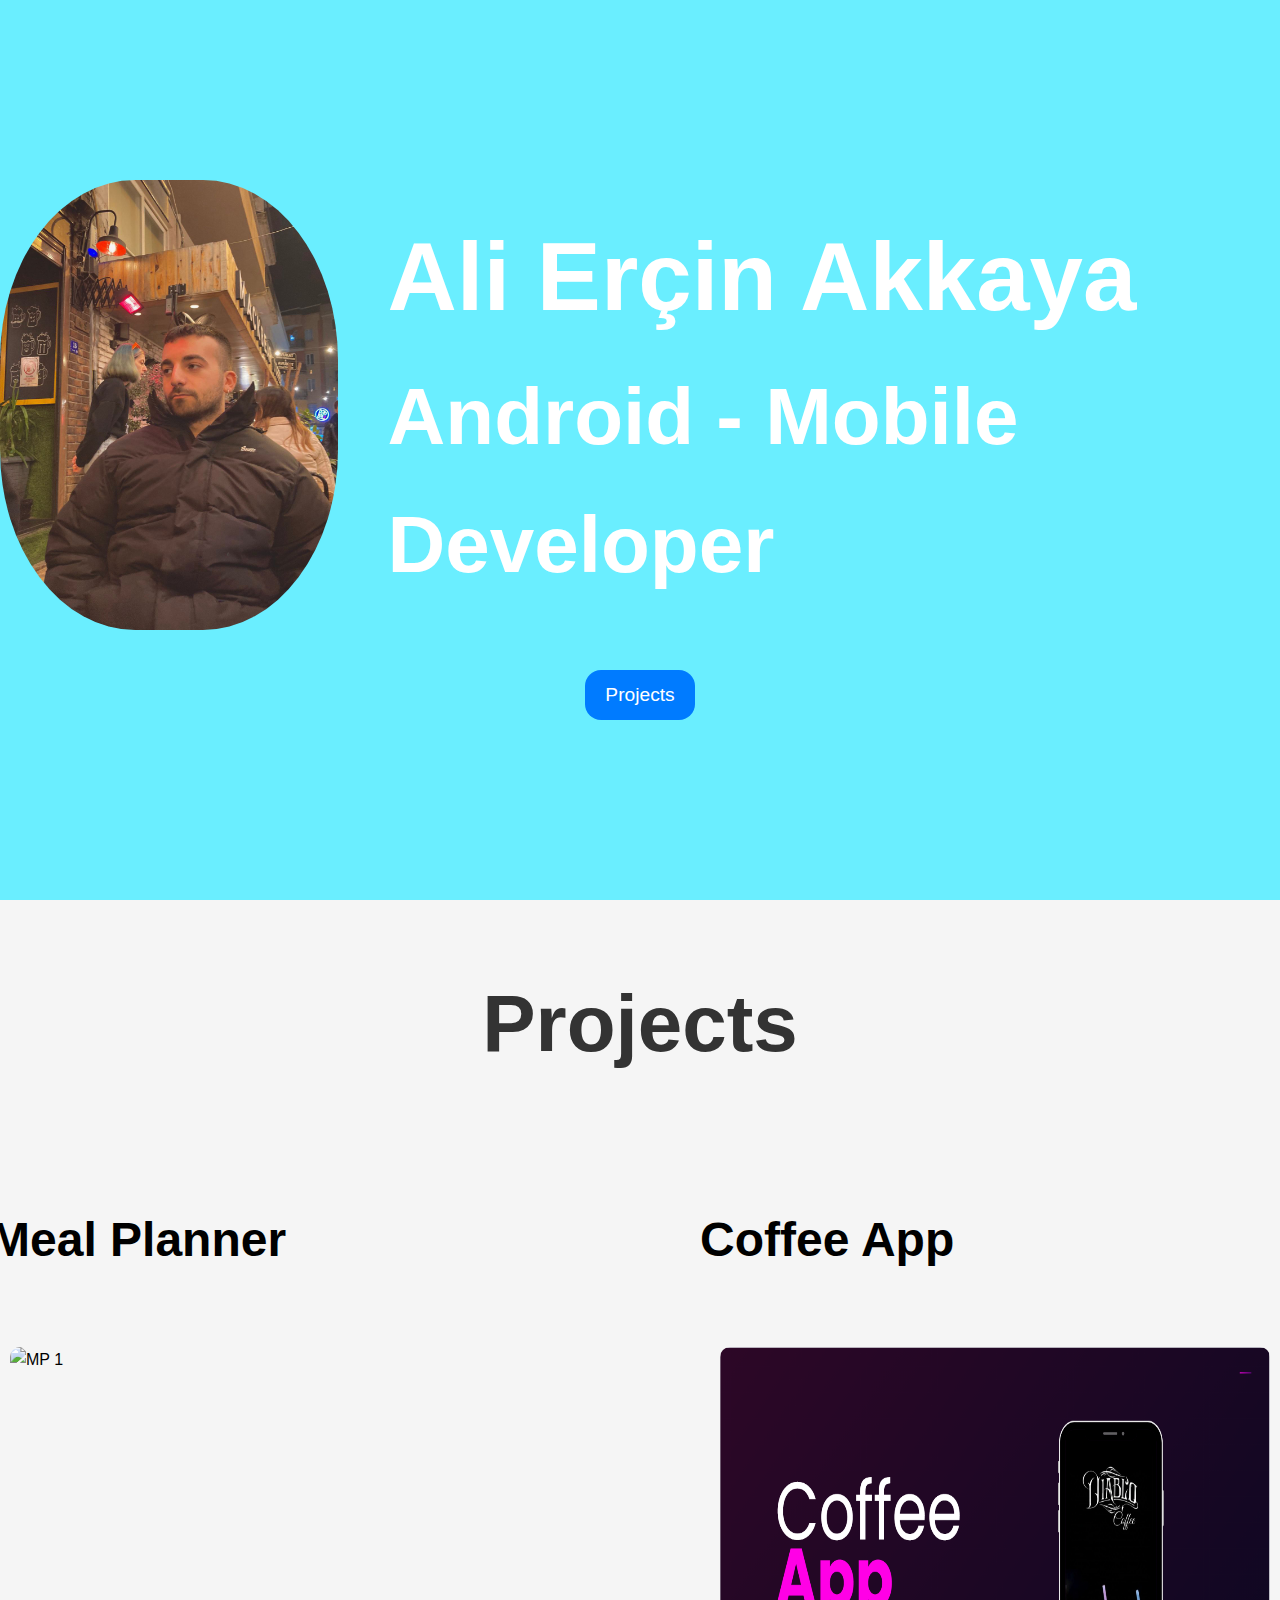
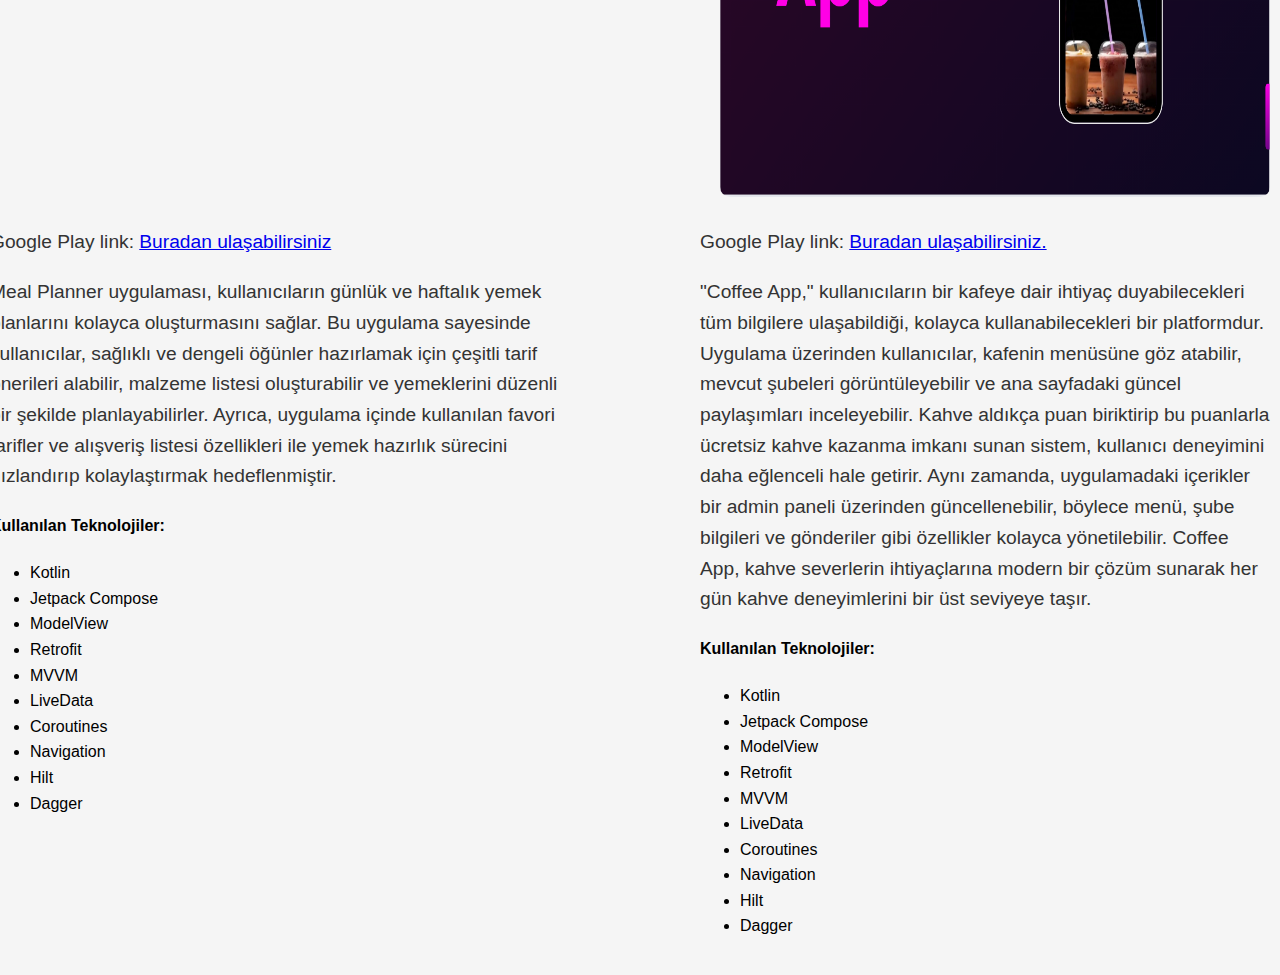
==== index.html @ 1c98a494 "added" ====
<!DOCTYPE html>
<html lang="tr">
<head>
    <meta charset="UTF-8">
    <meta name="viewport" content="width=device-width, initial-scale=1.0">
    <link rel="stylesheet" href="styles.css">
    <title>Portfolyo</title>
</head>
<body>
    <div class="header">
        <div class="profile-container">
            <img src="photos/ben.jpg" alt="Profile Picture" class="profile-picture">
            <div class="profile-text">
                <h1>Ali Erçin Akkaya</h1>
                <h3>Android - Mobile Developer</h3>
            </div>
        </div>
        <a href="#projects-section" class="projects-button">Projects</a>
    </div>
    <div class="content">
        <h2 id="projects-section">Projects</h2>
        <div class="photos-wrapper">
            <div class="project-group">
                <h3>Meal Planner</h3>
                <div class="photos-container">
                    <img src="photos/mp1.PNG" alt="MP 1" id="mp1" onclick="showMoreMP()">
                    <img src="photos/mp2.PNG" alt="MP 2" class="hidden mp">
                    <img src="photos/mp3.PNG" alt="MP 3" class="hidden mp">
                    <img src="photos/mp4.PNG" alt="MP 4" class="hidden mp">
                </div>
                <p class="project-link">Google Play link: <a href="https://play.google.com/store/apps/details?id=com.Meal_Planner&pcampaignid=web_share" target="_blank">Buradan ulaşabilirsiniz</a></p>
                <p class="project-description">Meal Planner uygulaması, kullanıcıların günlük ve haftalık yemek planlarını kolayca oluşturmasını sağlar. Bu uygulama sayesinde kullanıcılar, sağlıklı ve dengeli öğünler hazırlamak için çeşitli tarif önerileri alabilir, malzeme listesi oluşturabilir ve yemeklerini düzenli bir şekilde planlayabilirler. Ayrıca, uygulama içinde kullanılan favori tarifler ve alışveriş listesi özellikleri ile yemek hazırlık sürecini hızlandırıp kolaylaştırmak hedeflenmiştir.</p>
                <h4>Kullanılan Teknolojiler:</h4>
                <ul class="technologies-used">
                    <li>Kotlin</li>
                    <li>Jetpack Compose</li>
                    <li>ModelView</li>
                    <li>Retrofit</li>
                    <li>MVVM</li>
                    <li>LiveData</li>
                    <li>Coroutines</li>
                    <li>Navigation</li>
                    <li>Hilt</li>
                    <li>Dagger</li>
                </ul>
            </div>
            <div class="project-group">
                <h3>Coffee App</h3>
                <div class="photos-container">
                    <img src="photos/diablo1.PNG" alt="Diablo 1" id="diablo1" onclick="showMoreDiablo()">
                    <img src="photos/diablo2.PNG" alt="Diablo 2" class="hidden diablo">
                    <img src="photos/diablo3.PNG" alt="Diablo 3" class="hidden diablo">
                    <img src="photos/diablo4.PNG" alt="Diablo 4" class="hidden diablo">
                </div>
                <p class="project-link">Google Play link: <a href="https://play.google.com/store/apps/details?id=com.ercin.socialmediaclone&pcampaignid=web_share" target="_blank">Buradan ulaşabilirsiniz.</a></p>
                <p class="project-description">"Coffee App," kullanıcıların bir kafeye dair ihtiyaç duyabilecekleri tüm bilgilere ulaşabildiği, kolayca kullanabilecekleri bir platformdur. Uygulama üzerinden kullanıcılar, kafenin menüsüne göz atabilir, mevcut şubeleri görüntüleyebilir ve ana sayfadaki güncel paylaşımları inceleyebilir. Kahve aldıkça puan biriktirip bu puanlarla ücretsiz kahve kazanma imkanı sunan sistem, kullanıcı deneyimini daha eğlenceli hale getirir. Aynı zamanda, uygulamadaki içerikler bir admin paneli üzerinden güncellenebilir, böylece menü, şube bilgileri ve gönderiler gibi özellikler kolayca yönetilebilir. Coffee App, kahve severlerin ihtiyaçlarına modern bir çözüm sunarak her gün kahve deneyimlerini bir üst seviyeye taşır.</p>
                <h4>Kullanılan Teknolojiler:</h4>
                <ul class="technologies-used">
                    <li>Kotlin</li>
                    <li>Jetpack Compose</li>
                    <li>ModelView</li>
                    <li>Retrofit</li>
                    <li>MVVM</li>
                    <li>LiveData</li>
                    <li>Coroutines</li>
                    <li>Navigation</li>
                    <li>Hilt</li>
                    <li>Dagger</li>
                </ul>
            </div>
        </div>
    </div>

    <!-- Modal -->
    <div id="modal" class="modal">
        <span class="close" onclick="closeModal()">&times;</span>
        <div class="modal-content" id="modal-content"></div>
    </div>

    <script src="scripts.js"></script>
</body>
</html>
---- styles.css ----
body {
    font-family: Arial, sans-serif;
    margin: 0;
    line-height: 1.6;
    background-color: #f5f5f5; /* Kırık beyaz arka plan rengi */
}

.header {
    text-align: center;
    margin: 0;
    background-color: #6aeeff;
    height: 100vh; /* Arka planın yüksekliğini ekranın tamamı yaptık */
    display: flex;
    flex-direction: column;
    justify-content: center; /* İçeriği dikey olarak ortaladık */
    align-items: center; /* Yatay olarak ortaladık */
    padding: 0; /* Header içindeki padding'i sıfırladık */
}

.profile-container {
    display: flex;
    align-items: center;
}

.profile-picture {
    width: 350px;
    height: 450px;
    border-radius: 40%; /* Yuvarlak şekil verdik */
    margin-right: 50px; /* Sağ tarafa boşluk ekledik */
}

.profile-text {
    text-align: left;
}

.header h1, .header h3 {
    background-color: #6aeeff;
    margin: 0;
    color: white; /* Yazı rengini beyaz yaptık */
    font-family: 'Raleway Dots', sans-serif; /* Raleway Dots fontunu kullandık */
}

.header h1 {
    font-size: 6em; /* Font boyutunu büyüttük */
}

.header h3 {
    font-size: 5em; /* Font boyutunu büyüttük */
}

.projects-button {
    margin-top: 20px; /* Buton ile yazılar arasında boşluk ekledik */
    padding: 10px 20px;
    font-size: 1.2em;
    margin-top: 40px;
    color: white;
    background-color: #007BFF;
    border: none;
    border-radius: 16px; /* Butona radius verdik */
    cursor: pointer;
    transition: background-color 0.3s ease;
    text-decoration: none; /* Link alt çizgisini kaldırdık */
}

.projects-button:hover {
    background-color: #0056b3; /* Hover durumunda arka plan rengini değiştirdik */
}

.content {
    padding: 20px; /* İçeriğe padding ekledik */
}

.photos-wrapper {
    display: flex;
    justify-content: center; /* Yatayda ortaladık */
    gap: 20px; /* Aralarına boşluk ekledik */
}

.project-group {
    flex: 1;
    margin: 0 50px;
}

.photos-container {
    display: flex;
    flex-wrap: wrap;
    gap: 10px;
    padding: 20px;
}

.photos-container img {
    width: 550px; /* Genişliği artırdık */
    height: 450px; /* Yüksekliği sabit tuttuk */
    border-radius: 10px;
}

.hidden {
    display: none;
}

h2 {
    font-family: 'Raleway Dots', sans-serif; /* Üstteki başlıkla aynı fontu kullandık */
    font-size: 5em; /* Font boyutunu artırdık */
    color: #333; /* Yazı rengini belirledik */
    text-align: center; /* Ortaladık */
    margin-top: 40px; /* Üstten boşluk bıraktık */
    font-weight: 800;
}

.project-link, .project-description {
    font-family: Arial, sans-serif; /* Yazı fontunu düzenledik */
    font-size: 1.2em; /* Font boyutunu düzenledik */
    color: #333; /* Yazı rengini belirledik */
    margin-top: 10px; /* Üstten boşluk bıraktık */
    padding-right: 20px; /* Sağdan boşluk bıraktık */
}

/* Modal styles */
.modal {
    display: none; /* Hidden by default */
    position: fixed; /* Stay in place */
    z-index: 1; /* Sit on top */
    left: 0;
    top: 0;
    width: 100%; /* Full width */
    height: 100%; /* Full height */
    overflow: auto; /* Enable scroll if needed */
    background-color: rgb(0,0,0); /* Fallback color */
    background-color: rgba(0,0,0,0.9); /* Black w/ opacity */
}

.modal-content {
    position: relative;
    margin: auto;
    padding: 0;
    width: 80%;
    max-width: 1200px;
}

.close {
    position: absolute;
    top: 10px;
    right: 25px;
    color: #fff;
    font-size: 35px;
    font-weight: bold;
    cursor: pointer;
}

.close:hover,
.close:focus {
    color: #999;
    text-decoration: none;
    cursor: pointer;
}
h3 {
    font-size: 3em;
}
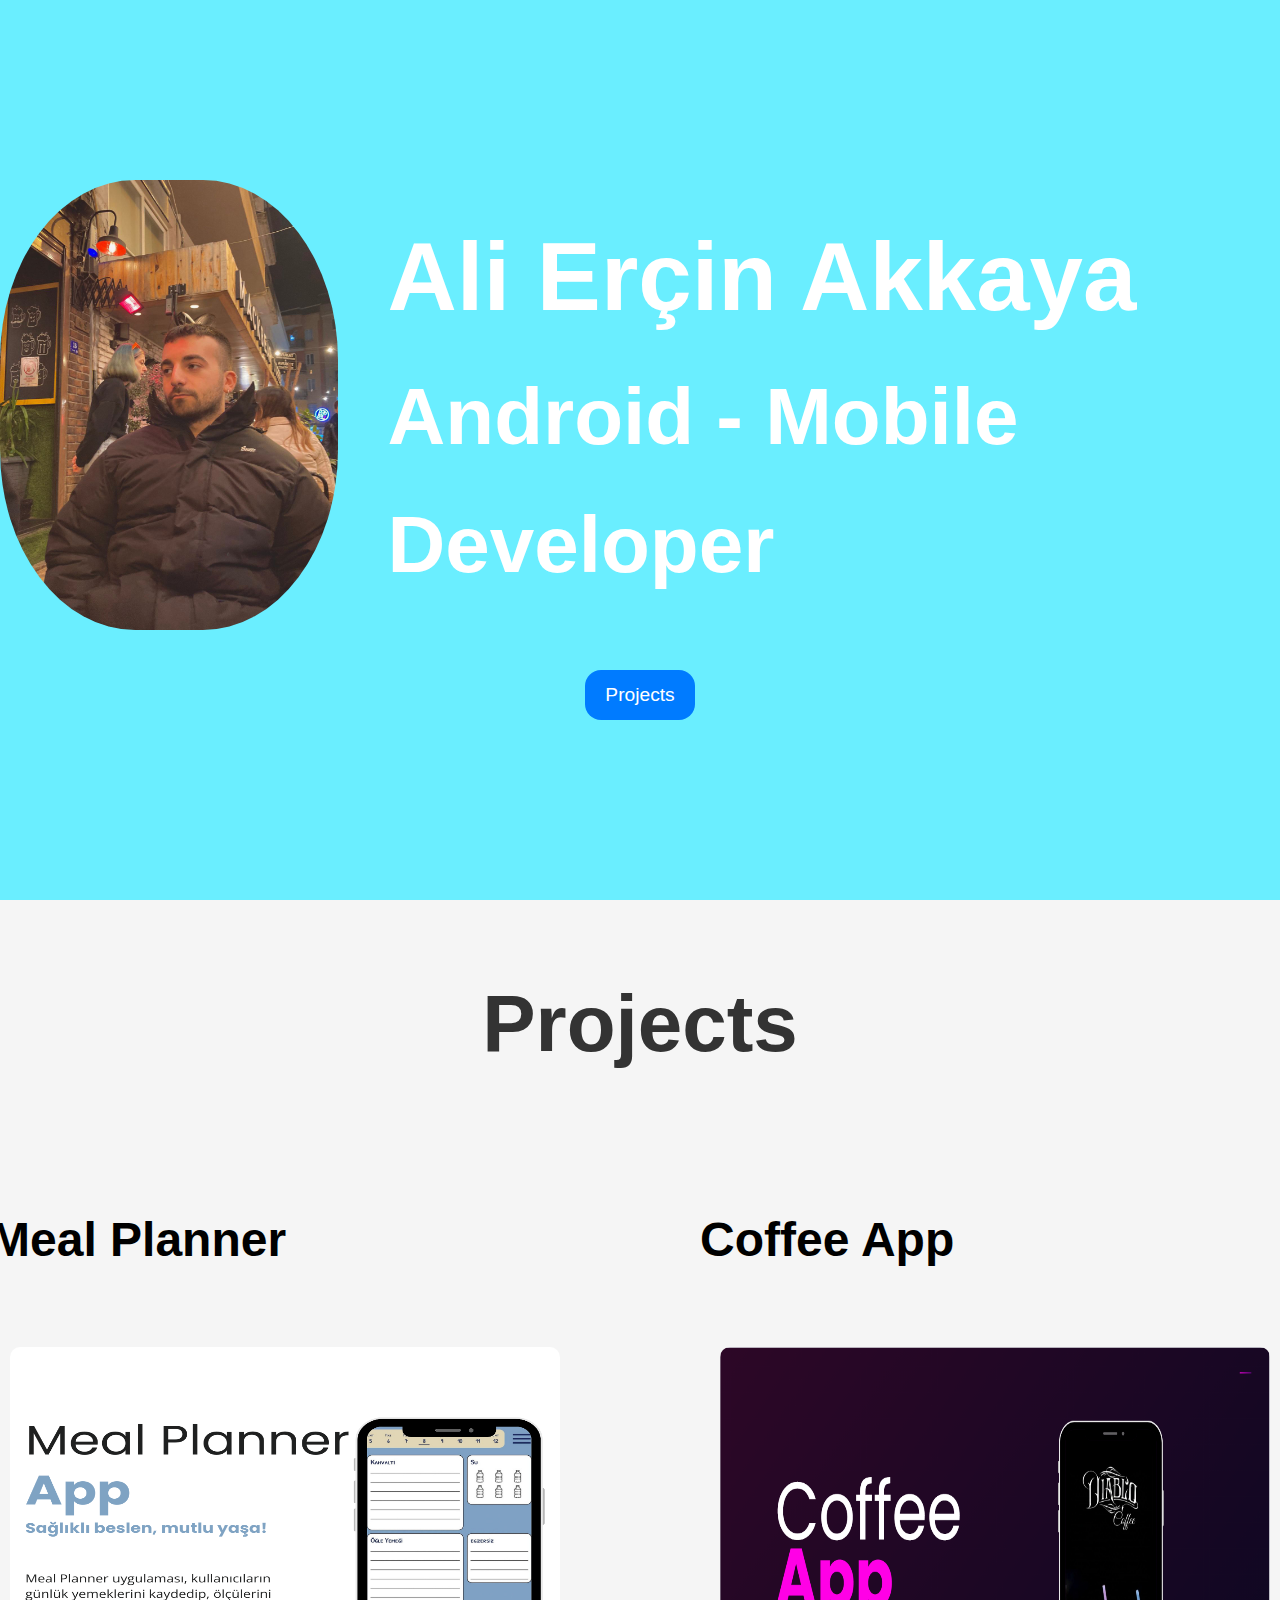
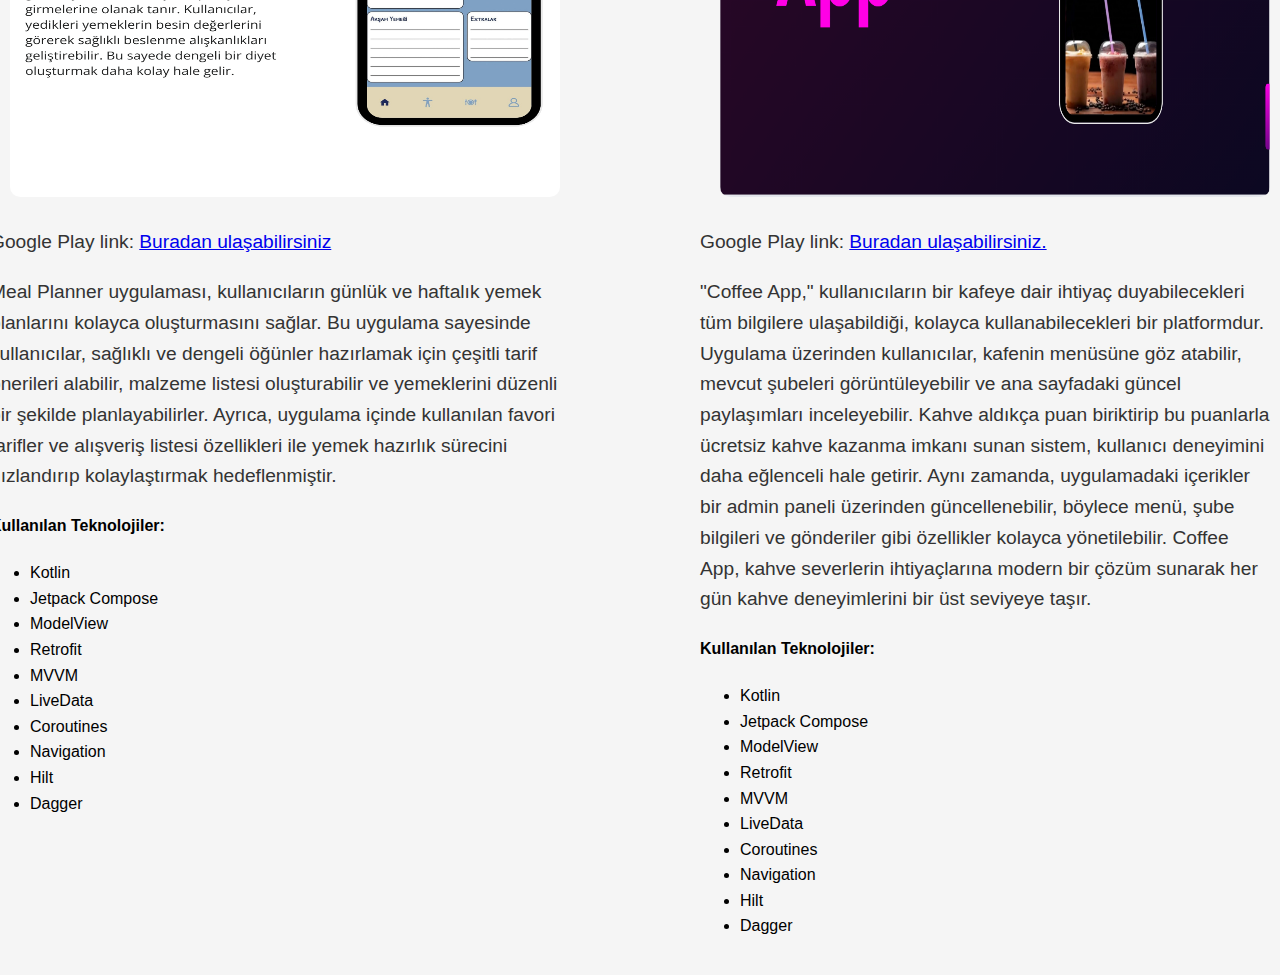
==== commit 1706f306: "added" ====
--- a/index.html
+++ b/index.html
@@ -23,7 +23,7 @@
             <div class="project-group">
                 <h3>Meal Planner</h3>
                 <div class="photos-container">
-                    <img src="photos/mp1.PNG" alt="MP 1" id="mp1" onclick="showMoreMP()">
+                    <img src="photos/mp1.png" alt="MP 1" id="mp1" onclick="showMoreMP()">
                     <img src="photos/mp2.PNG" alt="MP 2" class="hidden mp">
                     <img src="photos/mp3.PNG" alt="MP 3" class="hidden mp">
                     <img src="photos/mp4.PNG" alt="MP 4" class="hidden mp">
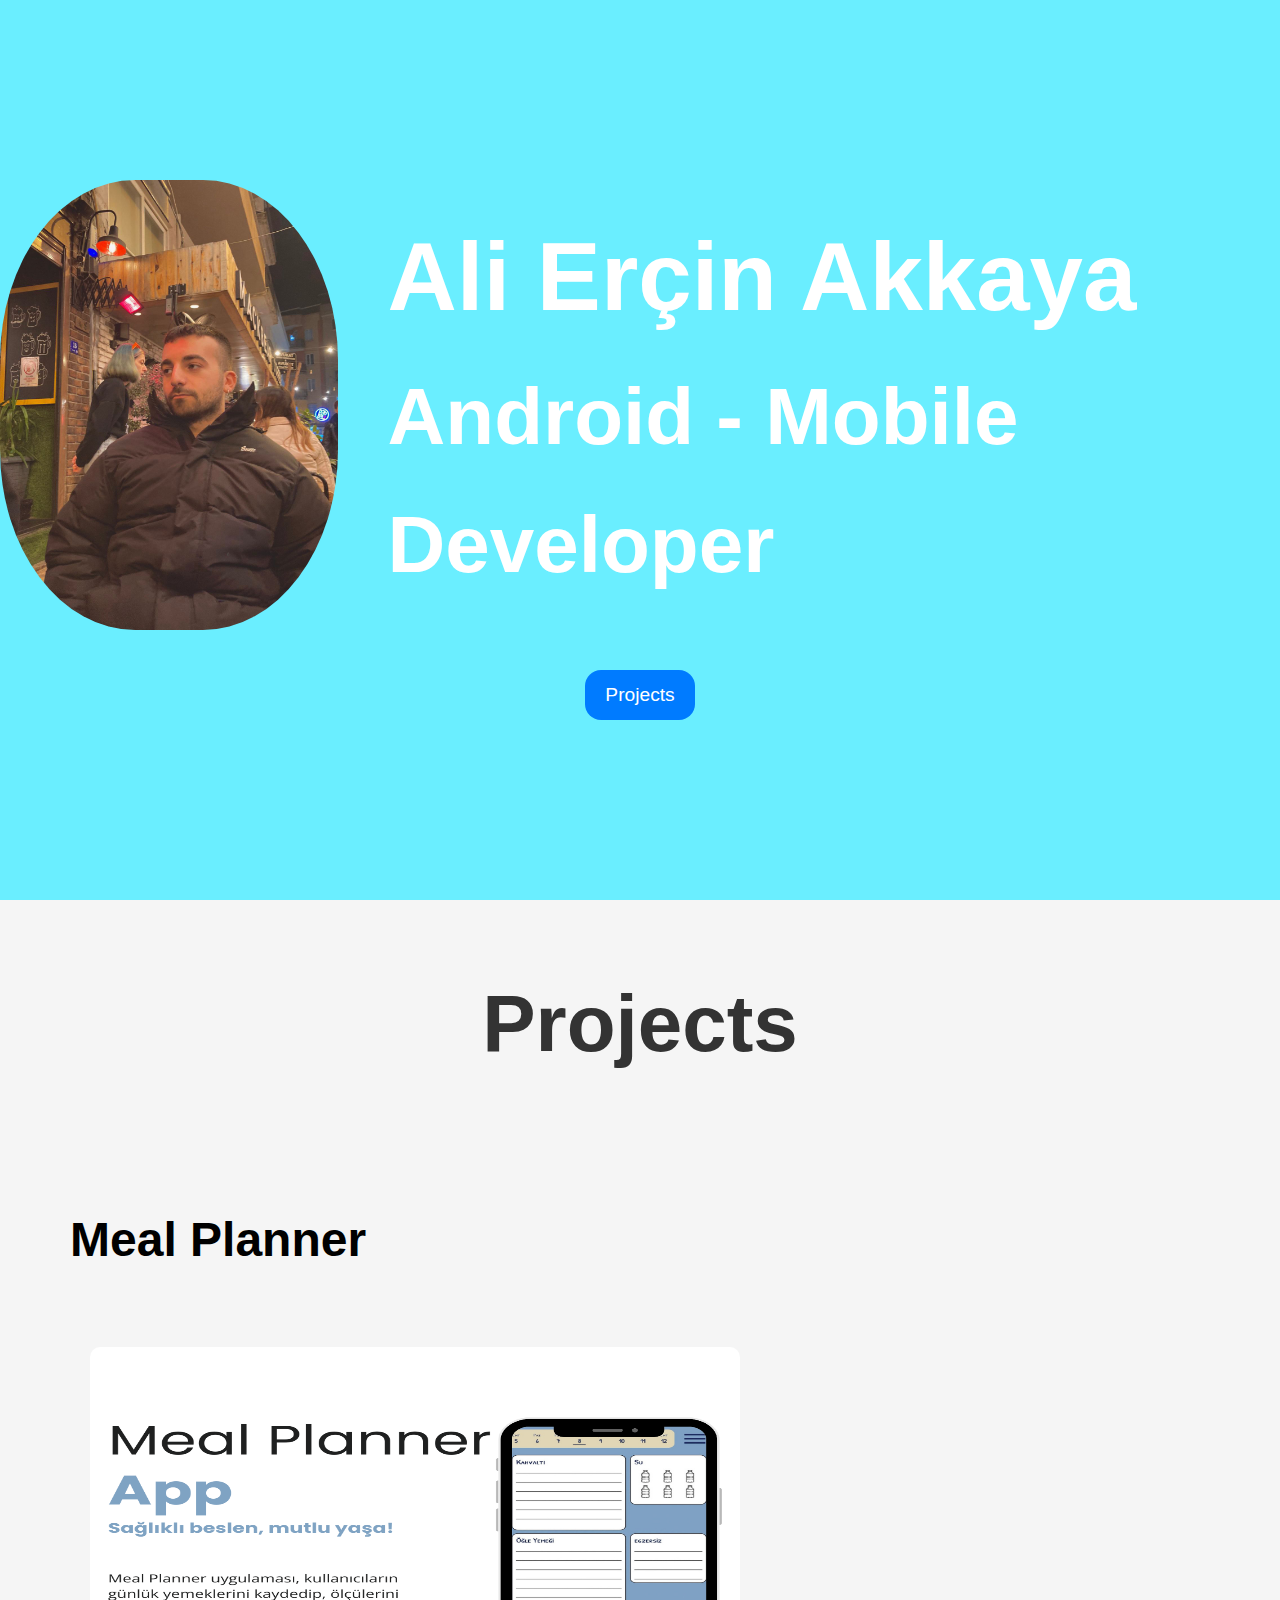
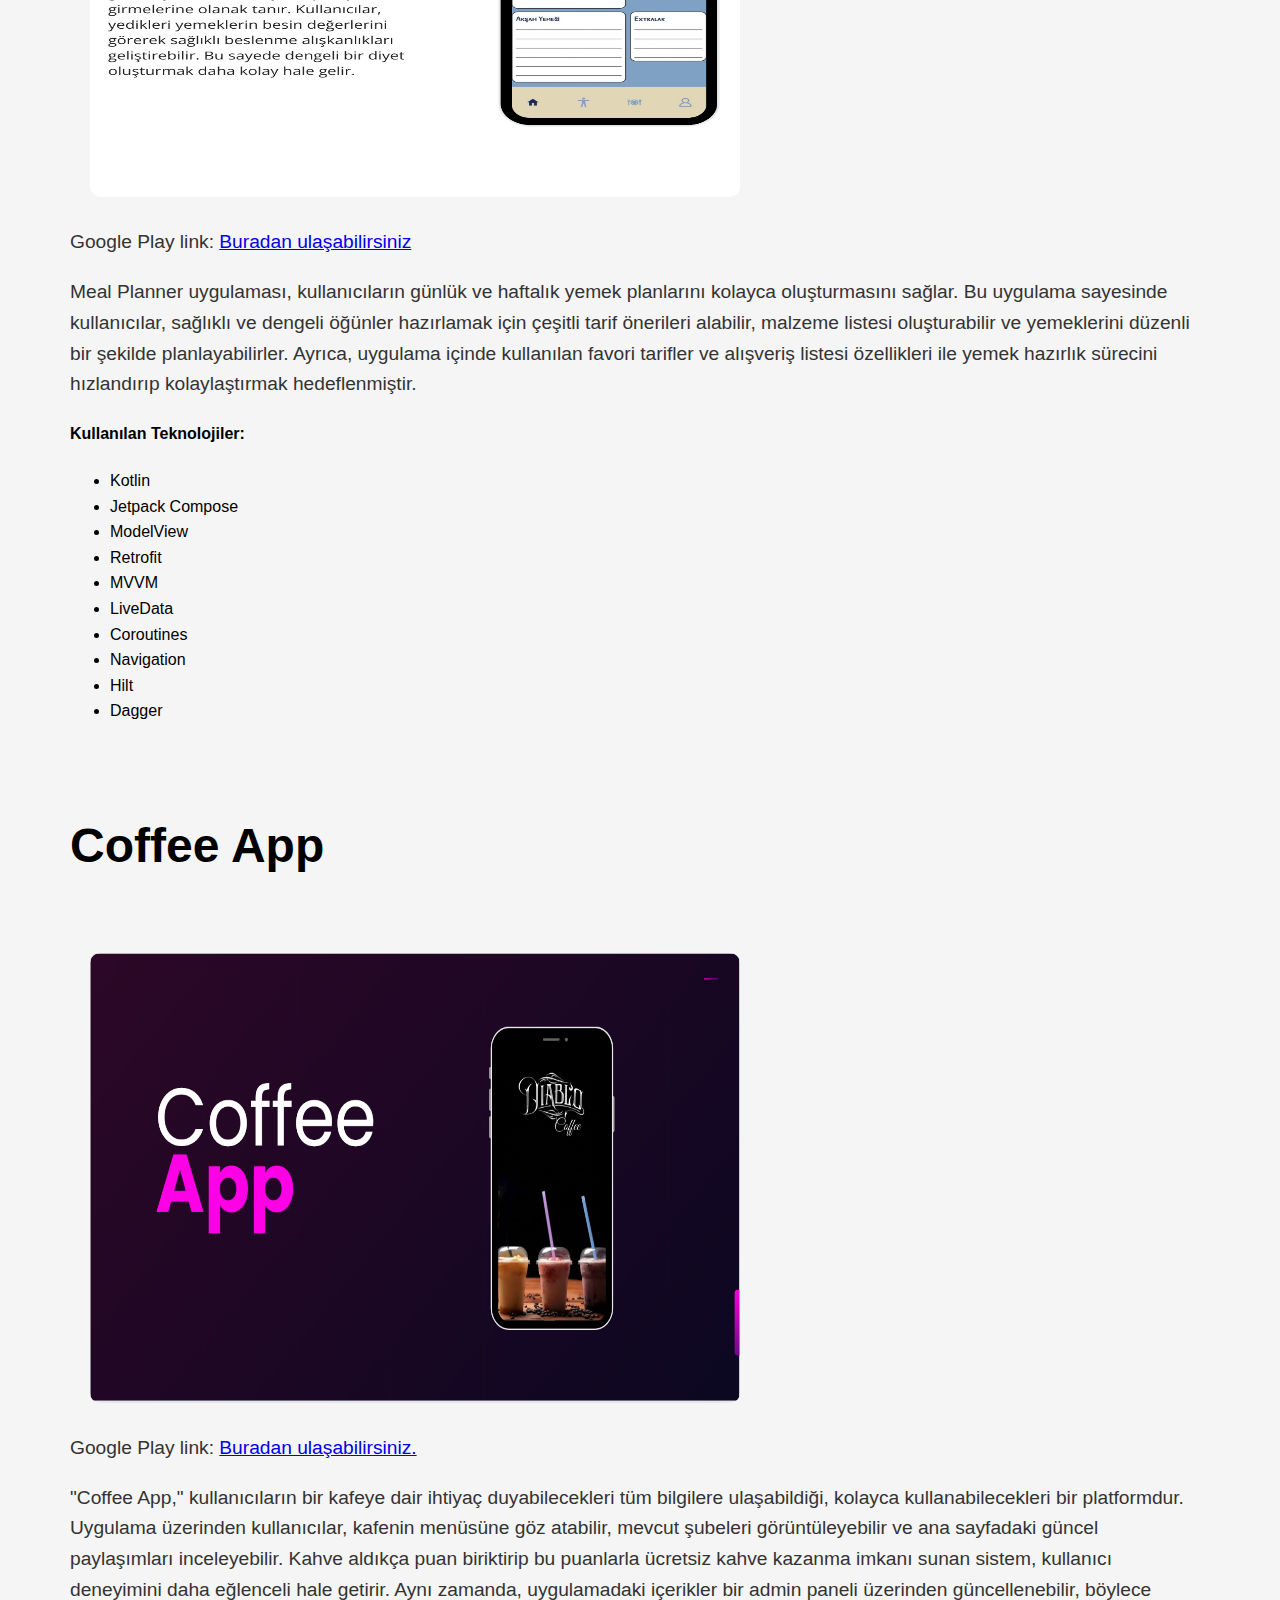
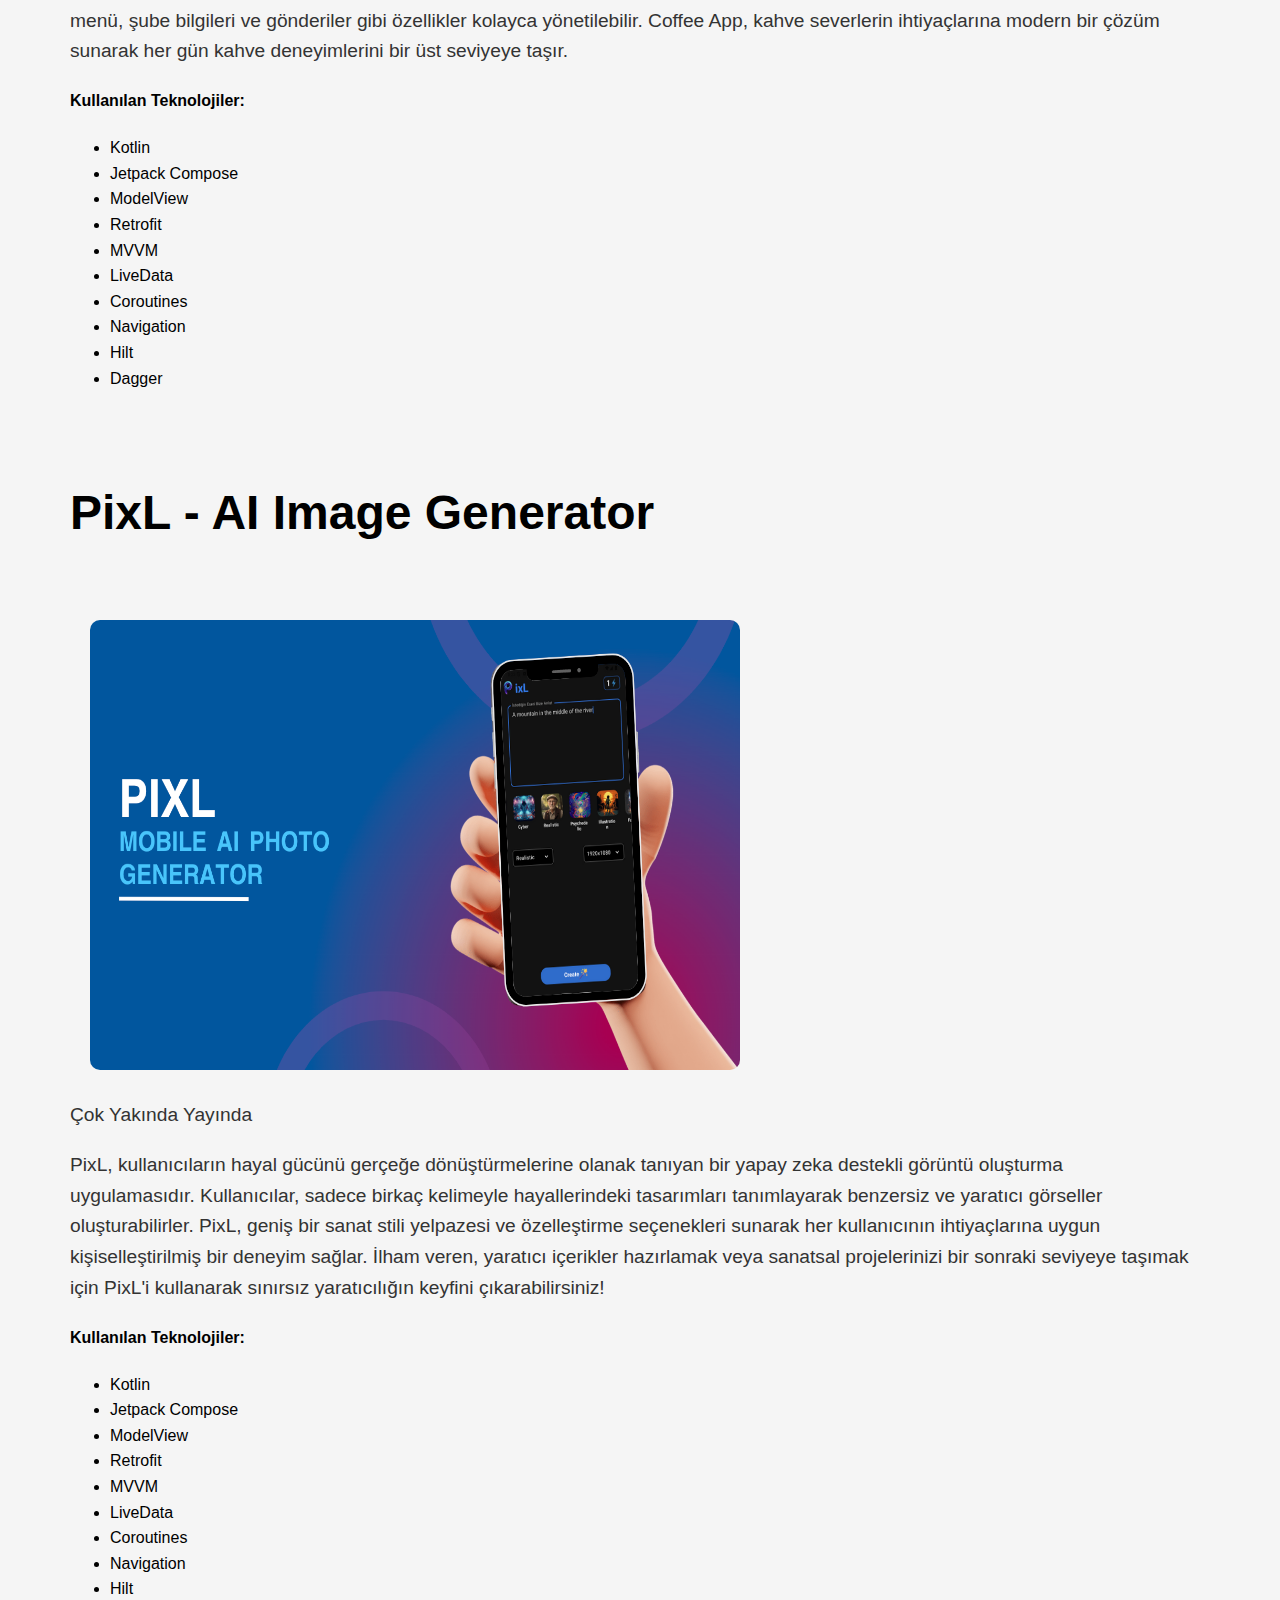
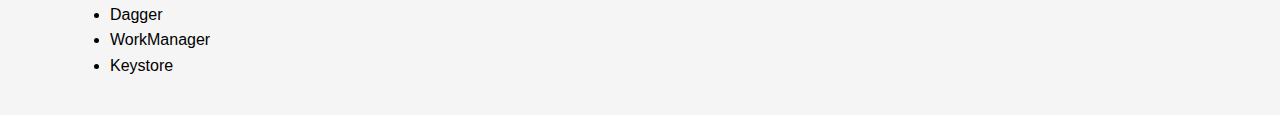
==== commit 02a95546: "pixl added" ====
--- a/index.html
+++ b/index.html
@@ -68,10 +68,31 @@
                     <li>Dagger</li>
                 </ul>
             </div>
+            <div class="project-group">
+                <h3>PixL - AI Image Generator</h3>
+                <div class="photos-container">
+                    <img src="photos/pixlPhoto.png" alt="PL 1" id="pl1">
+                </div>
+                <p class="project-link">Çok Yakında Yayında</a></p>
+                <p class="project-description">PixL, kullanıcıların hayal gücünü gerçeğe dönüştürmelerine olanak tanıyan bir yapay zeka destekli görüntü oluşturma uygulamasıdır. Kullanıcılar, sadece birkaç kelimeyle hayallerindeki tasarımları tanımlayarak benzersiz ve yaratıcı görseller oluşturabilirler. PixL, geniş bir sanat stili yelpazesi ve özelleştirme seçenekleri sunarak her kullanıcının ihtiyaçlarına uygun kişiselleştirilmiş bir deneyim sağlar. İlham veren, yaratıcı içerikler hazırlamak veya sanatsal projelerinizi bir sonraki seviyeye taşımak için PixL'i kullanarak sınırsız yaratıcılığın keyfini çıkarabilirsiniz!</p>
+                <h4>Kullanılan Teknolojiler:</h4>
+                <ul class="technologies-used">
+                    <li>Kotlin</li>
+                    <li>Jetpack Compose</li>
+                    <li>ModelView</li>
+                    <li>Retrofit</li>
+                    <li>MVVM</li>
+                    <li>LiveData</li>
+                    <li>Coroutines</li>
+                    <li>Navigation</li>
+                    <li>Hilt</li>
+                    <li>Dagger</li>
+                    <li>WorkManager</li>
+                    <li>Keystore</li>
+                </ul>
+            </div>
         </div>
     </div>
-
-    <!-- Modal -->
     <div id="modal" class="modal">
         <span class="close" onclick="closeModal()">&times;</span>
         <div class="modal-content" id="modal-content"></div>
--- a/styles.css
+++ b/styles.css
@@ -74,6 +74,7 @@
     display: flex;
     justify-content: center; /* Yatayda ortaladık */
     gap: 20px; /* Aralarına boşluk ekledik */
+    flex-direction: column;
 }
 
 .project-group {
@@ -89,7 +90,7 @@
 }
 
 .photos-container img {
-    width: 550px; /* Genişliği artırdık */
+    width: 650px; /* Genişliği artırdık */
     height: 450px; /* Yüksekliği sabit tuttuk */
     border-radius: 10px;
 }
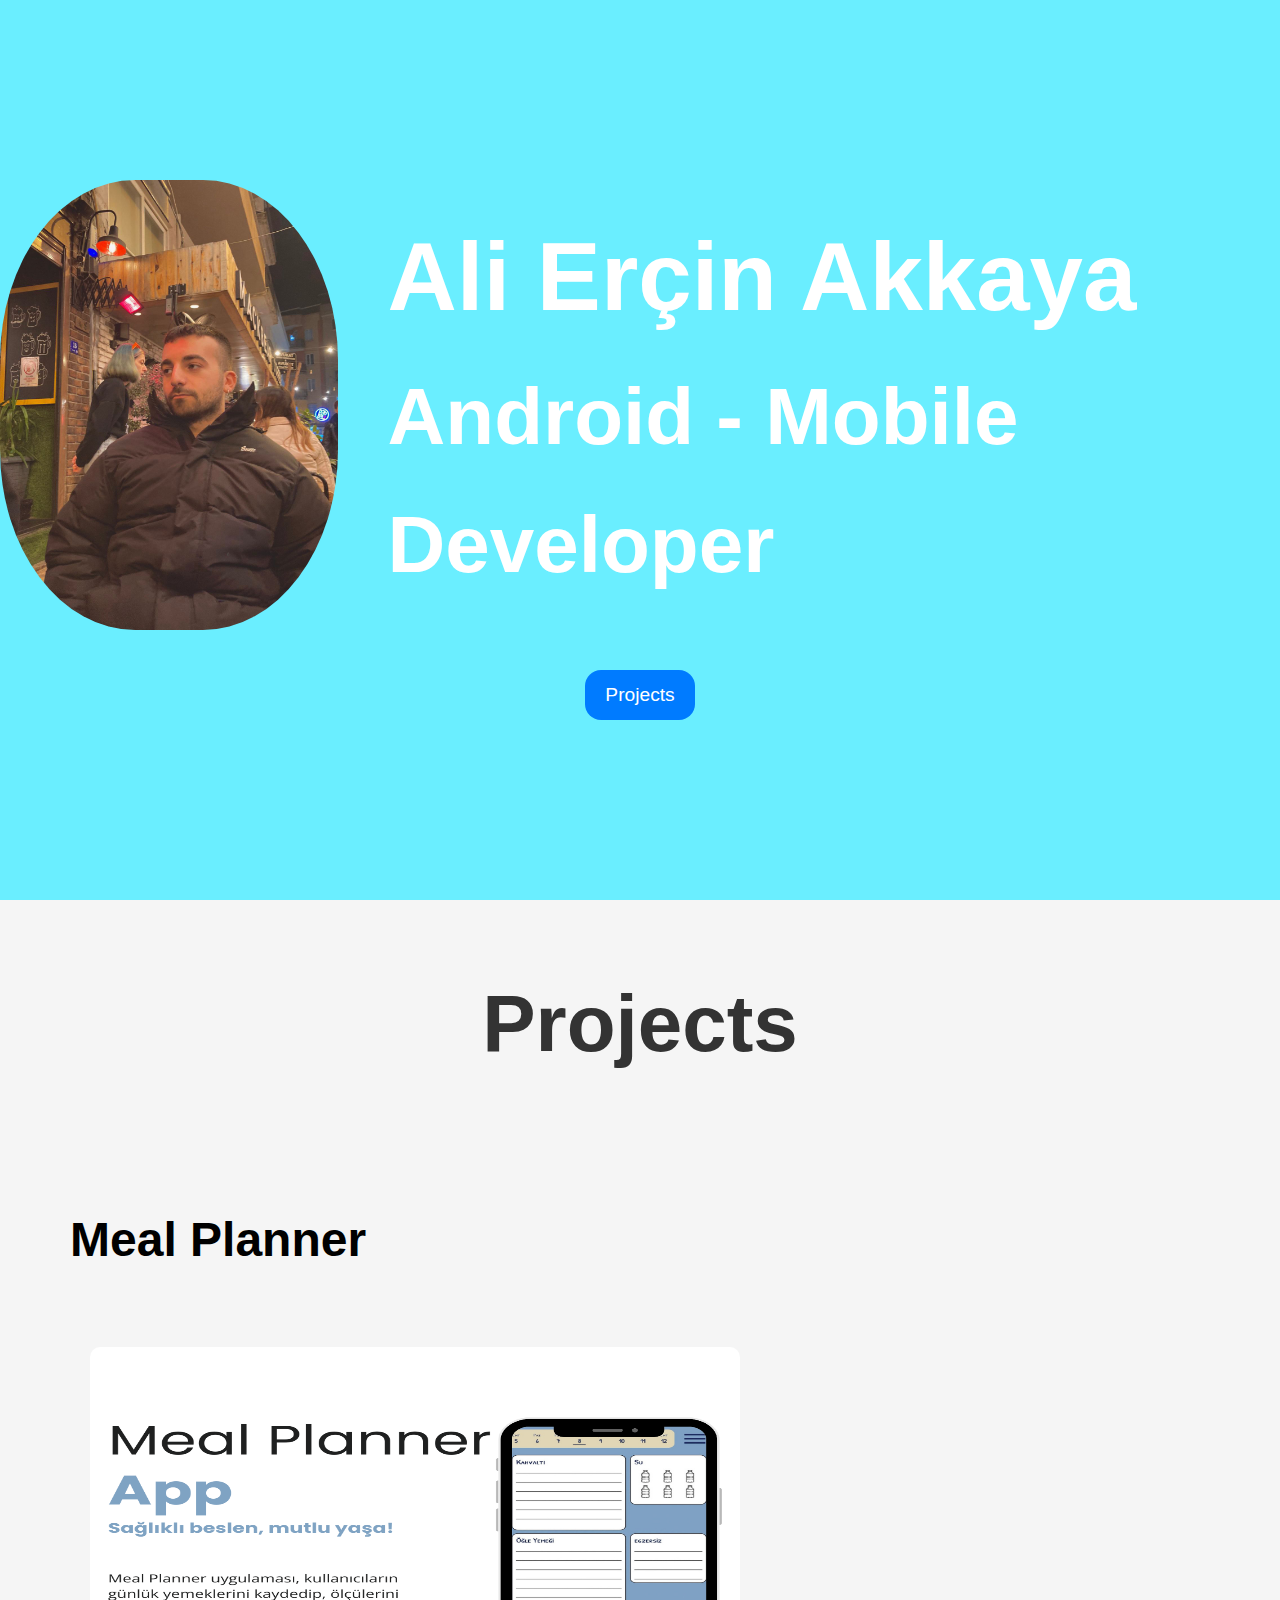
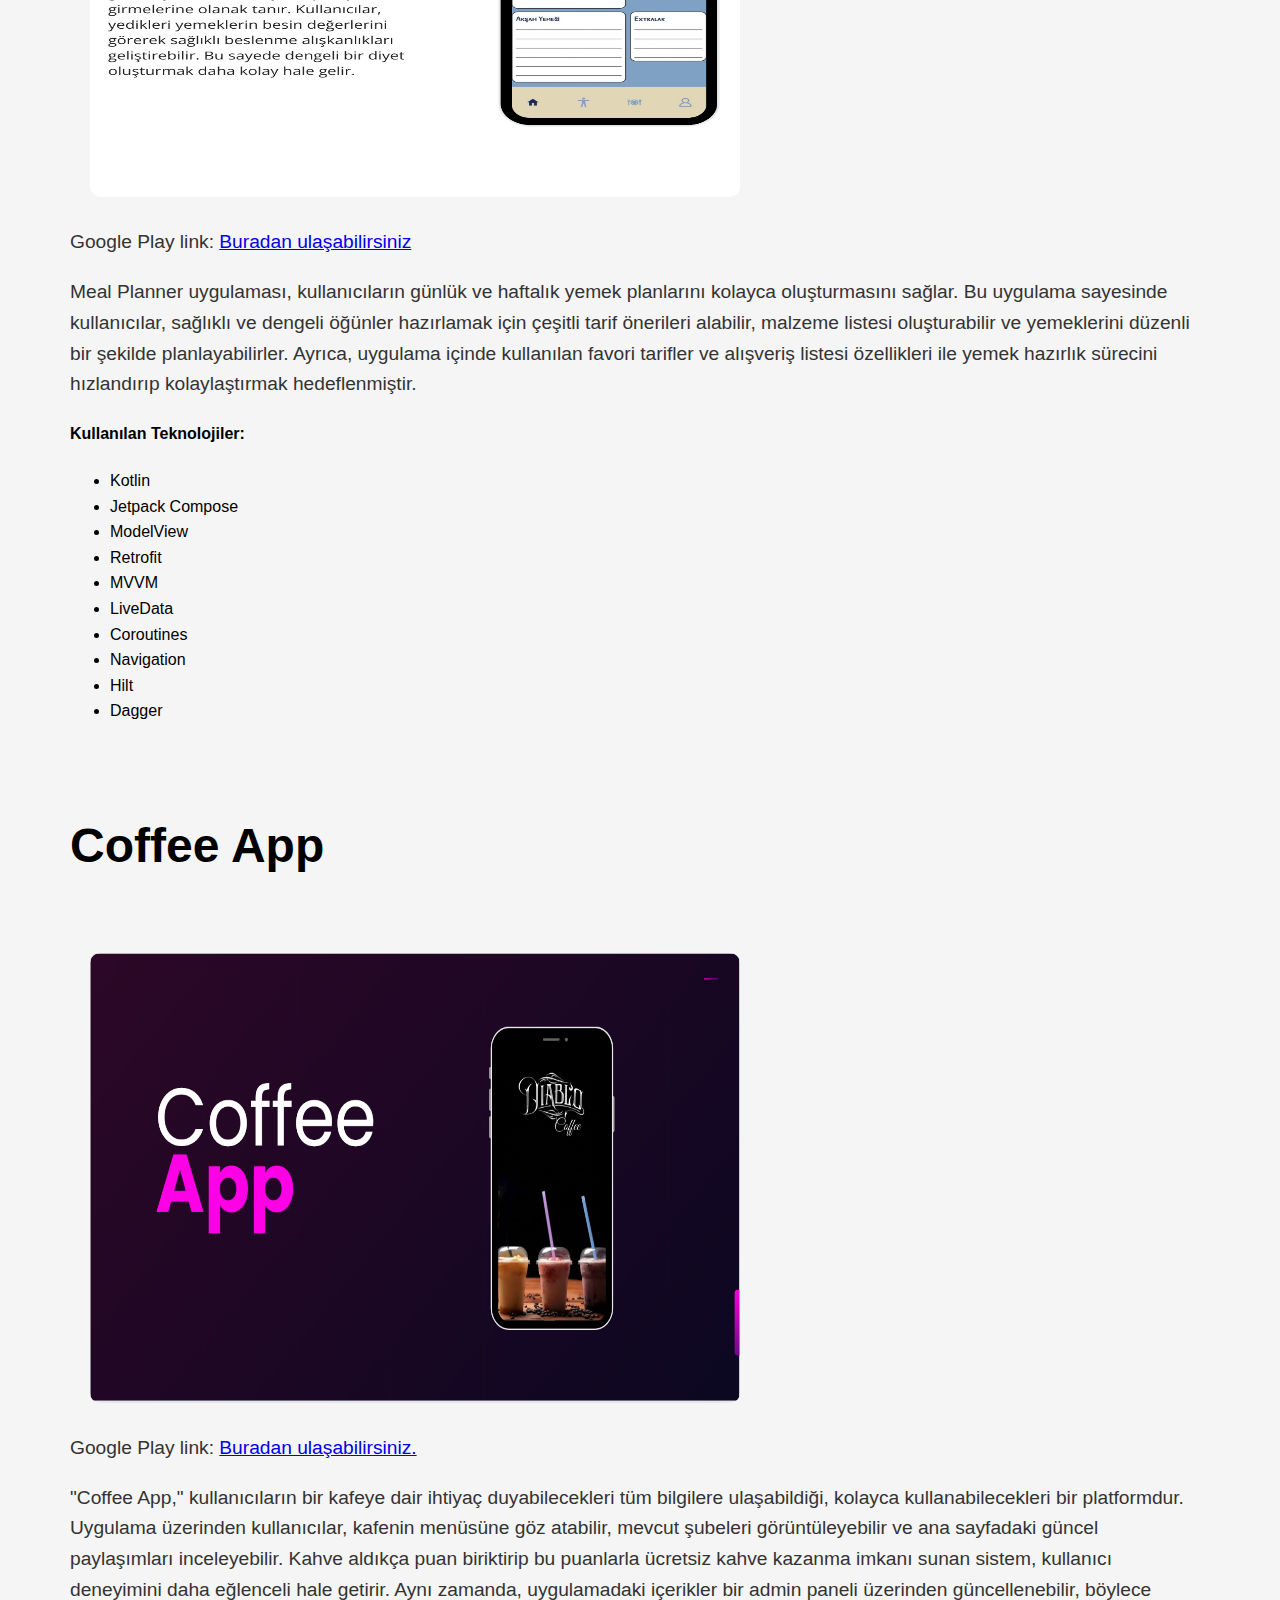
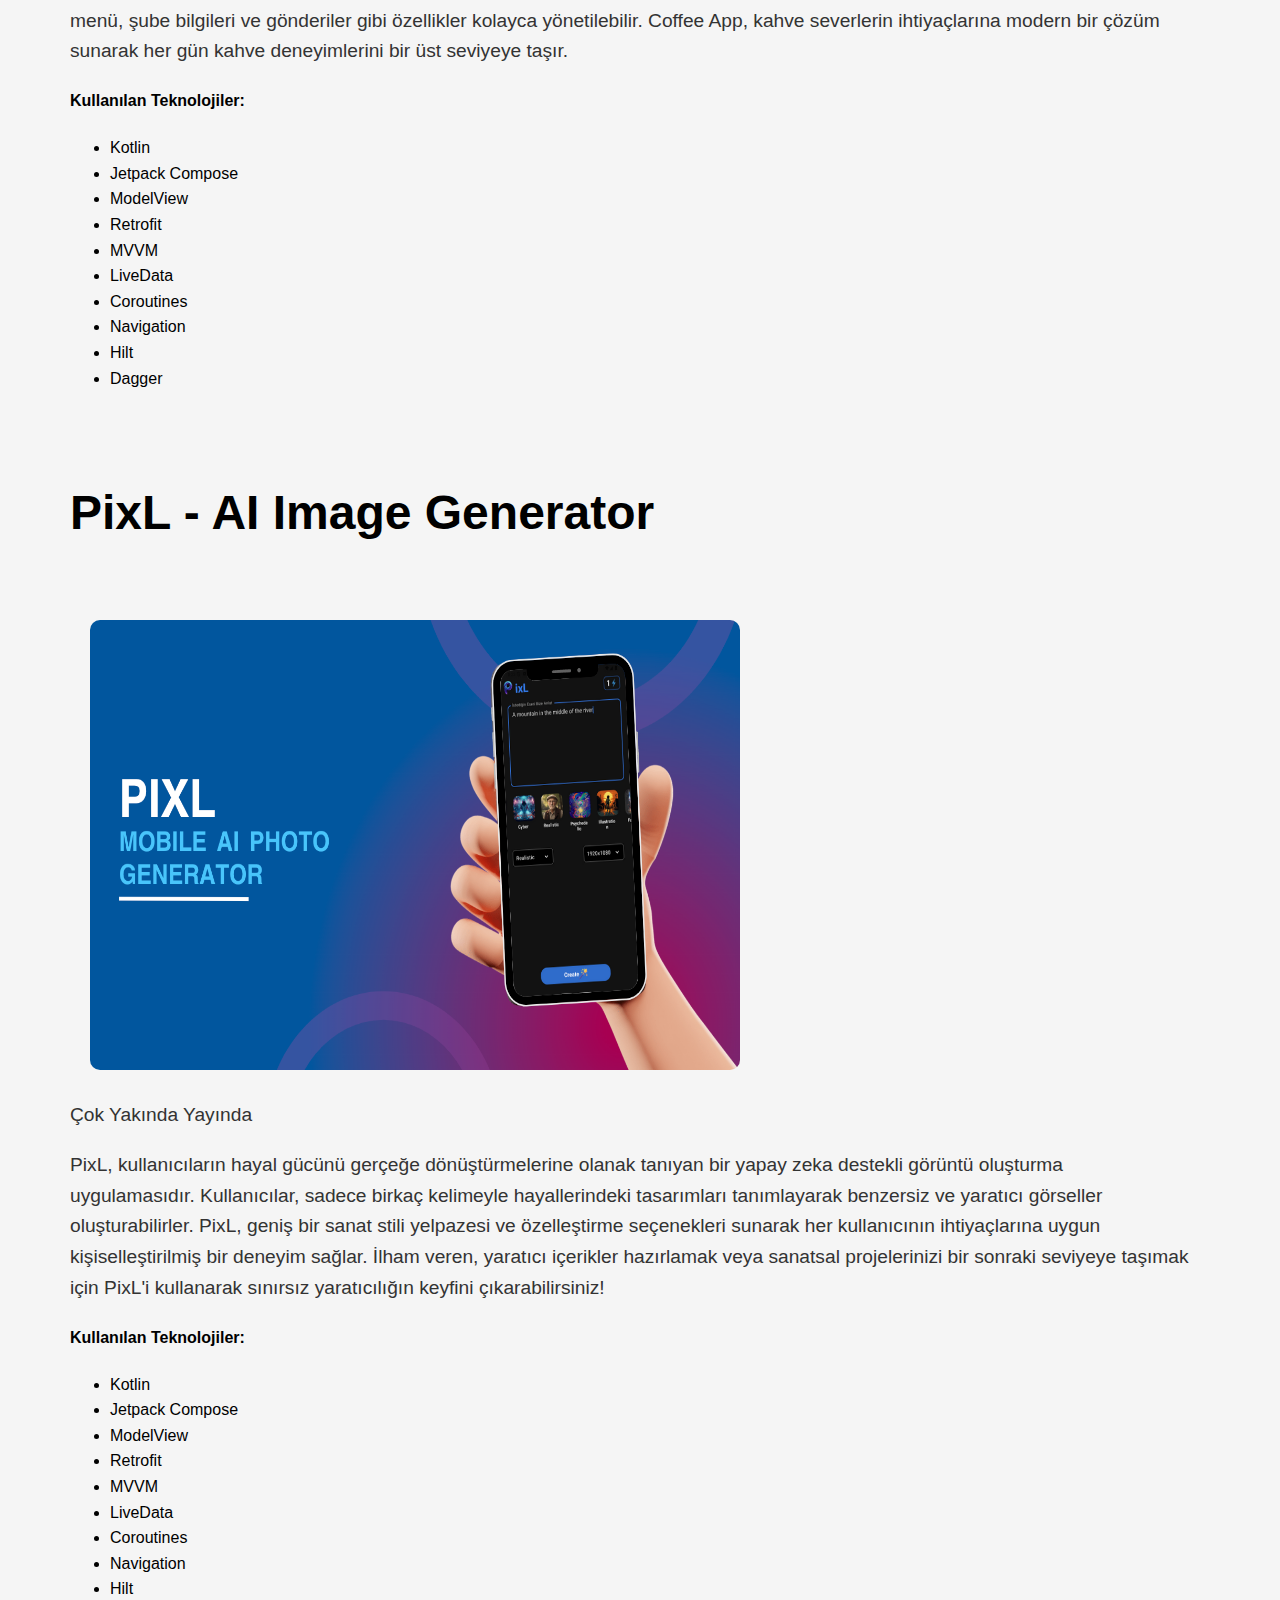
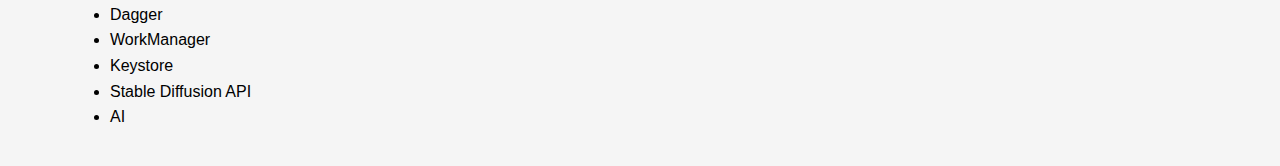
==== commit 8bb1d123: "-" ====
--- a/index.html
+++ b/index.html
@@ -89,6 +89,9 @@
                     <li>Dagger</li>
                     <li>WorkManager</li>
                     <li>Keystore</li>
+                    <li>Stable Diffusion API</li>
+                    <li>AI</li>
+
                 </ul>
             </div>
         </div>
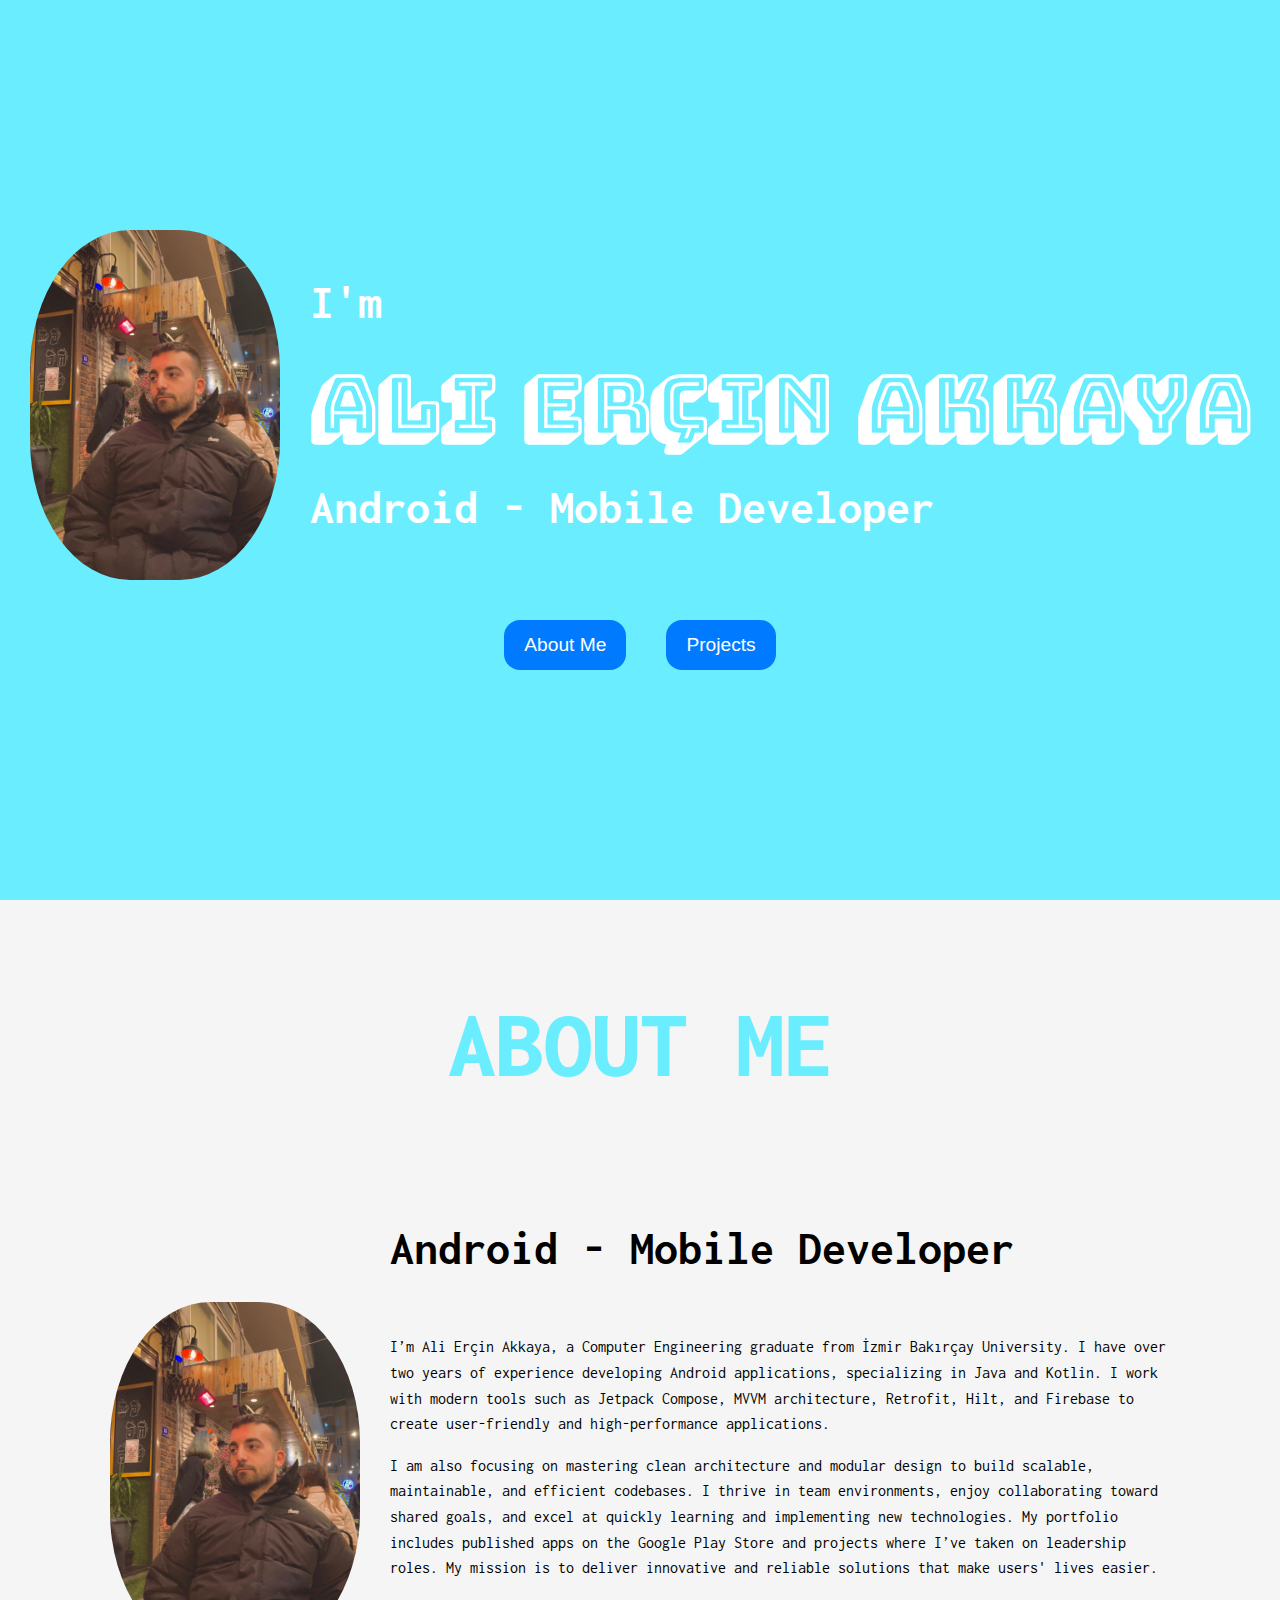
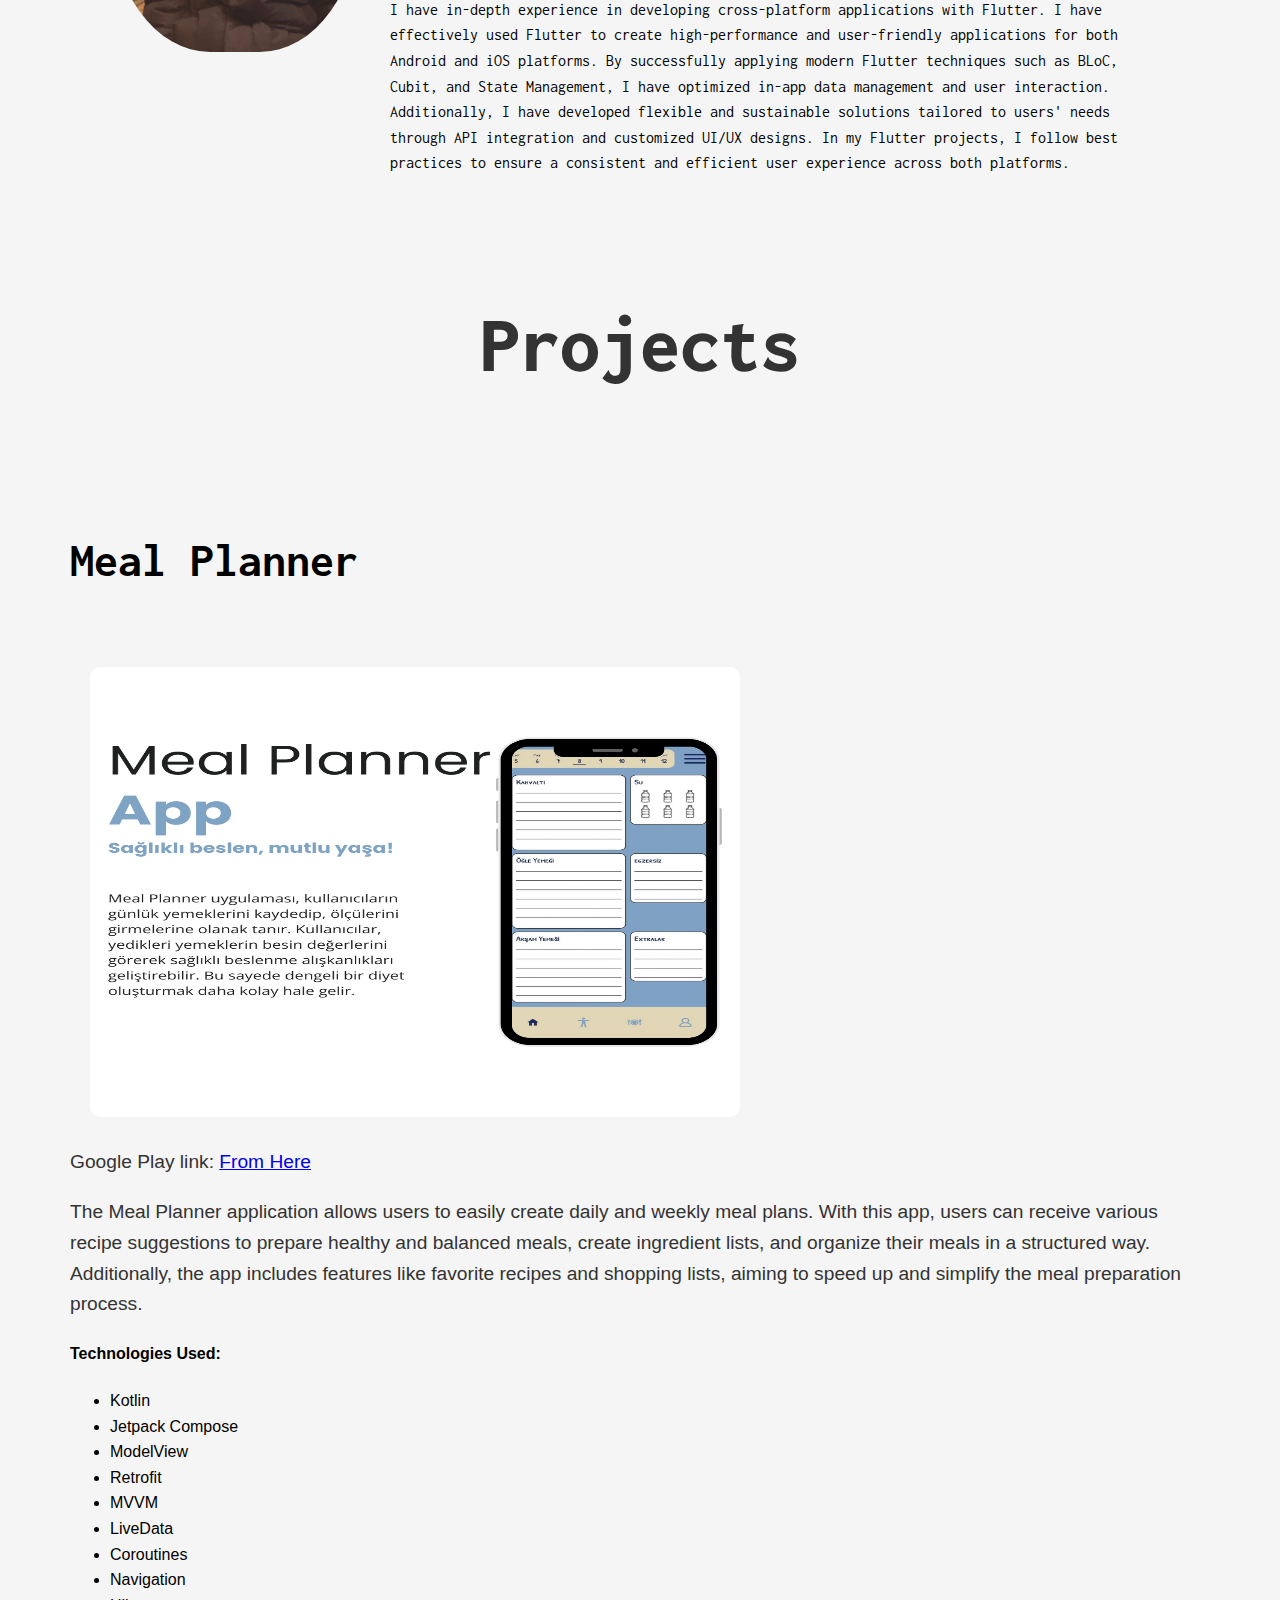
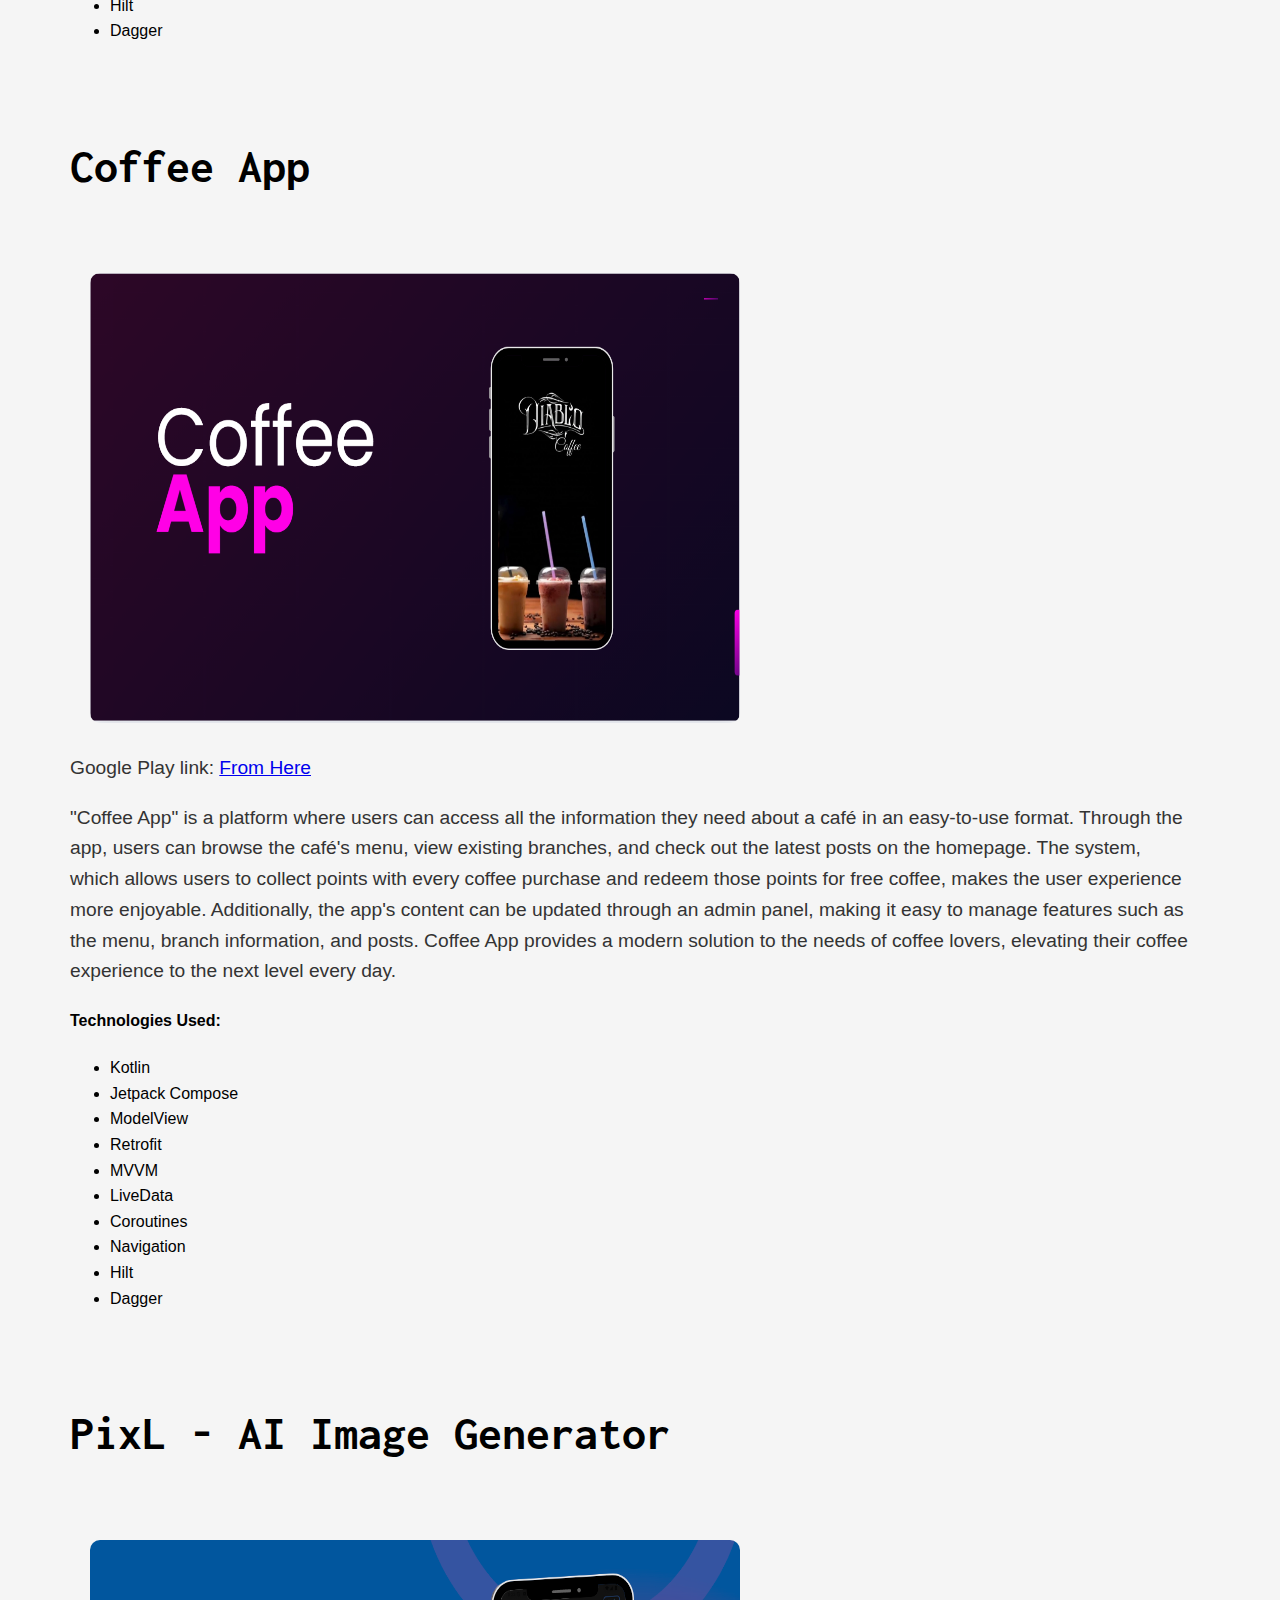
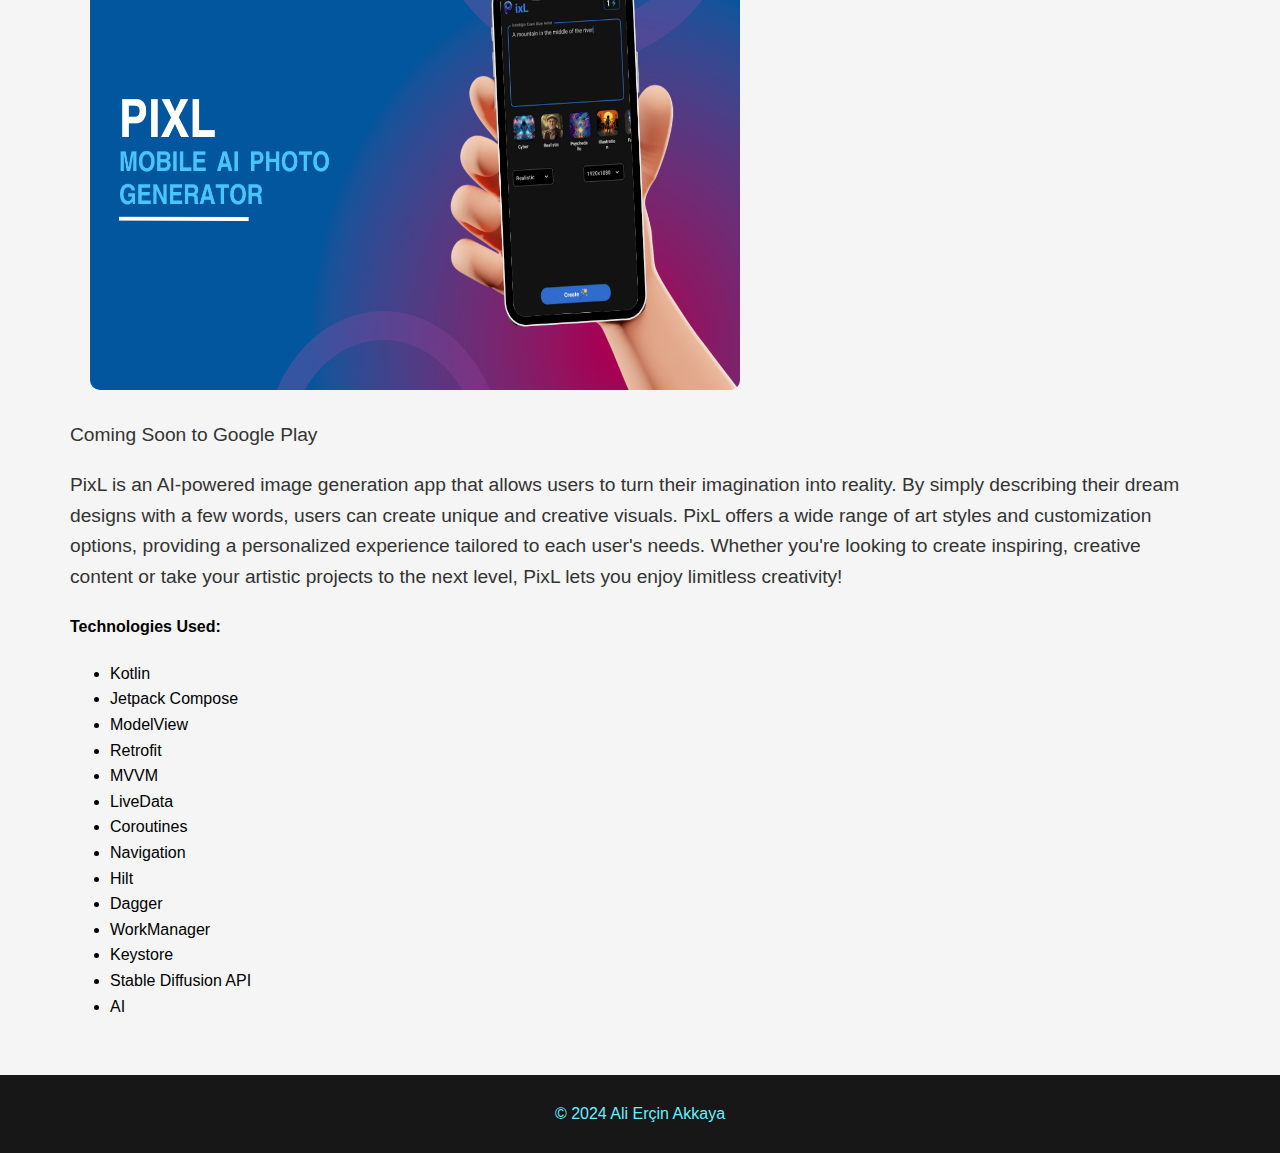
==== commit b4de8e52: "fix" ====
--- a/index.html
+++ b/index.html
@@ -4,6 +4,12 @@
     <meta charset="UTF-8">
     <meta name="viewport" content="width=device-width, initial-scale=1.0">
     <link rel="stylesheet" href="styles.css">
+    <link rel="preconnect" href="https://fonts.googleapis.com">
+    <link rel="preconnect" href="https://fonts.gstatic.com" crossorigin>
+    <link href="https://fonts.googleapis.com/css2?family=Bungee+Shade&family=Doto:wght@100..900&family=Edu+AU+VIC+WA+NT+Arrows:wght@400..700&display=swap" rel="stylesheet">
+    <link rel="preconnect" href="https://fonts.googleapis.com">
+    <link rel="preconnect" href="https://fonts.gstatic.com" crossorigin>
+    <link href="https://fonts.googleapis.com/css2?family=Bungee+Shade&family=Doto:wght@100..900&family=Edu+AU+VIC+WA+NT+Arrows:wght@400..700&family=Inconsolata:wght@200..900&display=swap" rel="stylesheet">
     <title>Portfolyo</title>
 </head>
 <body>
@@ -11,11 +17,34 @@
         <div class="profile-container">
             <img src="photos/ben.jpg" alt="Profile Picture" class="profile-picture">
             <div class="profile-text">
+                <h3>I'm</h3>
                 <h1>Ali Erçin Akkaya</h1>
                 <h3>Android - Mobile Developer</h3>
             </div>
         </div>
-        <a href="#projects-section" class="projects-button">Projects</a>
+        <div style="display: flex; gap: 40px;">
+            <a href="#about-section" class="projects-button">About Me</a>
+            <a href="#projects-section" class="projects-button">Projects</a>
+        </div>
+        
+    </div>
+    <div class="about">
+        <h2 id="about-section">ABOUT ME</h2>
+        <div class="about-wrapper">
+            <div class="about-group">
+                <div class="about-container">
+                    <img src="photos/ben.jpg" alt="Profile Picture" class="profile-picture">
+                    <div class="about-text">
+                        <h3>Android - Mobile Developer</h3>
+                        <p>I’m Ali Erçin Akkaya, a Computer Engineering graduate from İzmir Bakırçay University. I have over two years of experience developing Android applications, specializing in Java and Kotlin. I work with modern tools such as Jetpack Compose, MVVM architecture, Retrofit, Hilt, and Firebase to create user-friendly and high-performance applications.
+                            <p>I am also focusing on mastering clean architecture and modular design to build scalable, maintainable, and efficient codebases. I thrive in team environments, enjoy collaborating toward shared goals, and excel at quickly learning and implementing new technologies. My portfolio includes published apps on the Google Play Store and projects where I’ve taken on leadership roles. My mission is to deliver innovative and reliable solutions that make users' lives easier.</p>
+                            <p>I have in-depth experience in developing cross-platform applications with Flutter. I have effectively used Flutter to create high-performance and user-friendly applications for both Android and iOS platforms. By successfully applying modern Flutter techniques such as BLoC, Cubit, and State Management, I have optimized in-app data management and user interaction. Additionally, I have developed flexible and sustainable solutions tailored to users' needs through API integration and customized UI/UX designs. In my Flutter projects, I follow best practices to ensure a consistent and efficient user experience across both platforms.</p>
+
+                        </p>
+                    </div>
+                </div>
+            </div>    
+        </div>
     </div>
     <div class="content">
         <h2 id="projects-section">Projects</h2>
@@ -28,9 +57,9 @@
                     <img src="photos/mp3.PNG" alt="MP 3" class="hidden mp">
                     <img src="photos/mp4.PNG" alt="MP 4" class="hidden mp">
                 </div>
-                <p class="project-link">Google Play link: <a href="https://play.google.com/store/apps/details?id=com.Meal_Planner&pcampaignid=web_share" target="_blank">Buradan ulaşabilirsiniz</a></p>
-                <p class="project-description">Meal Planner uygulaması, kullanıcıların günlük ve haftalık yemek planlarını kolayca oluşturmasını sağlar. Bu uygulama sayesinde kullanıcılar, sağlıklı ve dengeli öğünler hazırlamak için çeşitli tarif önerileri alabilir, malzeme listesi oluşturabilir ve yemeklerini düzenli bir şekilde planlayabilirler. Ayrıca, uygulama içinde kullanılan favori tarifler ve alışveriş listesi özellikleri ile yemek hazırlık sürecini hızlandırıp kolaylaştırmak hedeflenmiştir.</p>
-                <h4>Kullanılan Teknolojiler:</h4>
+                <p class="project-link">Google Play link: <a href="https://play.google.com/store/apps/details?id=com.Meal_Planner&pcampaignid=web_share" target="_blank">From Here</a></p>
+                <p class="project-description">The Meal Planner application allows users to easily create daily and weekly meal plans. With this app, users can receive various recipe suggestions to prepare healthy and balanced meals, create ingredient lists, and organize their meals in a structured way. Additionally, the app includes features like favorite recipes and shopping lists, aiming to speed up and simplify the meal preparation process.</p>
+                <h4>Technologies Used:</h4>
                 <ul class="technologies-used">
                     <li>Kotlin</li>
                     <li>Jetpack Compose</li>
@@ -52,9 +81,9 @@
                     <img src="photos/diablo3.PNG" alt="Diablo 3" class="hidden diablo">
                     <img src="photos/diablo4.PNG" alt="Diablo 4" class="hidden diablo">
                 </div>
-                <p class="project-link">Google Play link: <a href="https://play.google.com/store/apps/details?id=com.ercin.socialmediaclone&pcampaignid=web_share" target="_blank">Buradan ulaşabilirsiniz.</a></p>
-                <p class="project-description">"Coffee App," kullanıcıların bir kafeye dair ihtiyaç duyabilecekleri tüm bilgilere ulaşabildiği, kolayca kullanabilecekleri bir platformdur. Uygulama üzerinden kullanıcılar, kafenin menüsüne göz atabilir, mevcut şubeleri görüntüleyebilir ve ana sayfadaki güncel paylaşımları inceleyebilir. Kahve aldıkça puan biriktirip bu puanlarla ücretsiz kahve kazanma imkanı sunan sistem, kullanıcı deneyimini daha eğlenceli hale getirir. Aynı zamanda, uygulamadaki içerikler bir admin paneli üzerinden güncellenebilir, böylece menü, şube bilgileri ve gönderiler gibi özellikler kolayca yönetilebilir. Coffee App, kahve severlerin ihtiyaçlarına modern bir çözüm sunarak her gün kahve deneyimlerini bir üst seviyeye taşır.</p>
-                <h4>Kullanılan Teknolojiler:</h4>
+                <p class="project-link">Google Play link: <a href="https://play.google.com/store/apps/details?id=com.ercin.socialmediaclone&pcampaignid=web_share" target="_blank">From Here</a></p>
+                <p class="project-description">"Coffee App" is a platform where users can access all the information they need about a café in an easy-to-use format. Through the app, users can browse the café's menu, view existing branches, and check out the latest posts on the homepage. The system, which allows users to collect points with every coffee purchase and redeem those points for free coffee, makes the user experience more enjoyable. Additionally, the app's content can be updated through an admin panel, making it easy to manage features such as the menu, branch information, and posts. Coffee App provides a modern solution to the needs of coffee lovers, elevating their coffee experience to the next level every day.</p>
+                <h4>Technologies Used:</h4>
                 <ul class="technologies-used">
                     <li>Kotlin</li>
                     <li>Jetpack Compose</li>
@@ -73,9 +102,9 @@
                 <div class="photos-container">
                     <img src="photos/pixlPhoto.png" alt="PL 1" id="pl1">
                 </div>
-                <p class="project-link">Çok Yakında Yayında</a></p>
-                <p class="project-description">PixL, kullanıcıların hayal gücünü gerçeğe dönüştürmelerine olanak tanıyan bir yapay zeka destekli görüntü oluşturma uygulamasıdır. Kullanıcılar, sadece birkaç kelimeyle hayallerindeki tasarımları tanımlayarak benzersiz ve yaratıcı görseller oluşturabilirler. PixL, geniş bir sanat stili yelpazesi ve özelleştirme seçenekleri sunarak her kullanıcının ihtiyaçlarına uygun kişiselleştirilmiş bir deneyim sağlar. İlham veren, yaratıcı içerikler hazırlamak veya sanatsal projelerinizi bir sonraki seviyeye taşımak için PixL'i kullanarak sınırsız yaratıcılığın keyfini çıkarabilirsiniz!</p>
-                <h4>Kullanılan Teknolojiler:</h4>
+                <p class="project-link">Coming Soon to Google Play </a></p>
+                <p class="project-description">PixL is an AI-powered image generation app that allows users to turn their imagination into reality. By simply describing their dream designs with a few words, users can create unique and creative visuals. PixL offers a wide range of art styles and customization options, providing a personalized experience tailored to each user's needs. Whether you're looking to create inspiring, creative content or take your artistic projects to the next level, PixL lets you enjoy limitless creativity!</p>
+                <h4>Technologies Used:</h4>
                 <ul class="technologies-used">
                     <li>Kotlin</li>
                     <li>Jetpack Compose</li>
@@ -101,6 +130,9 @@
         <div class="modal-content" id="modal-content"></div>
     </div>
 
+    <footer>
+        <p>© 2024 Ali Erçin Akkaya</p>
+    </footer>
     <script src="scripts.js"></script>
 </body>
 </html>--- a/styles.css
+++ b/styles.css
@@ -23,10 +23,10 @@
 }
 
 .profile-picture {
-    width: 350px;
-    height: 450px;
+    width: 250px;
+    height: 350px;
     border-radius: 40%; /* Yuvarlak şekil verdik */
-    margin-right: 50px; /* Sağ tarafa boşluk ekledik */
+    margin-right: 30px; /* Sağ tarafa boşluk ekledik */
 }
 
 .profile-text {
@@ -37,15 +37,16 @@
     background-color: #6aeeff;
     margin: 0;
     color: white; /* Yazı rengini beyaz yaptık */
-    font-family: 'Raleway Dots', sans-serif; /* Raleway Dots fontunu kullandık */
 }
 
 .header h1 {
-    font-size: 6em; /* Font boyutunu büyüttük */
+    font-size: 5em; /* Font boyutunu büyüttük */
+    font-family: 'Bungee Shade', sans-serif; 
 }
 
 .header h3 {
-    font-size: 5em; /* Font boyutunu büyüttük */
+    font-family: 'Inconsolata', sans-serif; 
+    font-size: 3em; /* Font boyutunu büyüttük */
 }
 
 .projects-button {
@@ -66,6 +67,37 @@
     background-color: #0056b3; /* Hover durumunda arka plan rengini değiştirdik */
 }
 
+.about {
+    margin: 0;
+    height: 100vh; /* Arka planın yüksekliğini ekranın tamamı yaptık */
+    display: flex;
+    flex-direction: column;
+    justify-content: center; /* İçeriği dikey olarak ortaladık */
+    align-items: center; /* Yatay olarak ortaladık */
+    padding: 10px; /* Header içindeki padding'i sıfırladık */
+}
+
+.about h2 {
+    color:#6aeeff;
+    font-family: 'Inconsolata', sans-serif; 
+    font-size: 6em; /* Font boyutunu büyüttük */
+    margin-bottom: 40px;
+}
+
+.about-group {
+    flex: 1;
+    margin: 0 100px;
+}
+
+.about-container {
+    display: flex;
+    align-items: center;
+}
+
+.about-text p {
+    font-family: 'Inconsolata', sans-serif; 
+    size: 5em;
+}
 .content {
     padding: 20px; /* İçeriğe padding ekledik */
 }
@@ -156,4 +188,15 @@
 }
 h3 {
     font-size: 3em;
+    font-family: 'Inconsolata', sans-serif; 
+}
+h2 {
+    font-family: 'Inconsolata', sans-serif; 
+}
+footer {
+    background: #171717;
+    color: #6aeeff;
+    text-align: center;
+    padding: 10px;
+    margin-top: 20px;
 }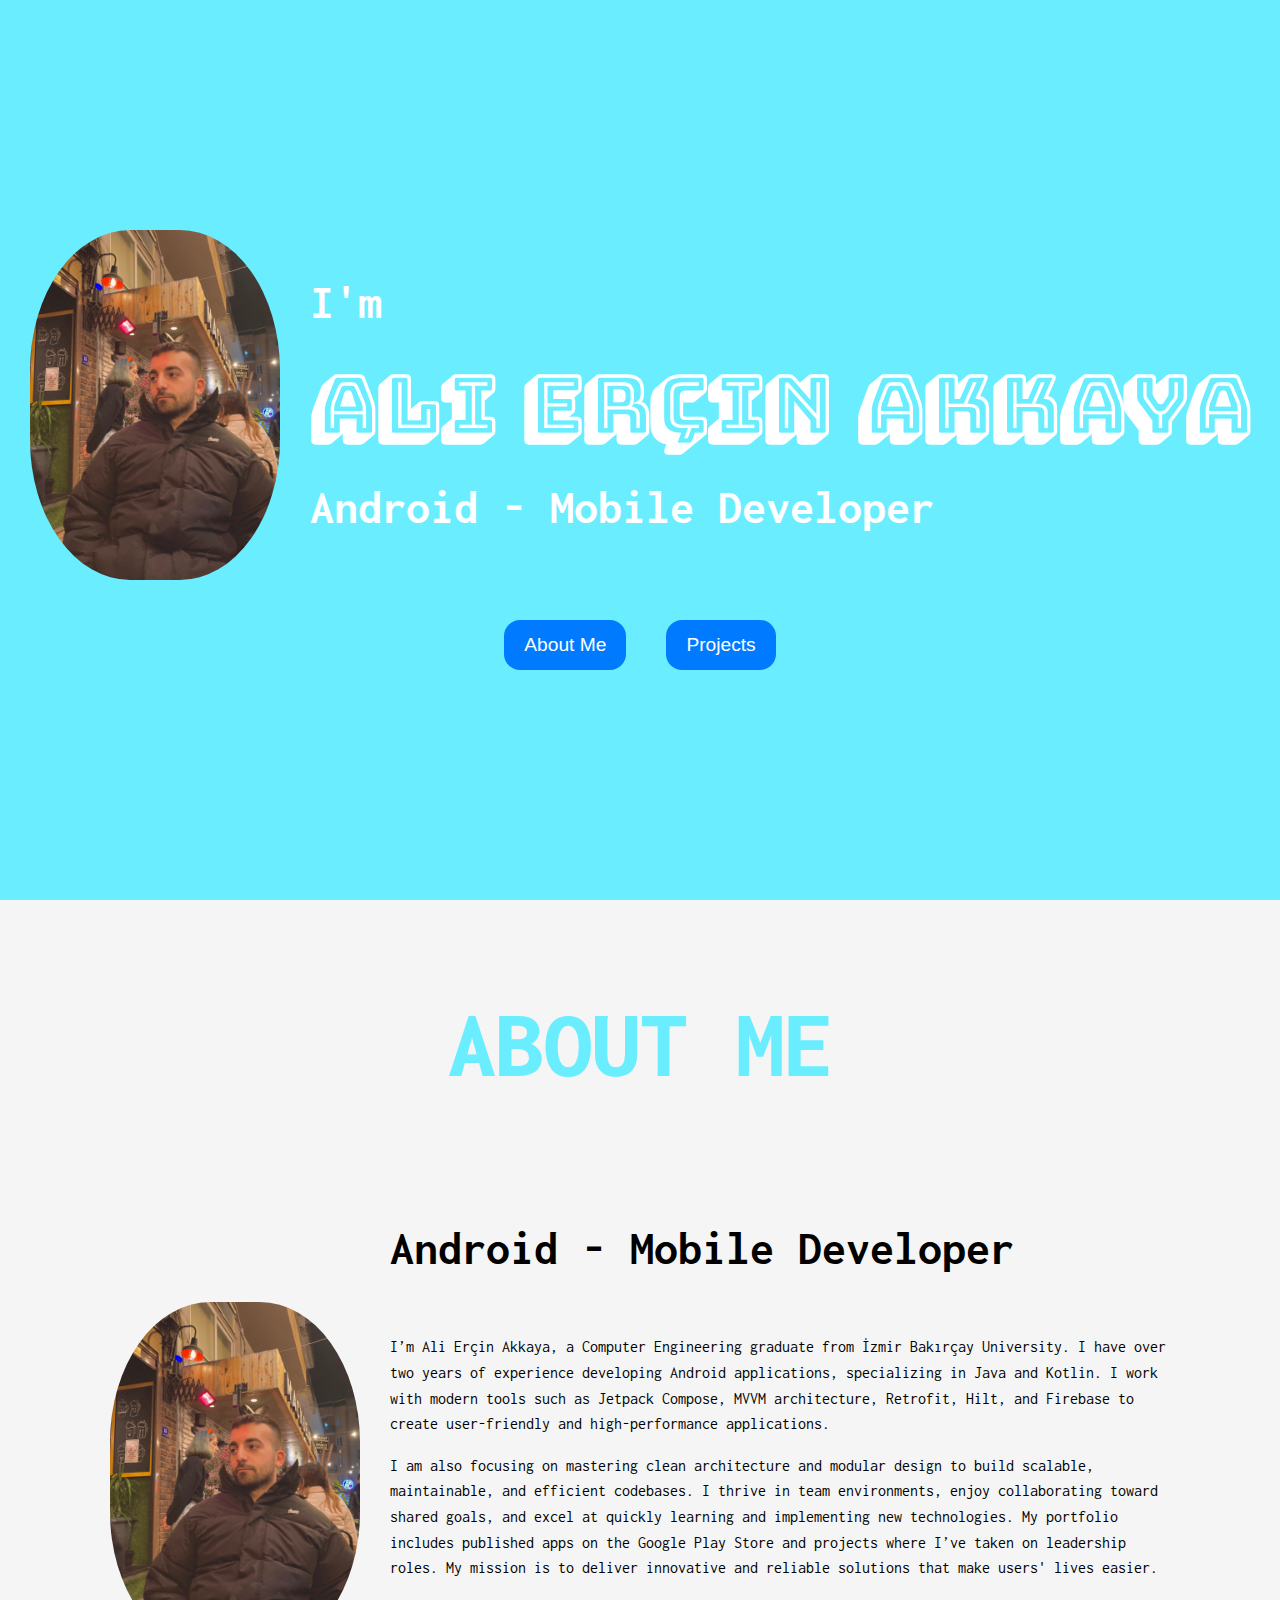
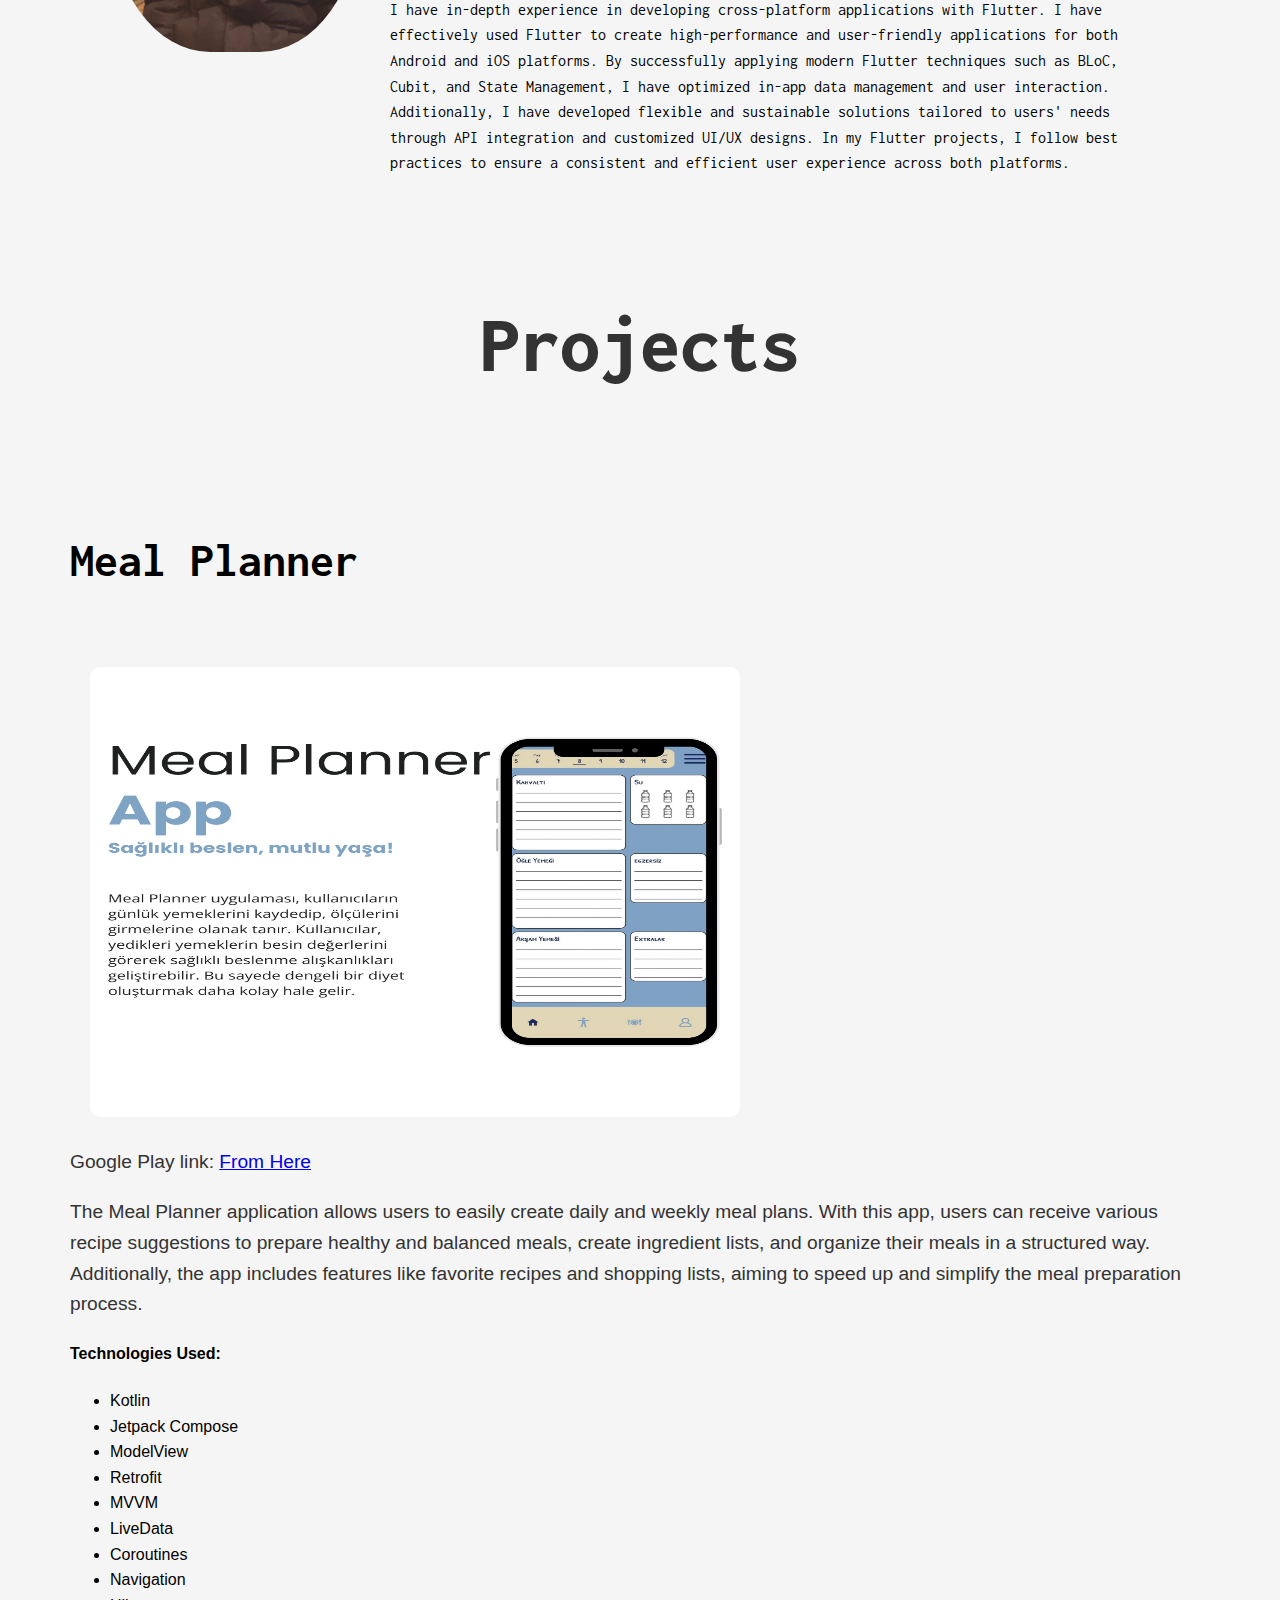
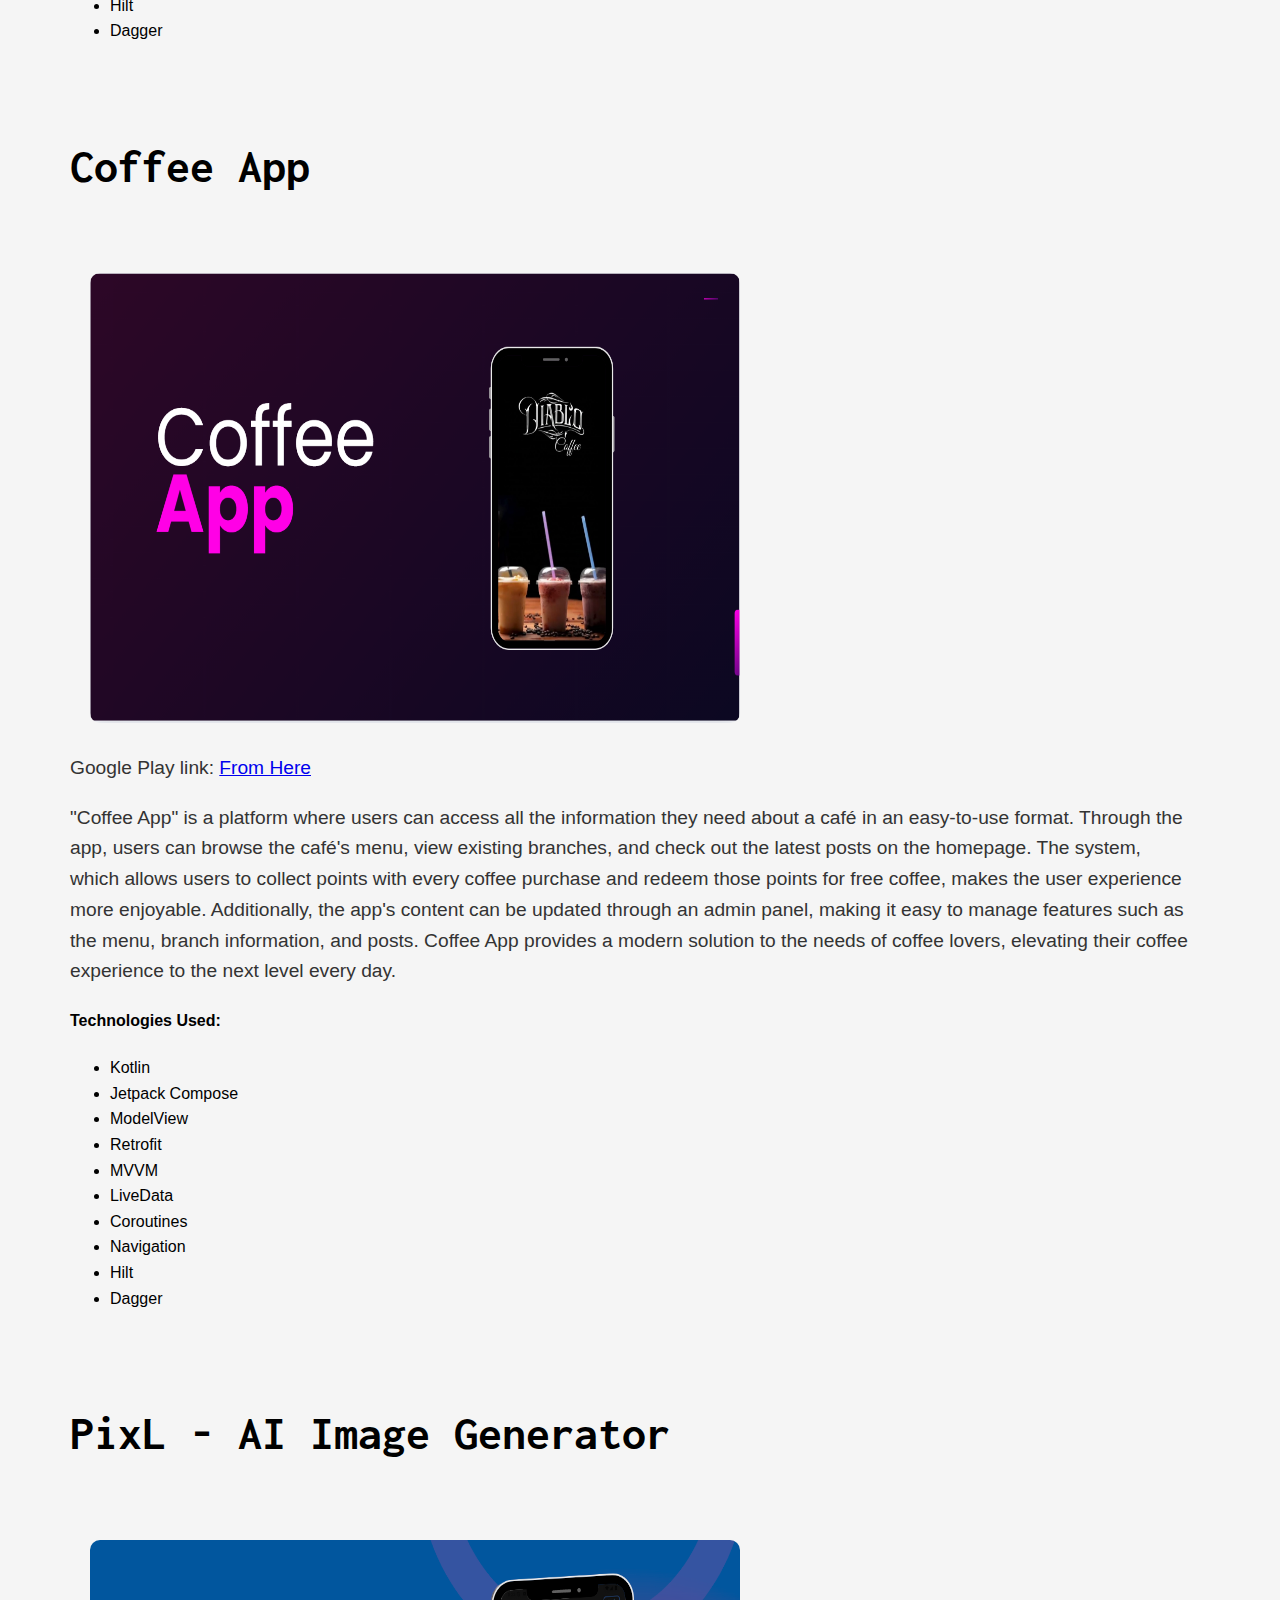
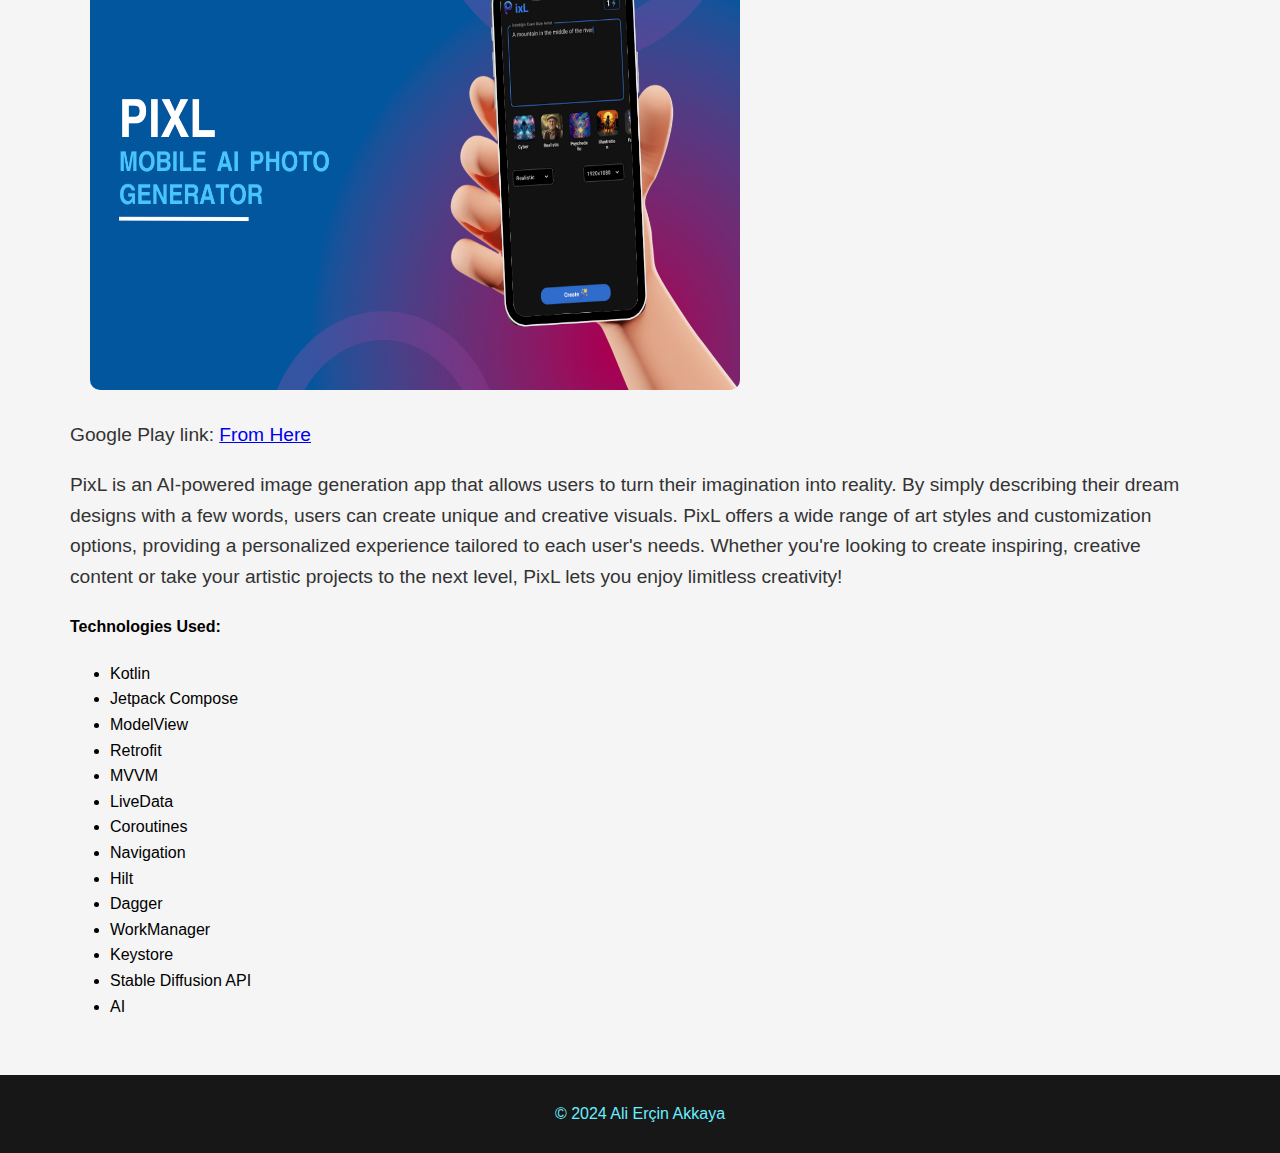
==== commit af08ff44: "PixL added" ====
--- a/index.html
+++ b/index.html
@@ -102,7 +102,7 @@
                 <div class="photos-container">
                     <img src="photos/pixlPhoto.png" alt="PL 1" id="pl1">
                 </div>
-                <p class="project-link">Coming Soon to Google Play </a></p>
+                <p class="project-link">Google Play link: <a href="https://play.google.com/store/apps/details?id=com.ercinak.pixl&pcampaignid=web_share" target="_blank">From Here</a></p>
                 <p class="project-description">PixL is an AI-powered image generation app that allows users to turn their imagination into reality. By simply describing their dream designs with a few words, users can create unique and creative visuals. PixL offers a wide range of art styles and customization options, providing a personalized experience tailored to each user's needs. Whether you're looking to create inspiring, creative content or take your artistic projects to the next level, PixL lets you enjoy limitless creativity!</p>
                 <h4>Technologies Used:</h4>
                 <ul class="technologies-used">
--- a/styles.css
+++ b/styles.css
@@ -82,7 +82,7 @@
     font-family: 'Inconsolata', sans-serif; 
     font-size: 6em; /* Font boyutunu büyüttük */
     margin-bottom: 40px;
-}
+} 
 
 .about-group {
     flex: 1;
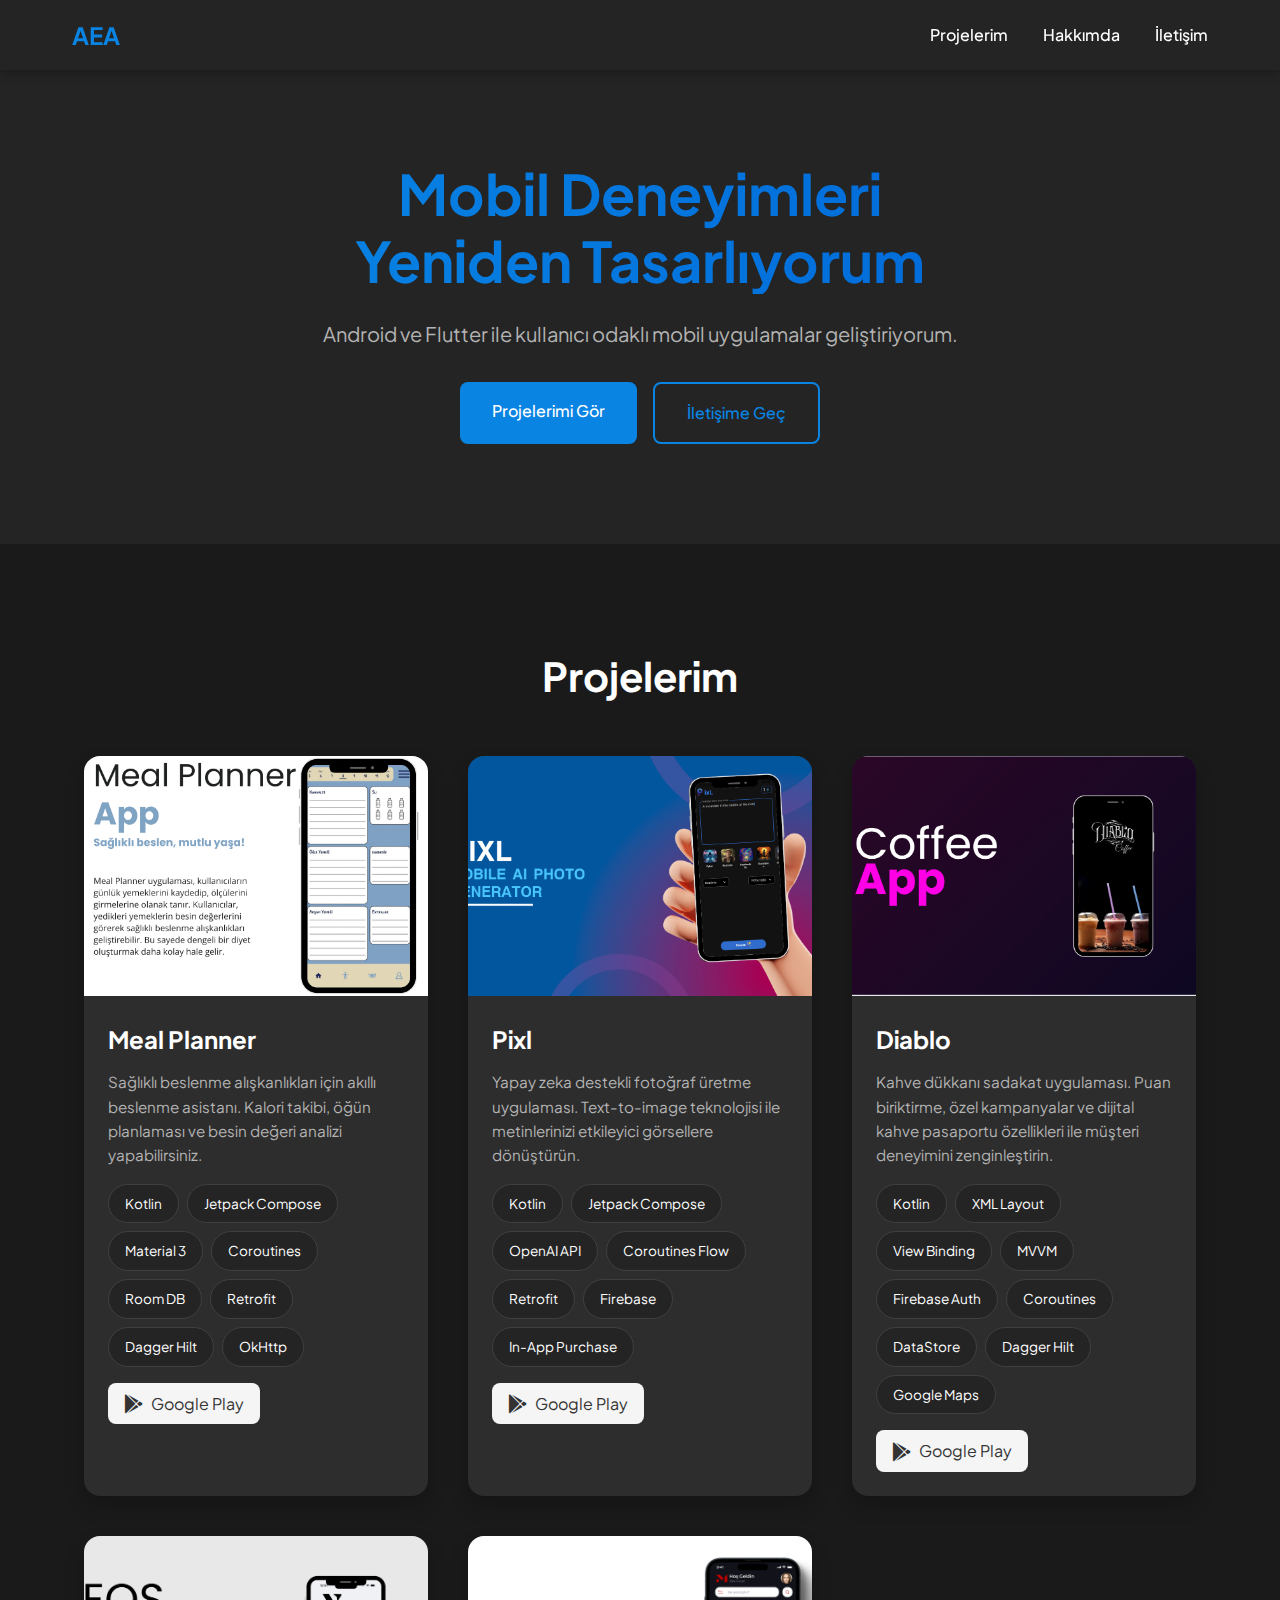
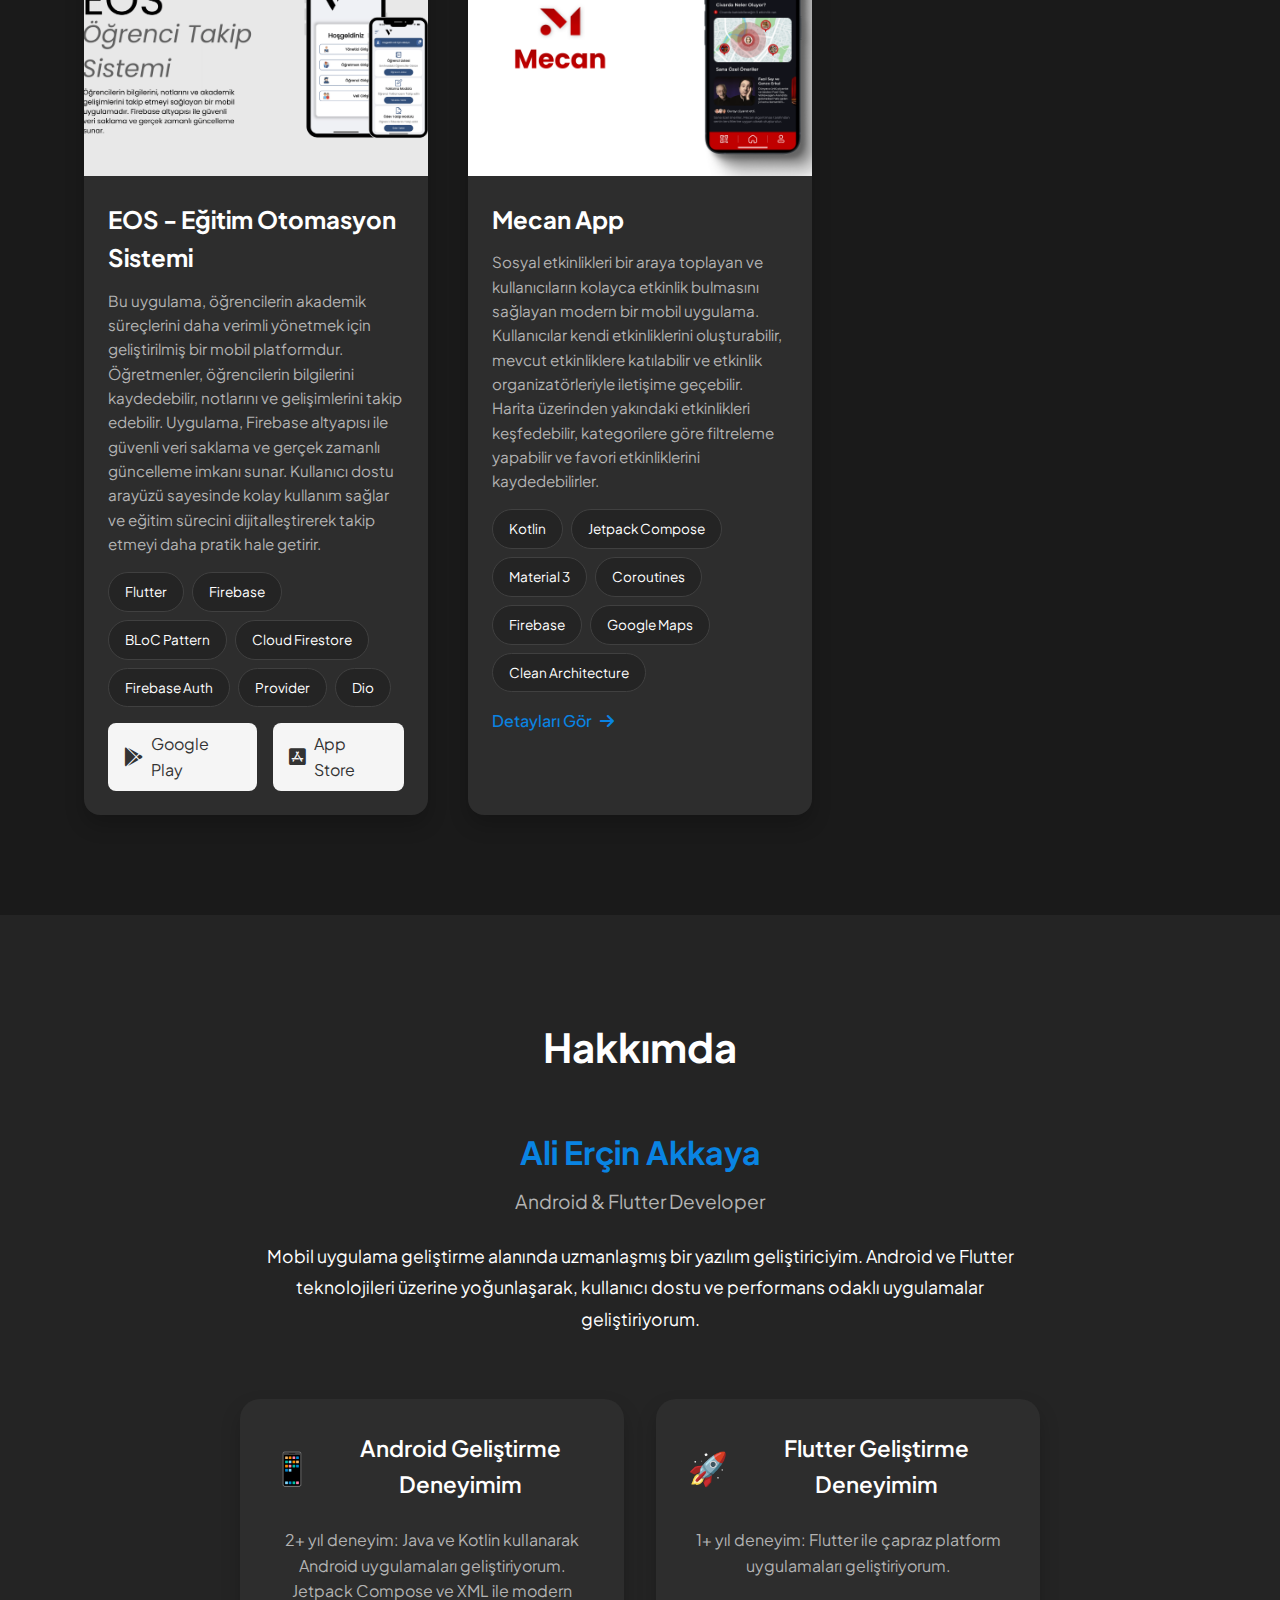
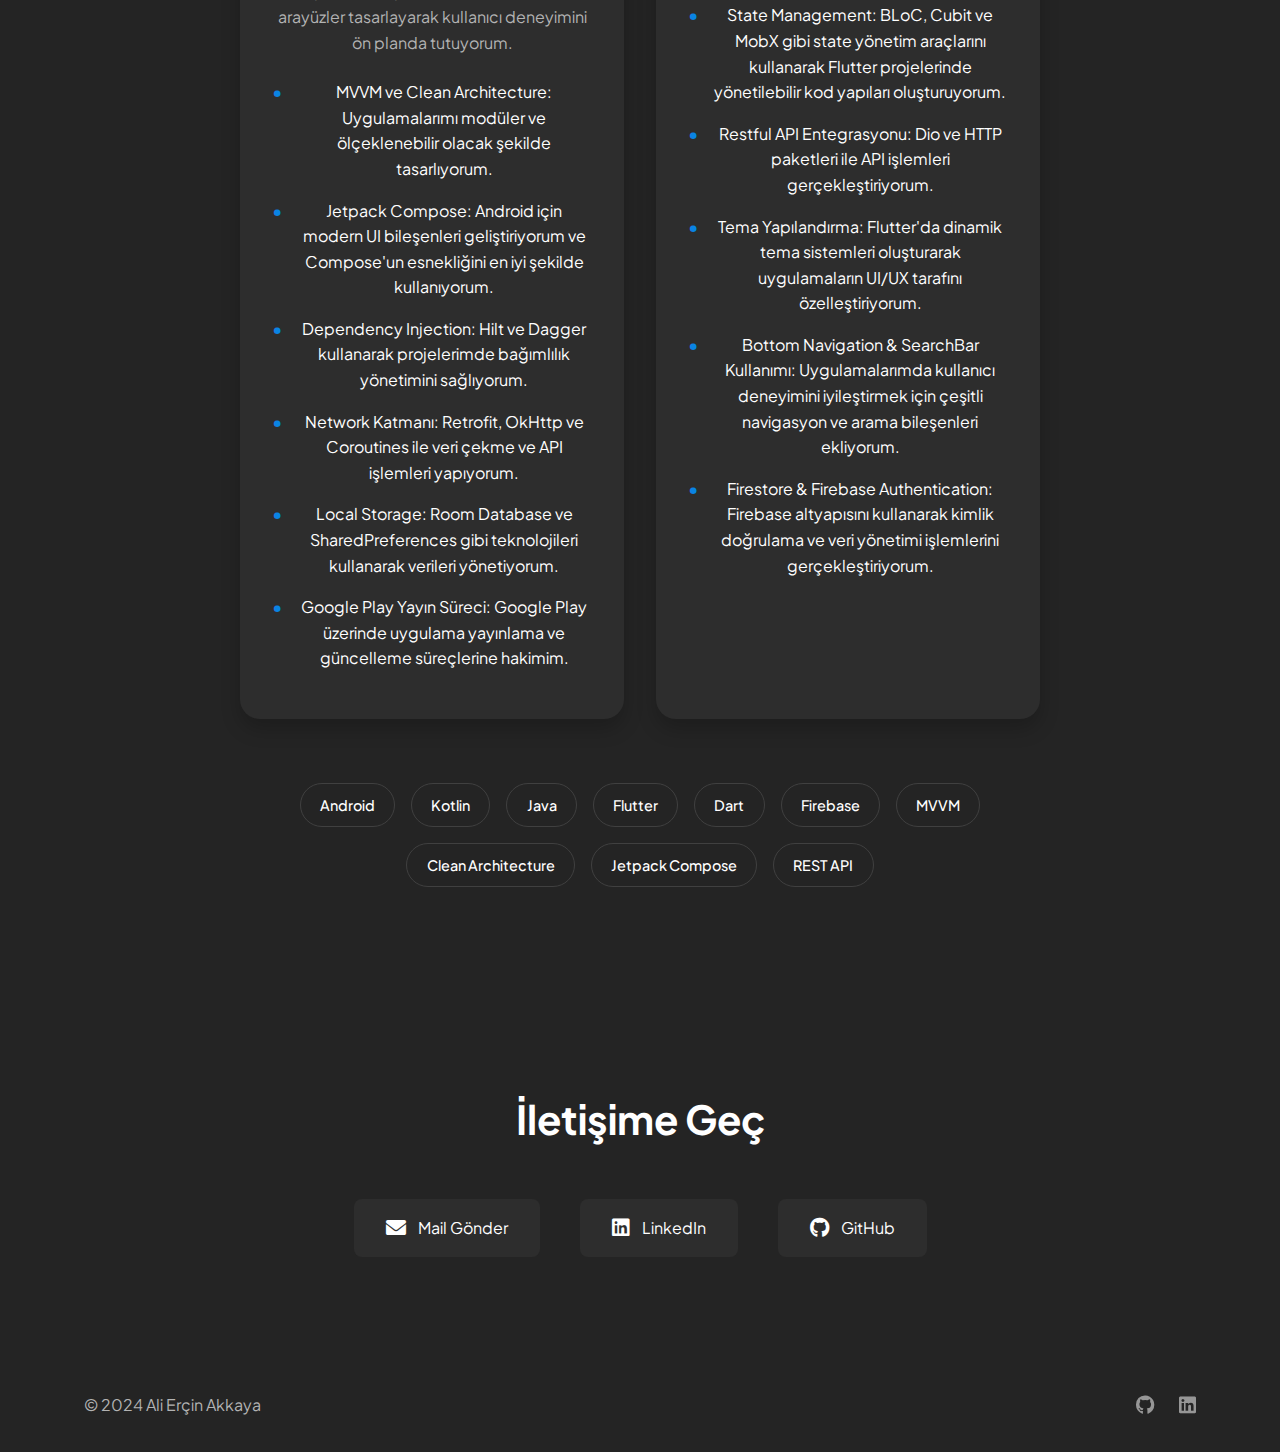
==== commit ea3b3ea2: "düzenleme" ====
--- a/index.html
+++ b/index.html
@@ -3,136 +3,265 @@
 <head>
     <meta charset="UTF-8">
     <meta name="viewport" content="width=device-width, initial-scale=1.0">
+    <title>Ali Erçin Akkaya - Mobile Developer</title>
+    <link href="https://fonts.googleapis.com/css2?family=Plus+Jakarta+Sans:wght@400;500;600;700&display=swap" rel="stylesheet">
+    <link rel="stylesheet" href="https://cdnjs.cloudflare.com/ajax/libs/font-awesome/6.0.0/css/all.min.css">
     <link rel="stylesheet" href="styles.css">
-    <link rel="preconnect" href="https://fonts.googleapis.com">
-    <link rel="preconnect" href="https://fonts.gstatic.com" crossorigin>
-    <link href="https://fonts.googleapis.com/css2?family=Bungee+Shade&family=Doto:wght@100..900&family=Edu+AU+VIC+WA+NT+Arrows:wght@400..700&display=swap" rel="stylesheet">
-    <link rel="preconnect" href="https://fonts.googleapis.com">
-    <link rel="preconnect" href="https://fonts.gstatic.com" crossorigin>
-    <link href="https://fonts.googleapis.com/css2?family=Bungee+Shade&family=Doto:wght@100..900&family=Edu+AU+VIC+WA+NT+Arrows:wght@400..700&family=Inconsolata:wght@200..900&display=swap" rel="stylesheet">
-    <title>Portfolyo</title>
 </head>
 <body>
-    <div class="header">
-        <div class="profile-container">
-            <img src="photos/ben.jpg" alt="Profile Picture" class="profile-picture">
-            <div class="profile-text">
-                <h3>I'm</h3>
-                <h1>Ali Erçin Akkaya</h1>
-                <h3>Android - Mobile Developer</h3>
-            </div>
-        </div>
-        <div style="display: flex; gap: 40px;">
-            <a href="#about-section" class="projects-button">About Me</a>
-            <a href="#projects-section" class="projects-button">Projects</a>
-        </div>
-        
-    </div>
-    <div class="about">
-        <h2 id="about-section">ABOUT ME</h2>
-        <div class="about-wrapper">
-            <div class="about-group">
-                <div class="about-container">
-                    <img src="photos/ben.jpg" alt="Profile Picture" class="profile-picture">
-                    <div class="about-text">
-                        <h3>Android - Mobile Developer</h3>
-                        <p>I’m Ali Erçin Akkaya, a Computer Engineering graduate from İzmir Bakırçay University. I have over two years of experience developing Android applications, specializing in Java and Kotlin. I work with modern tools such as Jetpack Compose, MVVM architecture, Retrofit, Hilt, and Firebase to create user-friendly and high-performance applications.
-                            <p>I am also focusing on mastering clean architecture and modular design to build scalable, maintainable, and efficient codebases. I thrive in team environments, enjoy collaborating toward shared goals, and excel at quickly learning and implementing new technologies. My portfolio includes published apps on the Google Play Store and projects where I’ve taken on leadership roles. My mission is to deliver innovative and reliable solutions that make users' lives easier.</p>
-                            <p>I have in-depth experience in developing cross-platform applications with Flutter. I have effectively used Flutter to create high-performance and user-friendly applications for both Android and iOS platforms. By successfully applying modern Flutter techniques such as BLoC, Cubit, and State Management, I have optimized in-app data management and user interaction. Additionally, I have developed flexible and sustainable solutions tailored to users' needs through API integration and customized UI/UX designs. In my Flutter projects, I follow best practices to ensure a consistent and efficient user experience across both platforms.</p>
-
-                        </p>
-                    </div>
-                </div>
-            </div>    
-        </div>
-    </div>
-    <div class="content">
-        <h2 id="projects-section">Projects</h2>
-        <div class="photos-wrapper">
-            <div class="project-group">
-                <h3>Meal Planner</h3>
-                <div class="photos-container">
-                    <img src="photos/mp1.png" alt="MP 1" id="mp1" onclick="showMoreMP()">
-                    <img src="photos/mp2.PNG" alt="MP 2" class="hidden mp">
-                    <img src="photos/mp3.PNG" alt="MP 3" class="hidden mp">
-                    <img src="photos/mp4.PNG" alt="MP 4" class="hidden mp">
-                </div>
-                <p class="project-link">Google Play link: <a href="https://play.google.com/store/apps/details?id=com.Meal_Planner&pcampaignid=web_share" target="_blank">From Here</a></p>
-                <p class="project-description">The Meal Planner application allows users to easily create daily and weekly meal plans. With this app, users can receive various recipe suggestions to prepare healthy and balanced meals, create ingredient lists, and organize their meals in a structured way. Additionally, the app includes features like favorite recipes and shopping lists, aiming to speed up and simplify the meal preparation process.</p>
-                <h4>Technologies Used:</h4>
-                <ul class="technologies-used">
-                    <li>Kotlin</li>
-                    <li>Jetpack Compose</li>
-                    <li>ModelView</li>
-                    <li>Retrofit</li>
-                    <li>MVVM</li>
-                    <li>LiveData</li>
-                    <li>Coroutines</li>
-                    <li>Navigation</li>
-                    <li>Hilt</li>
-                    <li>Dagger</li>
-                </ul>
-            </div>
-            <div class="project-group">
-                <h3>Coffee App</h3>
-                <div class="photos-container">
-                    <img src="photos/diablo1.PNG" alt="Diablo 1" id="diablo1" onclick="showMoreDiablo()">
-                    <img src="photos/diablo2.PNG" alt="Diablo 2" class="hidden diablo">
-                    <img src="photos/diablo3.PNG" alt="Diablo 3" class="hidden diablo">
-                    <img src="photos/diablo4.PNG" alt="Diablo 4" class="hidden diablo">
-                </div>
-                <p class="project-link">Google Play link: <a href="https://play.google.com/store/apps/details?id=com.ercin.socialmediaclone&pcampaignid=web_share" target="_blank">From Here</a></p>
-                <p class="project-description">"Coffee App" is a platform where users can access all the information they need about a café in an easy-to-use format. Through the app, users can browse the café's menu, view existing branches, and check out the latest posts on the homepage. The system, which allows users to collect points with every coffee purchase and redeem those points for free coffee, makes the user experience more enjoyable. Additionally, the app's content can be updated through an admin panel, making it easy to manage features such as the menu, branch information, and posts. Coffee App provides a modern solution to the needs of coffee lovers, elevating their coffee experience to the next level every day.</p>
-                <h4>Technologies Used:</h4>
-                <ul class="technologies-used">
-                    <li>Kotlin</li>
-                    <li>Jetpack Compose</li>
-                    <li>ModelView</li>
-                    <li>Retrofit</li>
-                    <li>MVVM</li>
-                    <li>LiveData</li>
-                    <li>Coroutines</li>
-                    <li>Navigation</li>
-                    <li>Hilt</li>
-                    <li>Dagger</li>
-                </ul>
-            </div>
-            <div class="project-group">
-                <h3>PixL - AI Image Generator</h3>
-                <div class="photos-container">
-                    <img src="photos/pixlPhoto.png" alt="PL 1" id="pl1">
-                </div>
-                <p class="project-link">Google Play link: <a href="https://play.google.com/store/apps/details?id=com.ercinak.pixl&pcampaignid=web_share" target="_blank">From Here</a></p>
-                <p class="project-description">PixL is an AI-powered image generation app that allows users to turn their imagination into reality. By simply describing their dream designs with a few words, users can create unique and creative visuals. PixL offers a wide range of art styles and customization options, providing a personalized experience tailored to each user's needs. Whether you're looking to create inspiring, creative content or take your artistic projects to the next level, PixL lets you enjoy limitless creativity!</p>
-                <h4>Technologies Used:</h4>
-                <ul class="technologies-used">
-                    <li>Kotlin</li>
-                    <li>Jetpack Compose</li>
-                    <li>ModelView</li>
-                    <li>Retrofit</li>
-                    <li>MVVM</li>
-                    <li>LiveData</li>
-                    <li>Coroutines</li>
-                    <li>Navigation</li>
-                    <li>Hilt</li>
-                    <li>Dagger</li>
-                    <li>WorkManager</li>
-                    <li>Keystore</li>
-                    <li>Stable Diffusion API</li>
-                    <li>AI</li>
-
-                </ul>
-            </div>
-        </div>
-    </div>
-    <div id="modal" class="modal">
-        <span class="close" onclick="closeModal()">&times;</span>
-        <div class="modal-content" id="modal-content"></div>
-    </div>
+    <nav class="navbar">
+        <div class="nav-container">
+            <a href="#" class="logo">AEA</a>
+            <div class="nav-links">
+                <a href="#work">Projelerim</a>
+                <a href="#about">Hakkımda</a>
+                <a href="#contact">İletişim</a>
+            </div>
+            <button class="mobile-menu-btn">
+                <span></span>
+                <span></span>
+                <span></span>
+            </button>
+        </div>
+    </nav>
+
+    <header class="hero">
+        <div class="container">
+            <div class="hero-content">
+                <h1>Mobil Deneyimleri<br>Yeniden Tasarlıyorum</h1>
+                <p>Android ve Flutter ile kullanıcı odaklı mobil uygulamalar geliştiriyorum.</p>
+                <div class="hero-cta">
+                    <a href="#work" class="btn-primary">Projelerimi Gör</a>
+                    <a href="#contact" class="btn-secondary">İletişime Geç</a>
+                </div>
+            </div>
+        </div>
+    </header>
+
+    <section id="work" class="work">
+        <div class="container">
+            <h2>Projelerim</h2>
+            <div class="project-grid">
+                <article class="project-card">
+                    <div class="project-image">
+                        <img src="photos/mp1.png" alt="Meal Planner App">
+                    </div>
+                    <div class="project-content">
+                        <h3>Meal Planner</h3>
+                        <p>Sağlıklı beslenme alışkanlıkları için akıllı beslenme asistanı. Kalori takibi, öğün planlaması ve besin değeri analizi yapabilirsiniz.</p>
+                        <div class="tech-tags">
+                            <span>Kotlin</span>
+                            <span>Jetpack Compose</span>
+                            <span>Material 3</span>
+                            <span>Coroutines</span>
+                            <span>Room DB</span>
+                            <span>Retrofit</span>
+                            <span>Dagger Hilt</span>
+                            <span>OkHttp</span>
+                        </div>
+                        <div class="store-links">
+                            <a href="https://play.google.com/store/apps/details?id=com.Meal_Planner&pcampaignid=web_share" class="store-link">
+                                <i class="fab fa-google-play"></i>
+                                <span>Google Play</span>
+                            </a>
+                        </div>
+                    </div>
+                </article>
+
+                <article class="project-card">
+                    <div class="project-image">
+                        <img src="photos/pixlPhoto.png" alt="PixL AI Image Generator">
+                    </div>
+                    <div class="project-content">
+                        <h3>Pixl</h3>
+                        <p>Yapay zeka destekli fotoğraf üretme uygulaması. Text-to-image teknolojisi ile metinlerinizi etkileyici görsellere dönüştürün.</p>
+                        <div class="tech-tags">
+                            <span>Kotlin</span>
+                            <span>Jetpack Compose</span>
+                            <span>OpenAI API</span>
+                            <span>Coroutines Flow</span>
+                            <span>Retrofit</span>
+                            <span>Firebase</span>
+                            <span>In-App Purchase</span>
+                        </div>
+                        <div class="store-links">
+                            <a href="https://play.google.com/store/apps/details?id=com.appistry.pixl&pcampaignid=web_share" class="store-link">
+                                <i class="fab fa-google-play"></i>
+                                <span>Google Play</span>
+                            </a>
+                        </div>
+                    </div>
+                </article>
+
+                <article class="project-card">
+                    <div class="project-image">
+                        <img src="photos/diablo1.PNG" alt="Diablo Coffee Loyalty App">
+                    </div>
+                    <div class="project-content">
+                        <h3>Diablo</h3>
+                        <p>Kahve dükkanı sadakat uygulaması. Puan biriktirme, özel kampanyalar ve dijital kahve pasaportu özellikleri ile müşteri deneyimini zenginleştirin.</p>
+                        <div class="tech-tags">
+                            <span>Kotlin</span>
+                            <span>XML Layout</span>
+                            <span>View Binding</span>
+                            <span>MVVM</span>
+                            <span>Firebase Auth</span>
+                            <span>Coroutines</span>
+                            <span>DataStore</span>
+                            <span>Dagger Hilt</span>
+                            <span>Google Maps</span>
+                        </div>
+                        <div class="store-links">
+                            <a href="https://play.google.com/store/apps/details?id=com.ercin.socialmediaclone&pcampaignid=web_share" class="store-link">
+                                <i class="fab fa-google-play"></i>
+                                <span>Google Play</span>
+                            </a>
+                        </div>
+                    </div>
+                </article>
+
+                <article class="project-card">
+                    <div class="project-image">
+                        <img src="photos/eos_photo.png" alt="EOS - Eğitim Otomasyon Sistemi">
+                    </div>
+                    <div class="project-content">
+                        <h3>EOS - Eğitim Otomasyon Sistemi</h3>
+                        <p>Bu uygulama, öğrencilerin akademik süreçlerini daha verimli yönetmek için geliştirilmiş bir mobil platformdur. Öğretmenler, öğrencilerin bilgilerini kaydedebilir, notlarını ve gelişimlerini takip edebilir. Uygulama, Firebase altyapısı ile güvenli veri saklama ve gerçek zamanlı güncelleme imkanı sunar. Kullanıcı dostu arayüzü sayesinde kolay kullanım sağlar ve eğitim sürecini dijitalleştirerek takip etmeyi daha pratik hale getirir.</p>
+                        <div class="tech-tags">
+                            <span>Flutter</span>
+                            <span>Firebase</span>
+                            <span>BLoC Pattern</span>
+                            <span>Cloud Firestore</span>
+                            <span>Firebase Auth</span>
+                            <span>Provider</span>
+                            <span>Dio</span>
+                        </div>
+                        <div class="store-links">
+                            <a href="https://eos-google-play-link" class="store-link">
+                                <i class="fab fa-google-play"></i>
+                                <span>Google Play</span>
+                            </a>
+                            <a href="https://eos-app-store-link" class="store-link">
+                                <i class="fab fa-app-store-ios"></i>
+                                <span>App Store</span>
+                            </a>
+                        </div>
+                    </div>
+                </article>
+
+                <div class="project-card">
+                    <div class="project-image">
+                        <img src="photos/mecan_photo.png" alt="Mecan App">
+                    </div>
+                    <div class="project-content">
+                        <h3>Mecan App</h3>
+                        <p>Sosyal etkinlikleri bir araya toplayan ve kullanıcıların kolayca etkinlik bulmasını sağlayan modern bir mobil uygulama. Kullanıcılar kendi etkinliklerini oluşturabilir, mevcut etkinliklere katılabilir ve etkinlik organizatörleriyle iletişime geçebilir. Harita üzerinden yakındaki etkinlikleri keşfedebilir, kategorilere göre filtreleme yapabilir ve favori etkinliklerini kaydedebilirler.</p>
+                        <div class="tech-tags">
+                            <span>Kotlin</span>
+                            <span>Jetpack Compose</span>
+                            <span>Material 3</span>
+                            <span>Coroutines</span>
+                            <span>Firebase</span>
+                            <span>Google Maps</span>
+                            <span>Clean Architecture</span>
+                        </div>
+                        <a href="#" class="project-link">Detayları Gör <i class="fas fa-arrow-right"></i></a>
+                    </div>
+                </div>
+            </div>
+        </div>
+    </section>
+
+    <section id="about" class="about-section">
+        <div class="container">
+            <h2 class="section-title">Hakkımda</h2>
+            
+            <div class="about-content">
+                <div class="about-header">
+                    <h3 class="about-name">Ali Erçin Akkaya</h3>
+                    <p class="about-role">Android & Flutter Developer</p>
+                    <p class="about-intro">Mobil uygulama geliştirme alanında uzmanlaşmış bir yazılım geliştiriciyim. Android ve Flutter teknolojileri üzerine yoğunlaşarak, kullanıcı dostu ve performans odaklı uygulamalar geliştiriyorum.</p>
+                </div>
+
+                <div class="experience-cards">
+                    <div class="experience-card android">
+                        <div class="card-header">
+                            <span class="emoji">📱</span>
+                            <h4>Android Geliştirme Deneyimim</h4>
+                        </div>
+                        <p class="experience-duration">2+ yıl deneyim: Java ve Kotlin kullanarak Android uygulamaları geliştiriyorum. Jetpack Compose ve XML ile modern arayüzler tasarlayarak kullanıcı deneyimini ön planda tutuyorum.</p>
+                        <ul class="experience-list">
+                            <li>MVVM ve Clean Architecture: Uygulamalarımı modüler ve ölçeklenebilir olacak şekilde tasarlıyorum.</li>
+                            <li>Jetpack Compose: Android için modern UI bileşenleri geliştiriyorum ve Compose'un esnekliğini en iyi şekilde kullanıyorum.</li>
+                            <li>Dependency Injection: Hilt ve Dagger kullanarak projelerimde bağımlılık yönetimini sağlıyorum.</li>
+                            <li>Network Katmanı: Retrofit, OkHttp ve Coroutines ile veri çekme ve API işlemleri yapıyorum.</li>
+                            <li>Local Storage: Room Database ve SharedPreferences gibi teknolojileri kullanarak verileri yönetiyorum.</li>
+                            <li>Google Play Yayın Süreci: Google Play üzerinde uygulama yayınlama ve güncelleme süreçlerine hakimim.</li>
+                        </ul>
+                    </div>
+
+                    <div class="experience-card flutter">
+                        <div class="card-header">
+                            <span class="emoji">🚀</span>
+                            <h4>Flutter Geliştirme Deneyimim</h4>
+                        </div>
+                        <p class="experience-duration">1+ yıl deneyim: Flutter ile çapraz platform uygulamaları geliştiriyorum.</p>
+                        <ul class="experience-list">
+                            <li>State Management: BLoC, Cubit ve MobX gibi state yönetim araçlarını kullanarak Flutter projelerinde yönetilebilir kod yapıları oluşturuyorum.</li>
+                            <li>Restful API Entegrasyonu: Dio ve HTTP paketleri ile API işlemleri gerçekleştiriyorum.</li>
+                            <li>Tema Yapılandırma: Flutter'da dinamik tema sistemleri oluşturarak uygulamaların UI/UX tarafını özelleştiriyorum.</li>
+                            <li>Bottom Navigation & SearchBar Kullanımı: Uygulamalarımda kullanıcı deneyimini iyileştirmek için çeşitli navigasyon ve arama bileşenleri ekliyorum.</li>
+                            <li>Firestore & Firebase Authentication: Firebase altyapısını kullanarak kimlik doğrulama ve veri yönetimi işlemlerini gerçekleştiriyorum.</li>
+                        </ul>
+                    </div>
+                </div>
+
+                <div class="skills-section">
+                    <div class="skills-container">
+                        <span class="skill-tag">Android</span>
+                        <span class="skill-tag">Kotlin</span>
+                        <span class="skill-tag">Java</span>
+                        <span class="skill-tag">Flutter</span>
+                        <span class="skill-tag">Dart</span>
+                        <span class="skill-tag">Firebase</span>
+                        <span class="skill-tag">MVVM</span>
+                        <span class="skill-tag">Clean Architecture</span>
+                        <span class="skill-tag">Jetpack Compose</span>
+                        <span class="skill-tag">REST API</span>
+                    </div>
+                </div>
+            </div>
+        </div>
+    </section>
+
+    <section id="contact" class="contact">
+        <div class="container">
+            <h2>İletişime Geç</h2>
+            <div class="contact-links">
+                <a href="mailto:ercinakkya@gmail.com" class="contact-item">
+                    <i class="fas fa-envelope"></i>
+                    <span>Mail Gönder</span>
+                </a>
+                <a href="https://www.linkedin.com/in/ali-ercin-akkaya/" class="contact-item">
+                    <i class="fab fa-linkedin"></i>
+                    <span>LinkedIn</span>
+                </a>
+                <a href="https://github.com/ercinAkkaya" class="contact-item">
+                    <i class="fab fa-github"></i>
+                    <span>GitHub</span>
+                </a>
+            </div>
+        </div>
+    </section>
 
     <footer>
-        <p>© 2024 Ali Erçin Akkaya</p>
+        <div class="container">
+            <p>© 2024 Ali Erçin Akkaya</p>
+            <div class="social-links">
+                <a href="https://github.com/ercinAkkaya"><i class="fab fa-github"></i></a>
+                <a href="https://www.linkedin.com/in/ali-ercin-akkaya/"><i class="fab fa-linkedin"></i></a>
+            </div>
+        </div>
     </footer>
-    <script src="scripts.js"></script>
 </body>
 </html>--- a/styles.css
+++ b/styles.css
@@ -1,202 +1,611 @@
+:root {
+    --bg-primary: #1a1a1a;
+    --bg-secondary: #242424;
+    --bg-card: #2d2d2d;
+    --text-primary: #ffffff;
+    --text-secondary: #b3b3b3;
+    --accent-color: #0984e3;
+    --accent-hover: #0069d9;
+    --border-color: #404040;
+}
+
+* {
+    margin: 0;
+    padding: 0;
+    box-sizing: border-box;
+}
+
+html {
+    scroll-behavior: smooth;
+}
+
 body {
-    font-family: Arial, sans-serif;
+    font-family: 'Plus Jakarta Sans', sans-serif;
+    color: var(--text-primary);
+    line-height: 1.6;
+    background-color: var(--bg-primary);
+}
+
+.container {
+    width: 90%;
+    max-width: 1200px;
+    margin: 0 auto;
+    padding: 0 20px;
+}
+
+/* Navbar */
+.navbar {
+    position: fixed;
+    top: 0;
+    left: 0;
+    right: 0;
+    background: var(--bg-secondary);
+    box-shadow: 0 2px 10px rgba(0, 0, 0, 0.3);
+    z-index: 1000;
+}
+
+.nav-container {
+    max-width: 1200px;
+    margin: 0 auto;
+    padding: 1rem 2rem;
+    display: flex;
+    justify-content: space-between;
+    align-items: center;
+}
+
+.logo {
+    font-size: 1.5rem;
+    font-weight: 700;
+    color: var(--accent-color);
+    text-decoration: none;
+}
+
+.nav-links a {
+    margin-left: 2rem;
+    color: var(--text-primary);
+    text-decoration: none;
+    font-weight: 500;
+    transition: color 0.3s;
+}
+
+.nav-links a:hover {
+    color: var(--accent-color);
+}
+
+.mobile-menu-btn {
+    display: none;
+}
+
+/* Hero Section */
+.hero {
+    padding: 160px 0 100px;
+    background: var(--bg-secondary);
+}
+
+.hero-content {
+    max-width: 800px;
+    margin: 0 auto;
+    text-align: center;
+}
+
+.hero h1 {
+    font-size: 3.5rem;
+    line-height: 1.2;
+    margin-bottom: 1.5rem;
+    background: linear-gradient(to right, var(--accent-color), var(--accent-hover));
+    -webkit-background-clip: text;
+    color: transparent;
+}
+
+.hero p {
+    font-size: 1.25rem;
+    color: var(--text-secondary);
+    margin-bottom: 2rem;
+}
+
+.hero-cta {
+    display: flex;
+    gap: 1rem;
+    justify-content: center;
+}
+
+/* Buttons */
+.btn-primary, .btn-secondary {
+    padding: 1rem 2rem;
+    border-radius: 8px;
+    font-weight: 500;
+    text-decoration: none;
+    transition: transform 0.3s;
+}
+
+.btn-primary {
+    background: var(--accent-color);
+    color: white;
+}
+
+.btn-secondary {
+    border: 2px solid var(--accent-color);
+    color: var(--accent-color);
+}
+
+.btn-primary:hover, .btn-secondary:hover {
+    transform: translateY(-2px);
+}
+
+/* Projects Section */
+.work {
+    padding: 100px 0;
+}
+
+.work h2 {
+    text-align: center;
+    font-size: 2.5rem;
+    margin-bottom: 3rem;
+}
+
+.project-grid {
+    display: grid;
+    grid-template-columns: repeat(auto-fit, minmax(340px, 1fr));
+    gap: 2.5rem;
+}
+
+.project-card {
+    background: var(--bg-card);
+    border-radius: 16px;
+    overflow: hidden;
+    box-shadow: 0 10px 20px rgba(0, 0, 0, 0.2);
+    transition: transform 0.3s;
+}
+
+.project-card:hover {
+    transform: translateY(-8px);
+}
+
+.project-image {
+    position: relative;
+    overflow: hidden;
+    height: 240px;
+}
+
+.project-image img {
+    width: 100%;
+    height: 100%;
+    object-fit: cover;
+    transition: transform 0.3s;
+}
+
+.project-card:hover .project-image img {
+    transform: scale(1.05);
+}
+
+.project-content {
+    padding: 1.5rem;
+}
+
+.project-content h3 {
+    font-size: 1.5rem;
+    margin-bottom: 0.75rem;
+    color: var(--text-primary);
+}
+
+.project-content p {
+    color: var(--text-secondary);
+    margin-bottom: 1rem;
+    font-size: 0.95rem;
+}
+
+.tech-tags {
+    display: flex;
+    gap: 0.5rem;
+    flex-wrap: wrap;
+    margin: 1rem 0;
+}
+
+.tech-tags span {
+    background: var(--bg-secondary);
+    padding: 0.5rem 1rem;
+    border-radius: 20px;
+    font-size: 0.85rem;
+    color: var(--text-primary);
+    border: 1px solid var(--border-color);
+}
+
+.tech-tags span:hover {
+    background: var(--accent-color);
+    color: white;
+}
+
+.project-link {
+    display: inline-flex;
+    align-items: center;
+    gap: 0.5rem;
+    color: var(--accent-color);
+    text-decoration: none;
+    font-weight: 500;
+    transition: gap 0.3s;
+}
+
+.project-link:hover {
+    gap: 0.75rem;
+    color: var(--accent-hover);
+}
+
+/* About Section */
+.about {
+    padding: 100px 0;
+    background: var(--bg-secondary);
+}
+
+.about-content {
+    max-width: 800px;
+    margin: 0 auto;
+    text-align: center;
+}
+
+.about h2 {
+    font-size: 2.5rem;
+    margin-bottom: 2rem;
+}
+
+.about p {
+    color: var(--text-secondary);
+    margin-bottom: 2rem;
+    font-size: 1.1rem;
+}
+
+.skills {
+    display: flex;
+    gap: 1rem;
+    flex-wrap: wrap;
+    justify-content: center;
+}
+
+.skills span {
+    background: white;
+    padding: 0.75rem 1.5rem;
+    border-radius: 25px;
+    font-weight: 500;
+    color: var(--accent-color);
+    box-shadow: 0 2px 10px rgba(0, 0, 0, 0.05);
+}
+
+/* Contact Section */
+.contact {
+    padding: 100px 0;
+    text-align: center;
+    background-color: var(--bg-secondary);
+}
+
+.contact h2 {
+    font-size: 2.5rem;
+    margin-bottom: 3rem;
+}
+
+.contact-links {
+    display: flex;
+    justify-content: center;
+    gap: 2.5rem;
+}
+
+.contact-item {
+    display: flex;
+    align-items: center;
+    gap: 0.75rem;
+    color: var(--text-primary);
+    text-decoration: none;
+    padding: 1rem 2rem;
+    border-radius: 8px;
+    transition: all 0.3s;
+    background: var(--bg-card);
+}
+
+.contact-item:hover {
+    color: white;
+    transform: translateY(-2px);
+    background: var(--accent-color);
+    box-shadow: 0 4px 15px rgba(0, 0, 0, 0.1);
+}
+
+.contact-item i {
+    font-size: 1.25rem;
+}
+
+/* Footer */
+footer {
+    padding: 2rem 0;
+    background: var(--bg-secondary);
+    color: var(--text-secondary);
+}
+
+footer .container {
+    display: flex;
+    justify-content: space-between;
+    align-items: center;
+}
+
+.social-links {
+    display: flex;
+    gap: 1.5rem;
+}
+
+.social-links a {
+    color: var(--text-secondary);
+    font-size: 1.2rem;
+    opacity: 0.8;
+    transition: all 0.3s;
+}
+
+.social-links a:hover {
+    opacity: 1;
+    transform: translateY(-2px);
+    color: var(--accent-color);
+}
+
+/* Responsive Design */
+@media (max-width: 768px) {
+    .nav-links {
+        display: none;
+    }
+
+    .mobile-menu-btn {
+        display: block;
+        background: none;
+        border: none;
+        cursor: pointer;
+    }
+
+    .mobile-menu-btn span {
+        display: block;
+        width: 25px;
+        height: 2px;
+        background-color: var(--text-primary);
+        margin: 5px 0;
+        transition: 0.3s;
+    }
+
+    .hero h1 {
+        font-size: 2.5rem;
+    }
+
+    .hero-cta {
+        flex-direction: column;
+    }
+
+    .contact-links {
+        flex-direction: column;
+        align-items: center;
+    }
+
+    .project-grid {
+        grid-template-columns: 1fr;
+    }
+
+    .nav-container {
+        padding: 1rem 1.5rem;
+    }
+}
+
+@media (max-width: 480px) {
+    .container {
+        padding: 0 15px;
+    }
+
+    .hero {
+        padding: 120px 0 60px;
+    }
+
+    .work, .about, .contact {
+        padding: 60px 0;
+    }
+
+    .project-image {
+        height: 200px;
+    }
+}
+
+.about-section {
+    padding: 100px 0;
+    background-color: var(--bg-secondary);
+}
+
+.section-title {
+    text-align: center;
+    font-size: 2.5rem;
+    font-weight: 700;
+    color: var(--text-primary);
+    margin-bottom: 3rem;
+}
+
+.about-header {
+    text-align: center;
+    margin-bottom: 4rem;
+}
+
+.about-name {
+    font-size: 2rem;
+    font-weight: 700;
+    color: var(--accent-color);
+    margin-bottom: 0.5rem;
+}
+
+.about-role {
+    font-size: 1.2rem;
+    color: var(--text-secondary);
+    margin-bottom: 1.5rem;
+}
+
+.about-intro {
+    font-size: 1.1rem;
+    line-height: 1.8;
+    color: var(--text-primary);
+    max-width: 800px;
+    margin: 0 auto;
+}
+
+.experience-cards {
+    display: grid;
+    grid-template-columns: repeat(auto-fit, minmax(300px, 1fr));
+    gap: 2rem;
+    margin-bottom: 3rem;
+}
+
+.experience-card {
+    background: var(--bg-card);
+    border-radius: 20px;
+    padding: 2rem;
+    box-shadow: 0 10px 20px rgba(0, 0, 0, 0.2);
+    transition: transform 0.3s ease, box-shadow 0.3s ease;
+}
+
+.experience-card:hover {
+    transform: translateY(-5px);
+    box-shadow: 0 15px 30px rgba(0, 0, 0, 0.2);
+}
+
+.card-header {
+    display: flex;
+    align-items: center;
+    gap: 1rem;
+    margin-bottom: 1.5rem;
+}
+
+.card-header h4 {
+    font-size: 1.4rem;
+    font-weight: 600;
+    color: var(--text-primary);
     margin: 0;
+}
+
+.emoji {
+    font-size: 2rem;
+}
+
+.experience-duration {
+    font-size: 1rem;
+    color: var(--text-secondary);
     line-height: 1.6;
-    background-color: #f5f5f5; /* Kırık beyaz arka plan rengi */
-}
-
-.header {
-    text-align: center;
+    margin-bottom: 1.5rem;
+}
+
+.experience-list {
+    list-style: none;
+    padding: 0;
     margin: 0;
-    background-color: #6aeeff;
-    height: 100vh; /* Arka planın yüksekliğini ekranın tamamı yaptık */
-    display: flex;
-    flex-direction: column;
-    justify-content: center; /* İçeriği dikey olarak ortaladık */
-    align-items: center; /* Yatay olarak ortaladık */
-    padding: 0; /* Header içindeki padding'i sıfırladık */
-}
-
-.profile-container {
+}
+
+.experience-list li {
+    position: relative;
+    padding-left: 1.5rem;
+    margin-bottom: 1rem;
+    line-height: 1.6;
+    color: var(--text-primary);
+}
+
+.experience-list li::before {
+    content: "•";
+    color: var(--accent-color);
+    position: absolute;
+    left: 0;
+    font-weight: bold;
+}
+
+.skills-section {
+    margin-top: 4rem;
+}
+
+.skills-container {
+    display: flex;
+    flex-wrap: wrap;
+    gap: 1rem;
+    justify-content: center;
+}
+
+.skill-tag {
+    background: var(--bg-secondary);
+    color: var(--text-primary);
+    padding: 0.6rem 1.2rem;
+    border-radius: 50px;
+    font-size: 0.9rem;
+    font-weight: 500;
+    transition: all 0.3s ease;
+    border: 1px solid var(--border-color);
+}
+
+.skill-tag:hover {
+    background: var(--accent-color);
+    color: white;
+    transform: scale(1.05);
+}
+
+/* Responsive Tasarım */
+@media (max-width: 768px) {
+    .about-section {
+        padding: 60px 0;
+    }
+
+    .section-title {
+        font-size: 2rem;
+    }
+
+    .about-name {
+        font-size: 1.8rem;
+    }
+
+    .experience-cards {
+        grid-template-columns: 1fr;
+    }
+
+    .experience-card {
+        padding: 1.5rem;
+    }
+}
+
+/* Scrollbar customization */
+::-webkit-scrollbar {
+    width: 10px;
+}
+
+::-webkit-scrollbar-track {
+    background: var(--bg-primary);
+}
+
+::-webkit-scrollbar-thumb {
+    background: var(--bg-secondary);
+    border-radius: 5px;
+}
+
+::-webkit-scrollbar-thumb:hover {
+    background: var(--accent-color);
+}
+
+/* Selection color */
+::selection {
+    background: var(--accent-color);
+    color: white;
+}
+
+.store-links {
+    display: flex;
+    gap: 1rem;
+    margin-top: 1rem;
+}
+
+.store-link {
     display: flex;
     align-items: center;
-}
-
-.profile-picture {
-    width: 250px;
-    height: 350px;
-    border-radius: 40%; /* Yuvarlak şekil verdik */
-    margin-right: 30px; /* Sağ tarafa boşluk ekledik */
-}
-
-.profile-text {
-    text-align: left;
-}
-
-.header h1, .header h3 {
-    background-color: #6aeeff;
-    margin: 0;
-    color: white; /* Yazı rengini beyaz yaptık */
-}
-
-.header h1 {
-    font-size: 5em; /* Font boyutunu büyüttük */
-    font-family: 'Bungee Shade', sans-serif; 
-}
-
-.header h3 {
-    font-family: 'Inconsolata', sans-serif; 
-    font-size: 3em; /* Font boyutunu büyüttük */
-}
-
-.projects-button {
-    margin-top: 20px; /* Buton ile yazılar arasında boşluk ekledik */
-    padding: 10px 20px;
-    font-size: 1.2em;
-    margin-top: 40px;
-    color: white;
-    background-color: #007BFF;
-    border: none;
-    border-radius: 16px; /* Butona radius verdik */
-    cursor: pointer;
+    gap: 0.5rem;
+    padding: 0.5rem 1rem;
+    border-radius: 8px;
+    background-color: #f5f5f5;
+    color: #333;
+    text-decoration: none;
     transition: background-color 0.3s ease;
-    text-decoration: none; /* Link alt çizgisini kaldırdık */
-}
-
-.projects-button:hover {
-    background-color: #0056b3; /* Hover durumunda arka plan rengini değiştirdik */
-}
-
-.about {
-    margin: 0;
-    height: 100vh; /* Arka planın yüksekliğini ekranın tamamı yaptık */
-    display: flex;
-    flex-direction: column;
-    justify-content: center; /* İçeriği dikey olarak ortaladık */
-    align-items: center; /* Yatay olarak ortaladık */
-    padding: 10px; /* Header içindeki padding'i sıfırladık */
-}
-
-.about h2 {
-    color:#6aeeff;
-    font-family: 'Inconsolata', sans-serif; 
-    font-size: 6em; /* Font boyutunu büyüttük */
-    margin-bottom: 40px;
-} 
-
-.about-group {
-    flex: 1;
-    margin: 0 100px;
-}
-
-.about-container {
-    display: flex;
-    align-items: center;
-}
-
-.about-text p {
-    font-family: 'Inconsolata', sans-serif; 
-    size: 5em;
-}
-.content {
-    padding: 20px; /* İçeriğe padding ekledik */
-}
-
-.photos-wrapper {
-    display: flex;
-    justify-content: center; /* Yatayda ortaladık */
-    gap: 20px; /* Aralarına boşluk ekledik */
-    flex-direction: column;
-}
-
-.project-group {
-    flex: 1;
-    margin: 0 50px;
-}
-
-.photos-container {
-    display: flex;
-    flex-wrap: wrap;
-    gap: 10px;
-    padding: 20px;
-}
-
-.photos-container img {
-    width: 650px; /* Genişliği artırdık */
-    height: 450px; /* Yüksekliği sabit tuttuk */
-    border-radius: 10px;
-}
-
-.hidden {
-    display: none;
-}
-
-h2 {
-    font-family: 'Raleway Dots', sans-serif; /* Üstteki başlıkla aynı fontu kullandık */
-    font-size: 5em; /* Font boyutunu artırdık */
-    color: #333; /* Yazı rengini belirledik */
-    text-align: center; /* Ortaladık */
-    margin-top: 40px; /* Üstten boşluk bıraktık */
-    font-weight: 800;
-}
-
-.project-link, .project-description {
-    font-family: Arial, sans-serif; /* Yazı fontunu düzenledik */
-    font-size: 1.2em; /* Font boyutunu düzenledik */
-    color: #333; /* Yazı rengini belirledik */
-    margin-top: 10px; /* Üstten boşluk bıraktık */
-    padding-right: 20px; /* Sağdan boşluk bıraktık */
-}
-
-/* Modal styles */
-.modal {
-    display: none; /* Hidden by default */
-    position: fixed; /* Stay in place */
-    z-index: 1; /* Sit on top */
-    left: 0;
-    top: 0;
-    width: 100%; /* Full width */
-    height: 100%; /* Full height */
-    overflow: auto; /* Enable scroll if needed */
-    background-color: rgb(0,0,0); /* Fallback color */
-    background-color: rgba(0,0,0,0.9); /* Black w/ opacity */
-}
-
-.modal-content {
-    position: relative;
-    margin: auto;
-    padding: 0;
-    width: 80%;
-    max-width: 1200px;
-}
-
-.close {
-    position: absolute;
-    top: 10px;
-    right: 25px;
-    color: #fff;
-    font-size: 35px;
-    font-weight: bold;
-    cursor: pointer;
-}
-
-.close:hover,
-.close:focus {
-    color: #999;
-    text-decoration: none;
-    cursor: pointer;
-}
-h3 {
-    font-size: 3em;
-    font-family: 'Inconsolata', sans-serif; 
-}
-h2 {
-    font-family: 'Inconsolata', sans-serif; 
-}
-footer {
-    background: #171717;
-    color: #6aeeff;
-    text-align: center;
-    padding: 10px;
-    margin-top: 20px;
+}
+
+.store-link:hover {
+    background-color: #e0e0e0;
+}
+
+.store-link i {
+    font-size: 1.2rem;
 }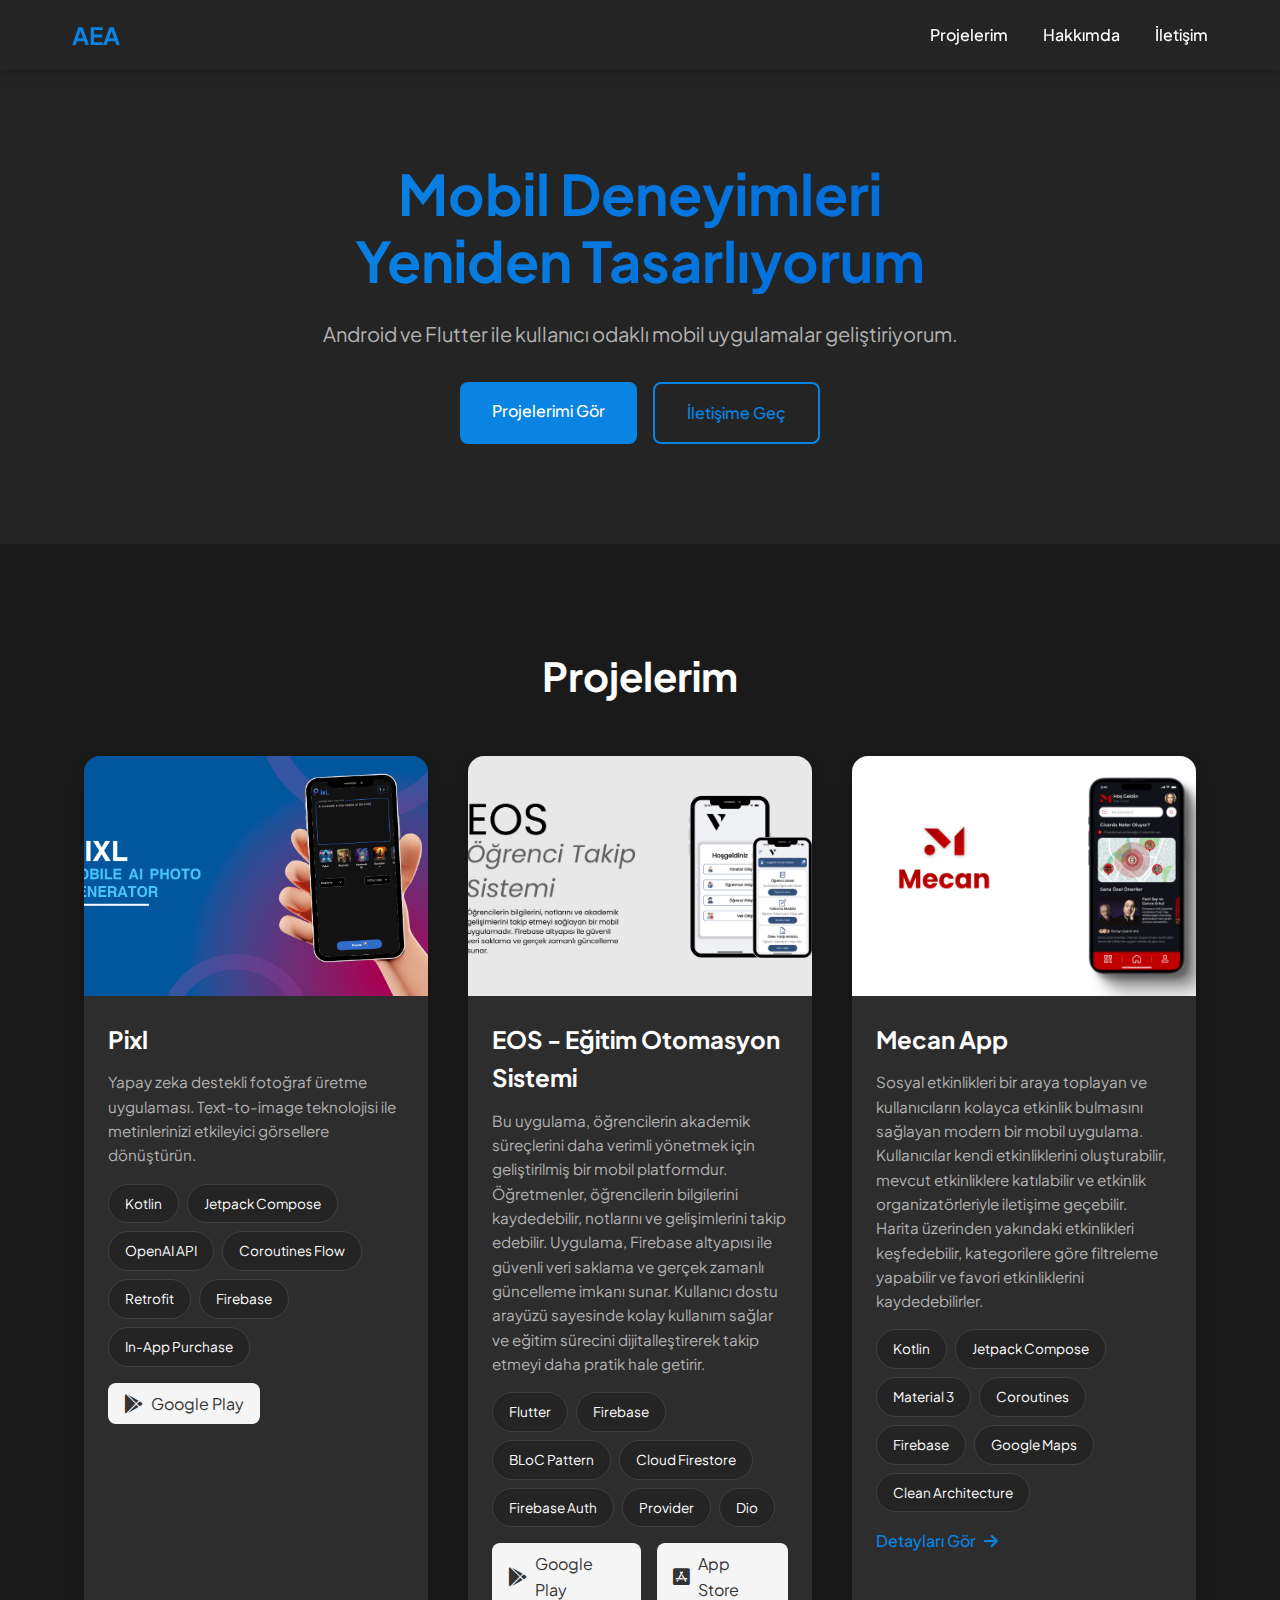
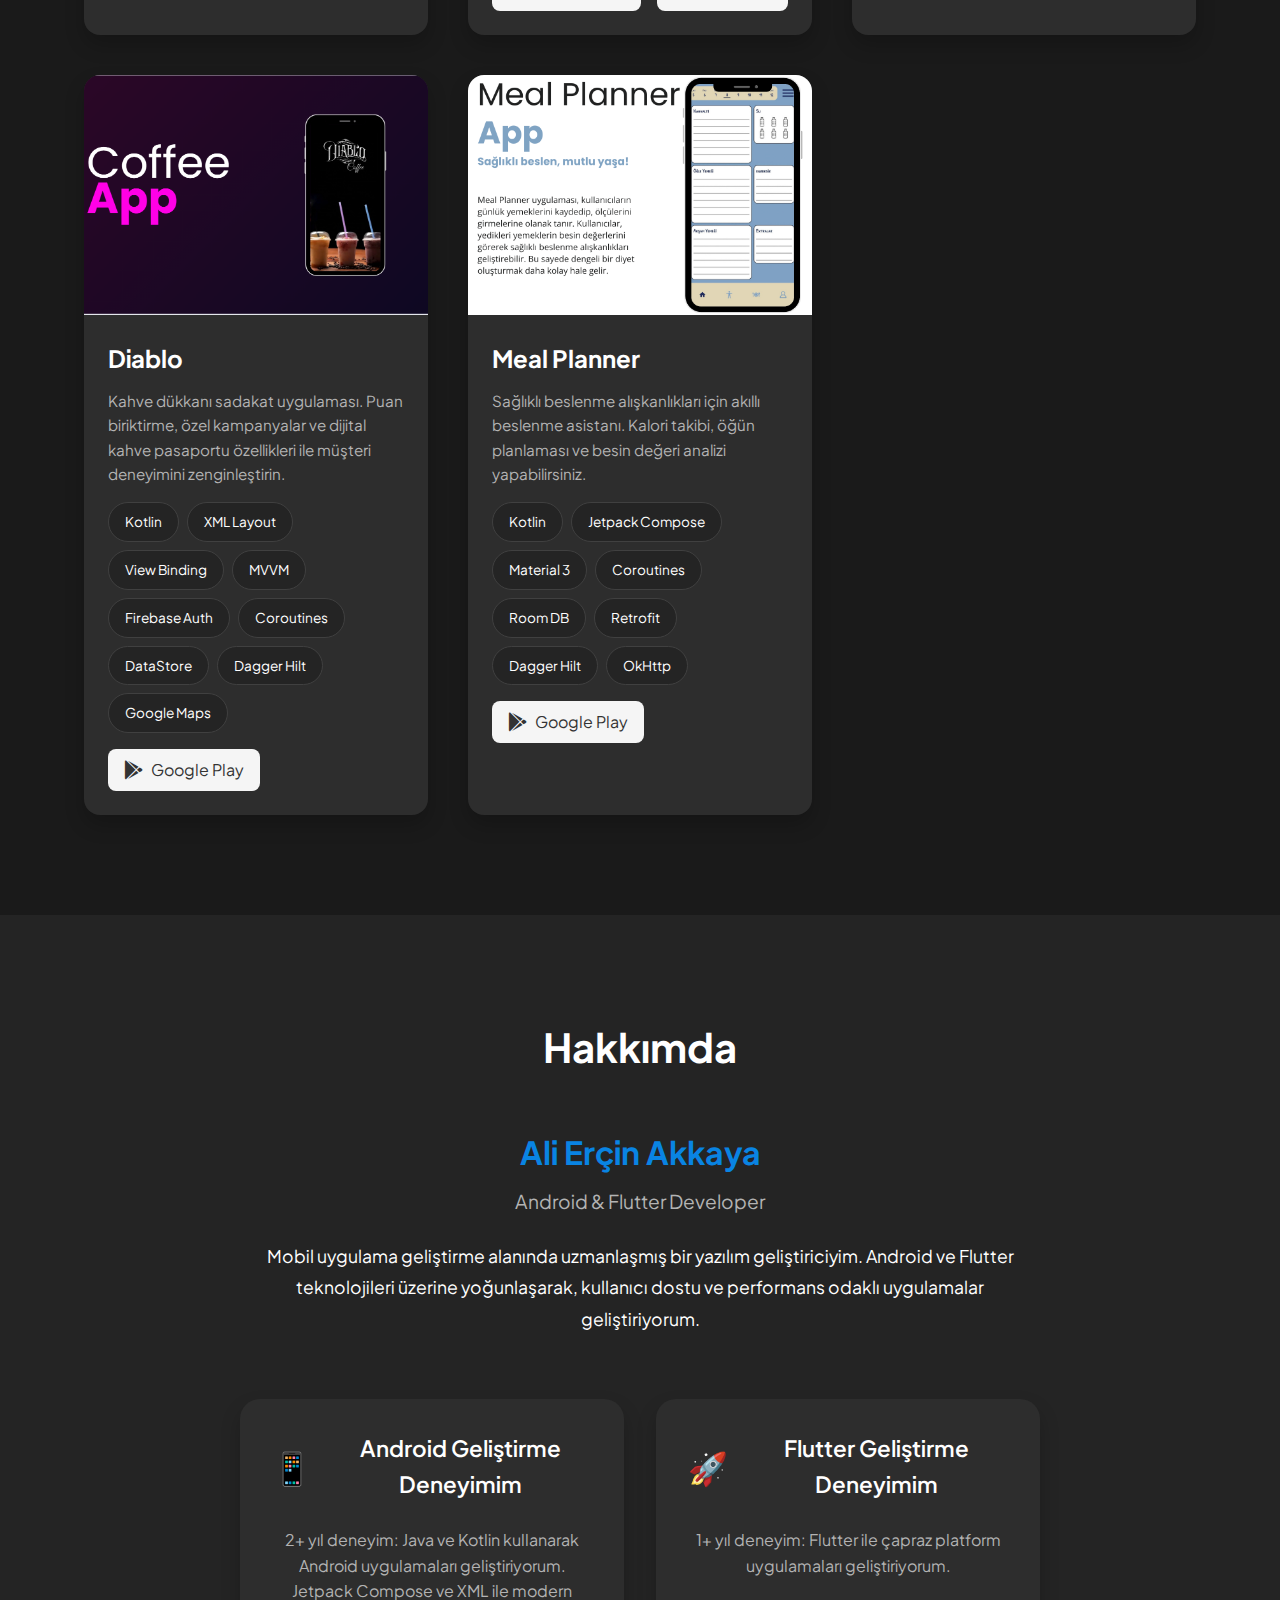
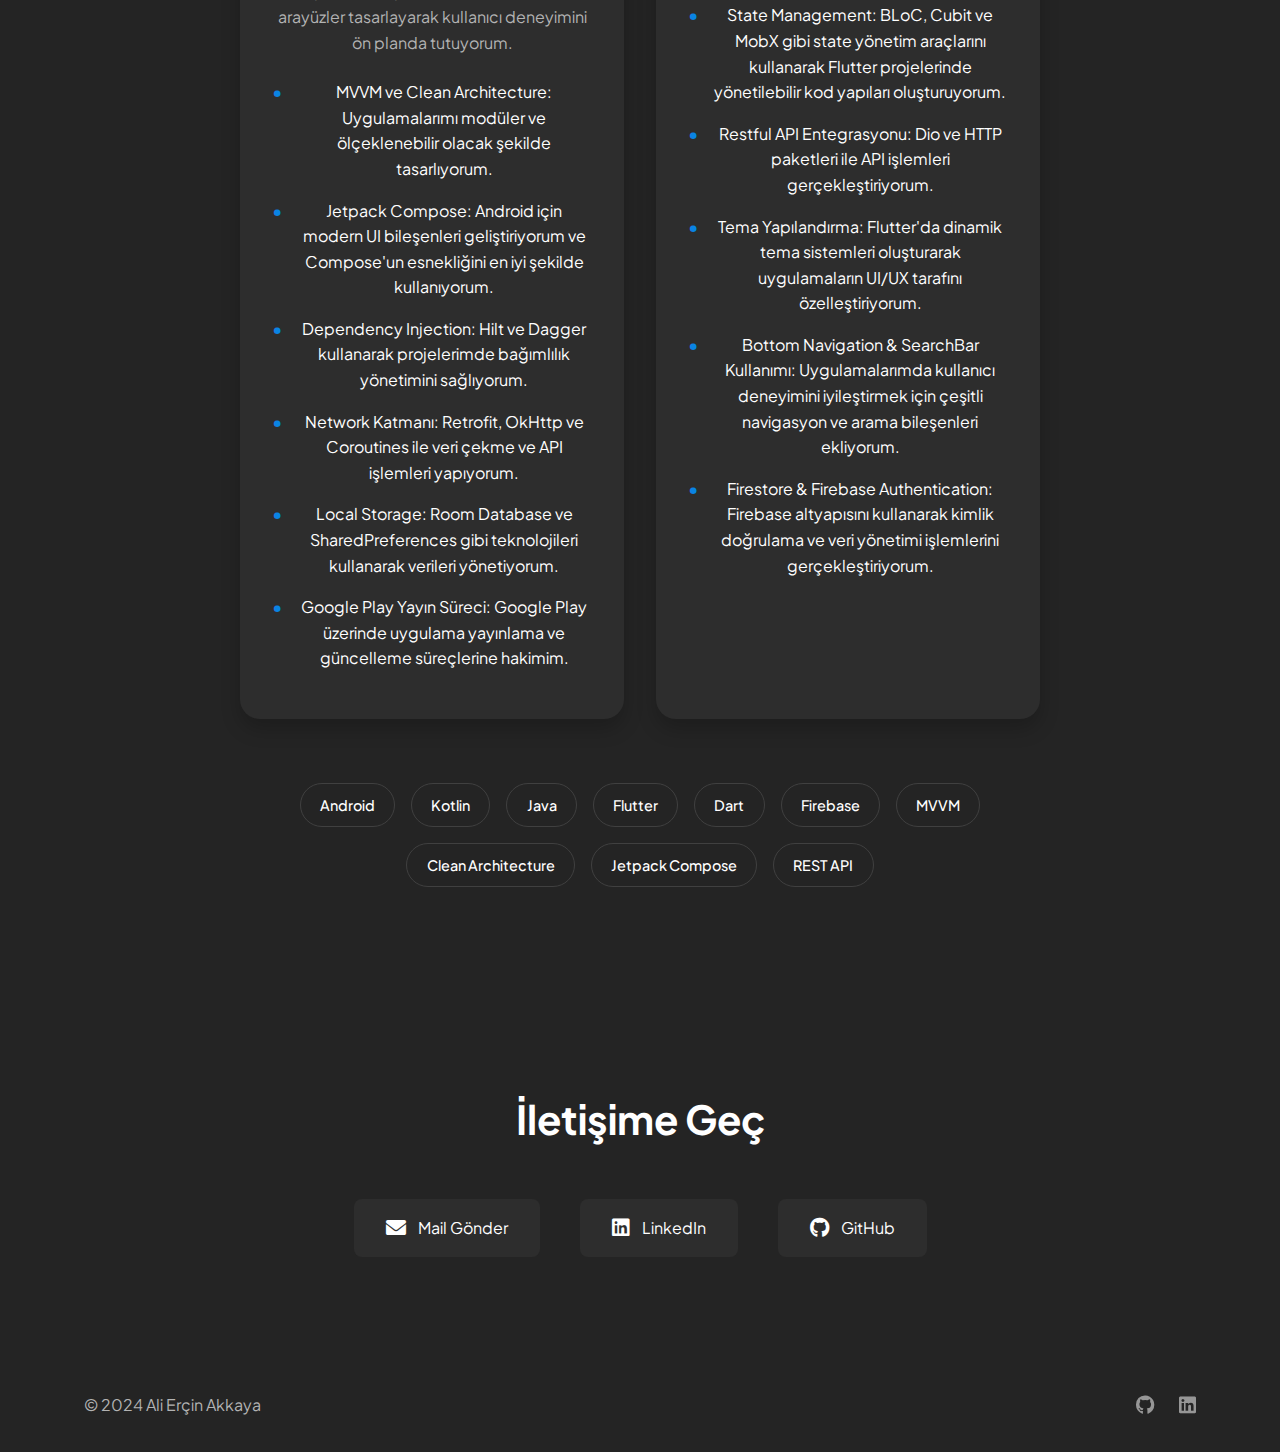
==== commit c684d867: "proje sırası düzenleme" ====
--- a/index.html
+++ b/index.html
@@ -44,32 +44,6 @@
             <div class="project-grid">
                 <article class="project-card">
                     <div class="project-image">
-                        <img src="photos/mp1.png" alt="Meal Planner App">
-                    </div>
-                    <div class="project-content">
-                        <h3>Meal Planner</h3>
-                        <p>Sağlıklı beslenme alışkanlıkları için akıllı beslenme asistanı. Kalori takibi, öğün planlaması ve besin değeri analizi yapabilirsiniz.</p>
-                        <div class="tech-tags">
-                            <span>Kotlin</span>
-                            <span>Jetpack Compose</span>
-                            <span>Material 3</span>
-                            <span>Coroutines</span>
-                            <span>Room DB</span>
-                            <span>Retrofit</span>
-                            <span>Dagger Hilt</span>
-                            <span>OkHttp</span>
-                        </div>
-                        <div class="store-links">
-                            <a href="https://play.google.com/store/apps/details?id=com.Meal_Planner&pcampaignid=web_share" class="store-link">
-                                <i class="fab fa-google-play"></i>
-                                <span>Google Play</span>
-                            </a>
-                        </div>
-                    </div>
-                </article>
-
-                <article class="project-card">
-                    <div class="project-image">
                         <img src="photos/pixlPhoto.png" alt="PixL AI Image Generator">
                     </div>
                     <div class="project-content">
@@ -92,7 +66,54 @@
                         </div>
                     </div>
                 </article>
-
+                <article class="project-card">
+                    <div class="project-image">
+                        <img src="photos/eos_photo.png" alt="EOS - Eğitim Otomasyon Sistemi">
+                    </div>
+                    <div class="project-content">
+                        <h3>EOS - Eğitim Otomasyon Sistemi</h3>
+                        <p>Bu uygulama, öğrencilerin akademik süreçlerini daha verimli yönetmek için geliştirilmiş bir mobil platformdur. Öğretmenler, öğrencilerin bilgilerini kaydedebilir, notlarını ve gelişimlerini takip edebilir. Uygulama, Firebase altyapısı ile güvenli veri saklama ve gerçek zamanlı güncelleme imkanı sunar. Kullanıcı dostu arayüzü sayesinde kolay kullanım sağlar ve eğitim sürecini dijitalleştirerek takip etmeyi daha pratik hale getirir.</p>
+                        <div class="tech-tags">
+                            <span>Flutter</span>
+                            <span>Firebase</span>
+                            <span>BLoC Pattern</span>
+                            <span>Cloud Firestore</span>
+                            <span>Firebase Auth</span>
+                            <span>Provider</span>
+                            <span>Dio</span>
+                        </div>
+                        <div class="store-links">
+                            <a href="https://eos-google-play-link" class="store-link">
+                                <i class="fab fa-google-play"></i>
+                                <span>Google Play</span>
+                            </a>
+                            <a href="https://eos-app-store-link" class="store-link">
+                                <i class="fab fa-app-store-ios"></i>
+                                <span>App Store</span>
+                            </a>
+                        </div>
+                    </div>
+                </article>
+
+                <div class="project-card">
+                    <div class="project-image">
+                        <img src="photos/mecan_photo.png" alt="Mecan App">
+                    </div>
+                    <div class="project-content">
+                        <h3>Mecan App</h3>
+                        <p>Sosyal etkinlikleri bir araya toplayan ve kullanıcıların kolayca etkinlik bulmasını sağlayan modern bir mobil uygulama. Kullanıcılar kendi etkinliklerini oluşturabilir, mevcut etkinliklere katılabilir ve etkinlik organizatörleriyle iletişime geçebilir. Harita üzerinden yakındaki etkinlikleri keşfedebilir, kategorilere göre filtreleme yapabilir ve favori etkinliklerini kaydedebilirler.</p>
+                        <div class="tech-tags">
+                            <span>Kotlin</span>
+                            <span>Jetpack Compose</span>
+                            <span>Material 3</span>
+                            <span>Coroutines</span>
+                            <span>Firebase</span>
+                            <span>Google Maps</span>
+                            <span>Clean Architecture</span>
+                        </div>
+                        <a href="#" class="project-link">Detayları Gör <i class="fas fa-arrow-right"></i></a>
+                    </div>
+                </div>
                 <article class="project-card">
                     <div class="project-image">
                         <img src="photos/diablo1.PNG" alt="Diablo Coffee Loyalty App">
@@ -119,55 +140,32 @@
                         </div>
                     </div>
                 </article>
-
-                <article class="project-card">
-                    <div class="project-image">
-                        <img src="photos/eos_photo.png" alt="EOS - Eğitim Otomasyon Sistemi">
-                    </div>
-                    <div class="project-content">
-                        <h3>EOS - Eğitim Otomasyon Sistemi</h3>
-                        <p>Bu uygulama, öğrencilerin akademik süreçlerini daha verimli yönetmek için geliştirilmiş bir mobil platformdur. Öğretmenler, öğrencilerin bilgilerini kaydedebilir, notlarını ve gelişimlerini takip edebilir. Uygulama, Firebase altyapısı ile güvenli veri saklama ve gerçek zamanlı güncelleme imkanı sunar. Kullanıcı dostu arayüzü sayesinde kolay kullanım sağlar ve eğitim sürecini dijitalleştirerek takip etmeyi daha pratik hale getirir.</p>
-                        <div class="tech-tags">
-                            <span>Flutter</span>
-                            <span>Firebase</span>
-                            <span>BLoC Pattern</span>
-                            <span>Cloud Firestore</span>
-                            <span>Firebase Auth</span>
-                            <span>Provider</span>
-                            <span>Dio</span>
-                        </div>
-                        <div class="store-links">
-                            <a href="https://eos-google-play-link" class="store-link">
-                                <i class="fab fa-google-play"></i>
-                                <span>Google Play</span>
-                            </a>
-                            <a href="https://eos-app-store-link" class="store-link">
-                                <i class="fab fa-app-store-ios"></i>
-                                <span>App Store</span>
-                            </a>
-                        </div>
-                    </div>
-                </article>
-
-                <div class="project-card">
-                    <div class="project-image">
-                        <img src="photos/mecan_photo.png" alt="Mecan App">
-                    </div>
-                    <div class="project-content">
-                        <h3>Mecan App</h3>
-                        <p>Sosyal etkinlikleri bir araya toplayan ve kullanıcıların kolayca etkinlik bulmasını sağlayan modern bir mobil uygulama. Kullanıcılar kendi etkinliklerini oluşturabilir, mevcut etkinliklere katılabilir ve etkinlik organizatörleriyle iletişime geçebilir. Harita üzerinden yakındaki etkinlikleri keşfedebilir, kategorilere göre filtreleme yapabilir ve favori etkinliklerini kaydedebilirler.</p>
+                <article class="project-card">
+                    <div class="project-image">
+                        <img src="photos/mp1.png" alt="Meal Planner App">
+                    </div>
+                    <div class="project-content">
+                        <h3>Meal Planner</h3>
+                        <p>Sağlıklı beslenme alışkanlıkları için akıllı beslenme asistanı. Kalori takibi, öğün planlaması ve besin değeri analizi yapabilirsiniz.</p>
                         <div class="tech-tags">
                             <span>Kotlin</span>
                             <span>Jetpack Compose</span>
                             <span>Material 3</span>
                             <span>Coroutines</span>
-                            <span>Firebase</span>
-                            <span>Google Maps</span>
-                            <span>Clean Architecture</span>
-                        </div>
-                        <a href="#" class="project-link">Detayları Gör <i class="fas fa-arrow-right"></i></a>
-                    </div>
-                </div>
+                            <span>Room DB</span>
+                            <span>Retrofit</span>
+                            <span>Dagger Hilt</span>
+                            <span>OkHttp</span>
+                        </div>
+                        <div class="store-links">
+                            <a href="https://play.google.com/store/apps/details?id=com.Meal_Planner&pcampaignid=web_share" class="store-link">
+                                <i class="fab fa-google-play"></i>
+                                <span>Google Play</span>
+                            </a>
+                        </div>
+                    </div>
+                </article>
+
             </div>
         </div>
     </section>
